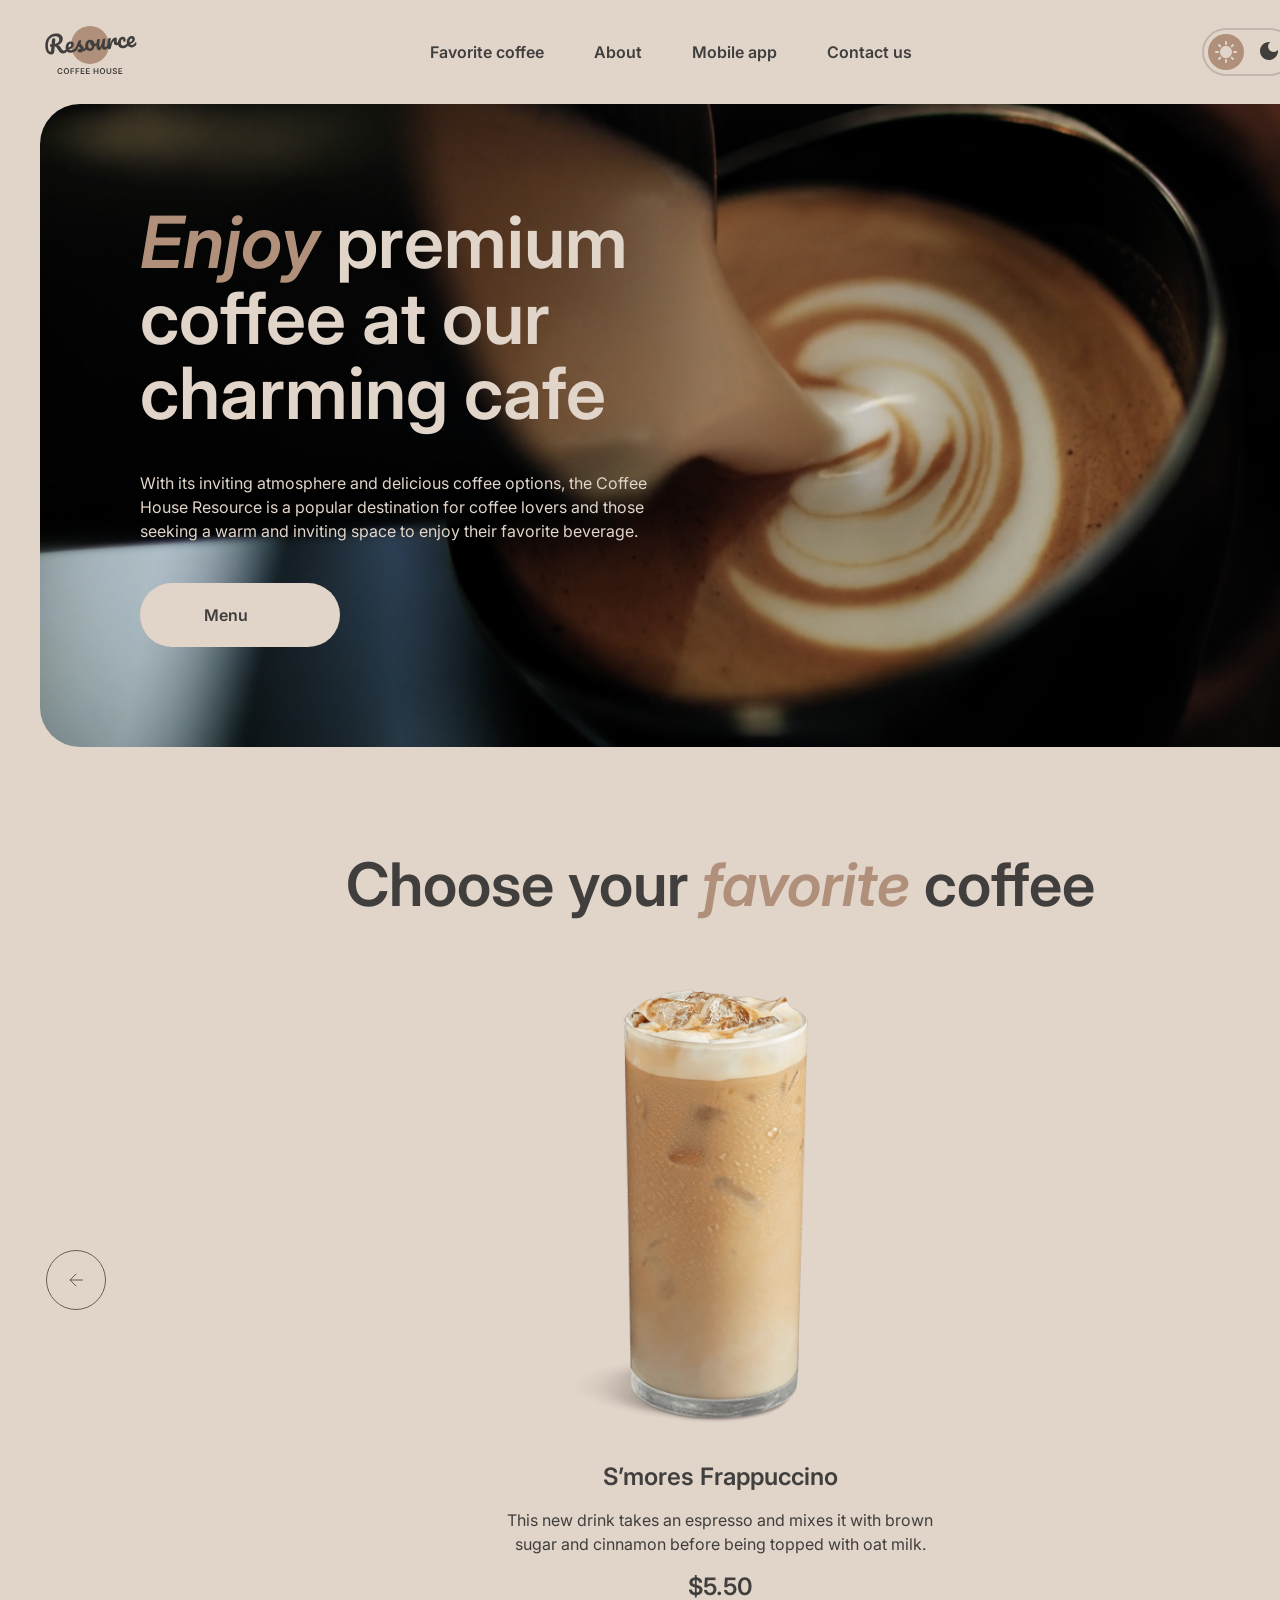
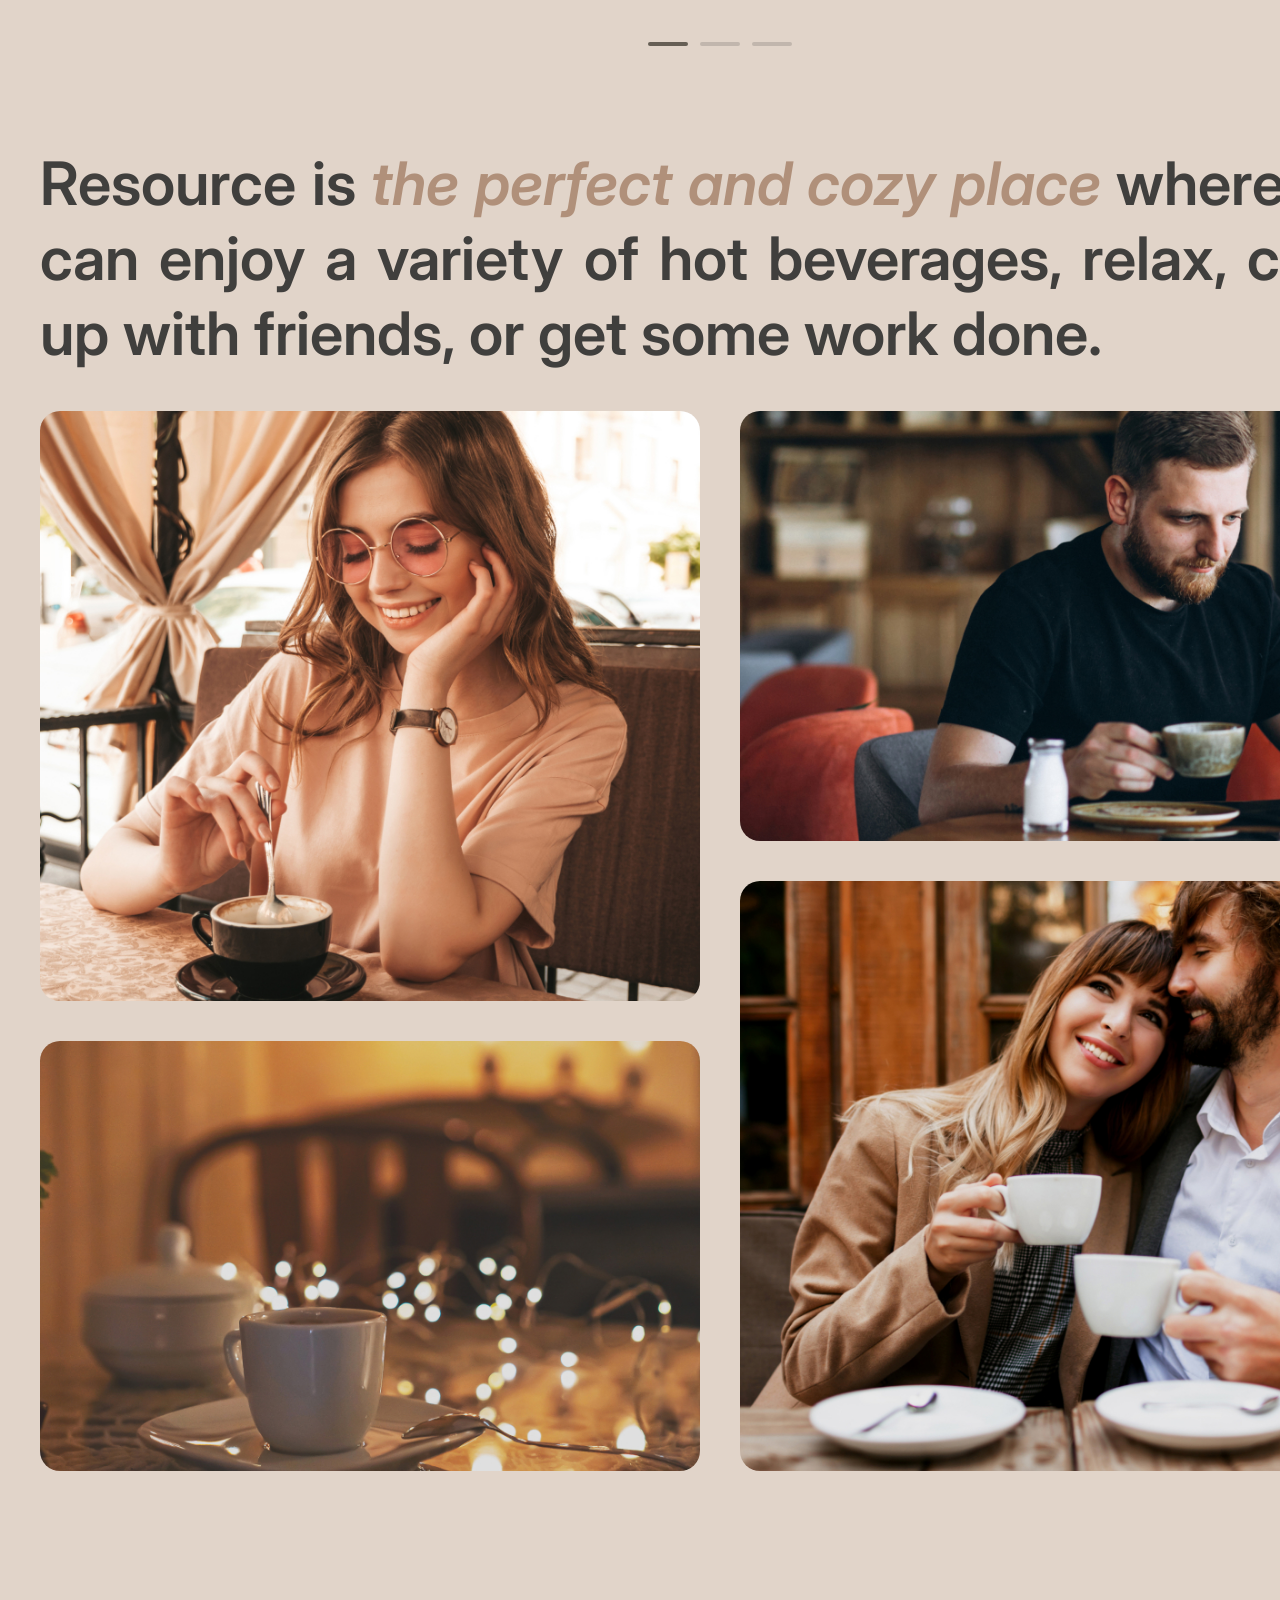
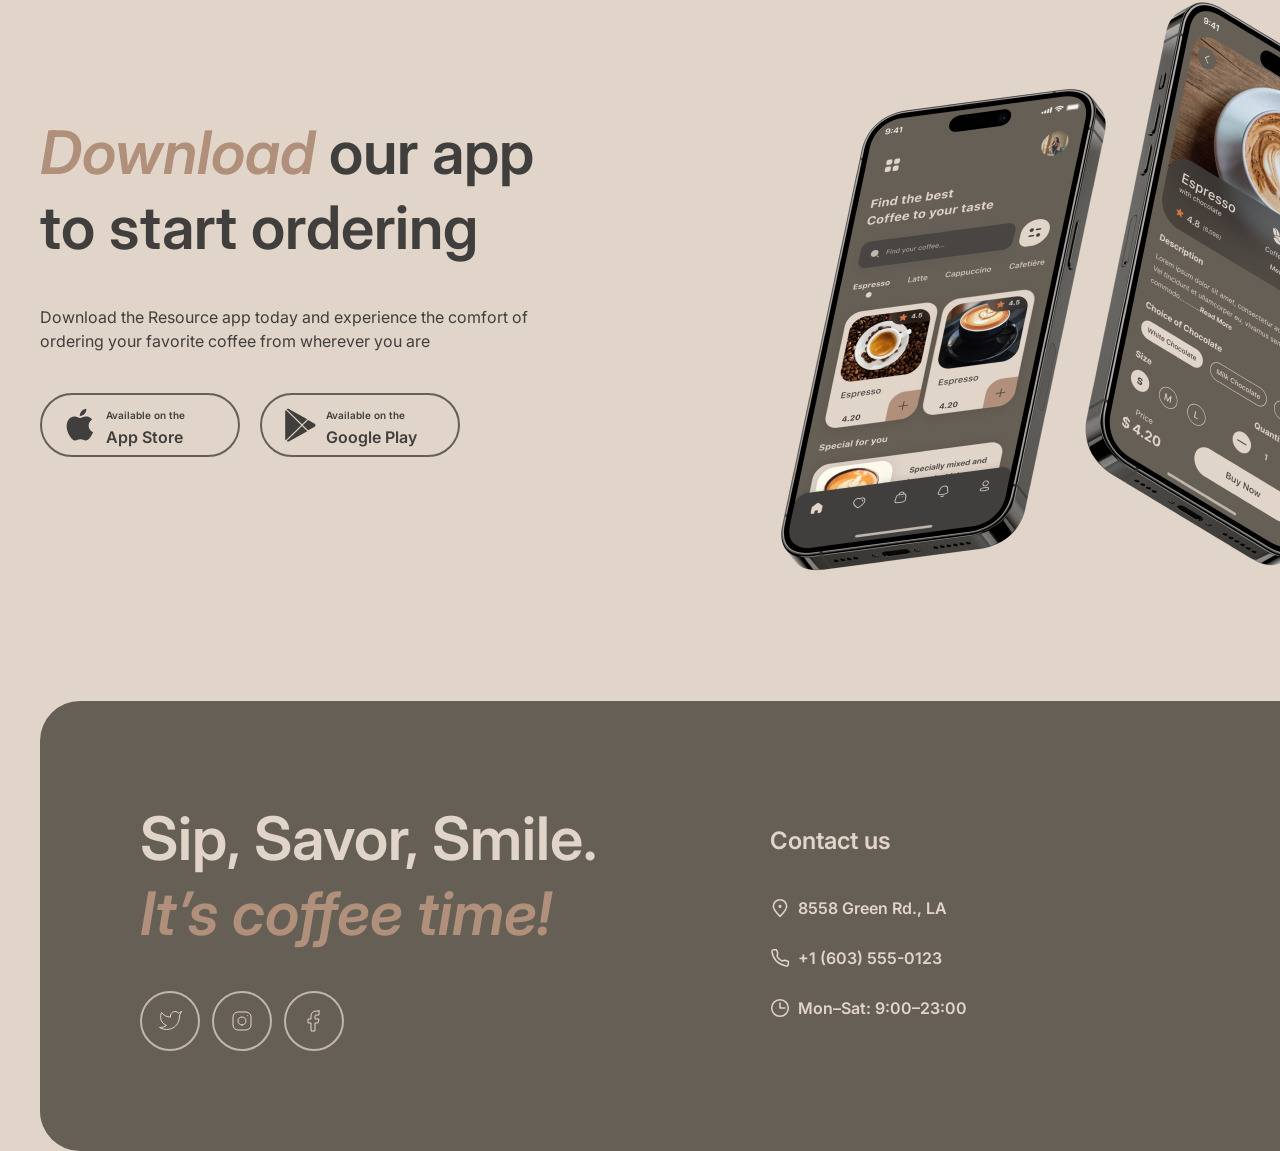
==== pages/index.html @ c19f080d "feat: create desktop layout" ====
<!DOCTYPE html>
<html lang="en">
<head>
  <meta charset="UTF-8">
  <meta name="viewport" content="width=device-width, initial-scale=1.0">
  <title>Coffee House Resource</title>
  <link rel="preconnect" href="https://fonts.googleapis.com">
  <link rel="preconnect" href="https://fonts.gstatic.com" crossorigin>
  <link href="https://fonts.googleapis.com/css2?family=Inter:ital,opsz,wght@0,14..32,100..900;1,14..32,100..900&display=swap" rel="stylesheet">
  <link rel="stylesheet" href="../styles/themes.css">
  <link rel="stylesheet" href="../styles/main.css">
  <link rel="stylesheet" href="../styles/normalize.css">
</head>
<body class="page">
  <div class="page-container">
    <header class="header">
      <a href="#" class="logo__link">
        <svg aria-hidden="true" width="100" height="60" viewBox="0 0 100 60" fill="none" xmlns="http://www.w3.org/2000/svg">
          <path d="M69 25C69 35.4934 60.4934 44 50 44C39.5066 44 31 35.4934 31 25C31 14.5066 39.5066 6 50 6C60.4934 6 69 14.5066 69 25Z" fill="var(--text-accent)"/>
          <path d="M95.6784 22.2913C95.8856 22.2732 96.0534 22.3548 96.1817 22.5364C96.326 22.7165 96.4127 22.9739 96.442 23.3086C96.4922 23.8824 96.4 24.3884 96.1652 24.8265C95.7789 25.5509 95.2359 26.1365 94.5362 26.5832C93.8524 27.0285 93.0084 27.295 92.0042 27.3829C90.4741 27.5168 89.2469 27.1664 88.3226 26.3318C87.3969 25.4812 86.8658 24.2749 86.7291 22.7129C86.6329 21.6131 86.7748 20.5727 87.1547 19.5919C87.5333 18.5951 88.1046 17.7822 88.8687 17.1532C89.6487 16.5229 90.5568 16.1623 91.5928 16.0717C92.5173 15.9908 93.2829 16.2049 93.8895 16.714C94.4948 17.2071 94.8386 17.9239 94.9209 18.8643C95.0171 19.9641 94.7016 20.9473 93.9743 21.814C93.2617 22.6633 91.9772 23.4021 90.1208 24.0303C90.5675 24.73 91.2451 25.0401 92.1537 24.9606C92.8072 24.9035 93.3279 24.7053 93.7158 24.3662C94.1197 24.0257 94.5692 23.4725 95.0643 22.7064C95.2346 22.4506 95.4393 22.3122 95.6784 22.2913ZM91.3914 18.4503C90.8016 18.5019 90.3295 18.8885 89.9751 19.6102C89.6365 20.3304 89.5098 21.1767 89.5949 22.149L89.5991 22.1968C90.5199 21.8914 91.2318 21.4918 91.7347 20.9981C92.2376 20.5044 92.4632 19.9626 92.4117 19.3729C92.3852 19.0701 92.2766 18.8386 92.0859 18.6786C91.9098 18.5013 91.6783 18.4252 91.3914 18.4503Z" fill="var(--text-primary)"/>
          <path d="M83.2976 28.1446C81.7356 28.2813 80.4779 27.9497 79.5245 27.1497C78.5857 26.3324 78.0529 25.1985 77.926 23.7481C77.813 22.457 77.969 21.303 78.394 20.2861C78.819 19.2692 79.4149 18.4622 80.1818 17.8651C80.9487 17.268 81.7784 16.9304 82.671 16.8523C83.5477 16.7756 84.2481 16.9793 84.7723 17.4635C85.311 17.9303 85.6159 18.5702 85.6871 19.383C85.7456 20.0525 85.6437 20.6316 85.3813 21.1203C85.1348 21.6076 84.7725 21.8722 84.2944 21.9141C83.9915 21.9406 83.7382 21.8904 83.5344 21.7637C83.3465 21.6356 83.2414 21.444 83.2191 21.189C83.2093 21.0774 83.2141 20.9485 83.2334 20.8023C83.2527 20.6561 83.2676 20.5504 83.278 20.4852C83.3367 20.2392 83.357 20.0125 83.3389 19.8053C83.3208 19.5981 83.2511 19.4436 83.1297 19.3418C83.0243 19.2386 82.876 19.1953 82.6847 19.2121C82.3181 19.2441 81.9901 19.4415 81.7006 19.8041C81.4097 20.1508 81.193 20.6114 81.0506 21.186C80.9081 21.7606 80.8661 22.3826 80.9247 23.0521C81.0865 24.901 81.9723 25.7551 83.5821 25.6142C84.2356 25.557 84.9181 25.2805 85.6296 24.7846C86.3556 24.2714 87.0469 23.5444 87.7034 22.6036C87.8752 22.3637 88.0806 22.2333 88.3197 22.2124C88.5269 22.1942 88.6946 22.2759 88.8229 22.4574C88.9672 22.6375 89.054 22.895 89.0832 23.2297C89.1362 23.8354 89.028 24.3427 88.7587 24.7518C88.0904 25.7418 87.2526 26.5378 86.2452 27.1399C85.2524 27.7247 84.2699 28.0596 83.2976 28.1446Z" fill="var(--text-primary)"/>
          <path d="M69.549 29.3476C68.9433 29.4006 68.485 29.1195 68.1742 28.5042C67.8794 27.8876 67.6706 26.8779 67.5479 25.4753C67.3666 23.4032 67.4892 21.4089 67.9158 19.4924C68.0188 19.0177 68.2207 18.6627 68.5213 18.4276C68.8365 18.1752 69.289 18.0232 69.8787 17.9716C70.1975 17.9437 70.4242 17.964 70.5586 18.0326C70.6931 18.1011 70.7701 18.2469 70.7897 18.4701C70.812 18.7251 70.7426 19.3094 70.5816 20.2229C70.478 20.8744 70.3993 21.4434 70.3455 21.93C70.2917 22.4165 70.2636 23.0132 70.2612 23.7201C70.6673 22.3033 71.1594 21.136 71.7376 20.2181C72.3158 19.3002 72.8997 18.6308 73.4892 18.2098C74.0947 17.7874 74.6605 17.5532 75.1865 17.5072C76.2225 17.4166 76.7858 17.8893 76.8765 18.9253C76.8946 19.1325 76.8668 19.6409 76.7931 20.4504C76.7214 21.0991 76.6925 21.5032 76.7064 21.6626C76.7552 22.2204 76.9789 22.4819 77.3773 22.4471C77.8236 22.408 78.3668 22.0072 79.0067 21.2445C79.1958 21.0191 79.4019 20.8967 79.6251 20.8772C79.8323 20.8591 80 20.9408 80.1283 21.1223C80.2712 21.2864 80.3559 21.5199 80.3824 21.8228C80.434 22.4125 80.315 22.8887 80.0255 23.2513C79.6197 23.7526 79.1285 24.1971 78.5521 24.5848C77.9903 24.9552 77.3746 25.1697 76.7052 25.2282C75.8604 25.3021 75.196 25.1434 74.7121 24.7521C74.2441 24.3594 73.978 23.7965 73.9139 23.0633C73.8929 22.8242 73.8959 22.583 73.9228 22.3397C73.9268 22.0182 73.9239 21.8016 73.9142 21.69C73.8919 21.435 73.793 21.3151 73.6177 21.3305C73.3786 21.3514 73.0836 21.6503 72.7325 22.2271C72.396 22.7865 72.0748 23.5213 71.7689 24.4314C71.4631 25.3415 71.2332 26.2932 71.0791 27.2864C70.9694 28.0509 70.8068 28.5791 70.5914 28.8709C70.3906 29.1455 70.0431 29.3044 69.549 29.3476Z" fill="var(--text-primary)"/>
          <path d="M59.2462 30.2488C58.5289 30.3116 57.9106 30.0364 57.3912 29.4233C56.8863 28.7929 56.5906 27.9836 56.5042 26.9954C56.3996 25.8 56.3838 24.7012 56.4567 23.699C56.5282 22.6809 56.6985 21.5979 56.9675 20.4501C57.085 19.958 57.2782 19.5958 57.547 19.3635C57.8157 19.1312 58.2609 18.9878 58.8826 18.9334C59.2332 18.9028 59.4772 18.9376 59.6145 19.038C59.7677 19.1371 59.8541 19.2981 59.8736 19.5213C59.8847 19.6488 59.8347 20.0868 59.7235 20.8354C59.6157 21.4391 59.5349 21.9842 59.4811 22.4707C59.3088 24.1722 59.247 25.3019 59.2958 25.8598C59.3251 26.1945 59.3859 26.4301 59.4781 26.5666C59.569 26.6871 59.7021 26.7397 59.8774 26.7244C60.1165 26.7035 60.3904 26.4386 60.6993 25.9297C61.024 25.4195 61.3431 24.6608 61.6565 23.6536C61.9859 22.6451 62.2798 21.4148 62.5382 19.9627C62.6239 19.4734 62.7852 19.114 63.0221 18.8845C63.2749 18.6535 63.6643 18.5151 64.1903 18.4691C64.5569 18.437 64.8161 18.4625 64.9679 18.5456C65.1184 18.6127 65.204 18.7658 65.2249 19.0049C65.2598 19.4034 65.1561 20.5127 64.9138 22.3327C64.646 24.412 64.533 25.6907 64.5748 26.1688C64.6013 26.4717 64.686 26.7052 64.8289 26.8694C64.9703 27.0176 65.1447 27.0827 65.3519 27.0645C65.6706 27.0366 66.0285 26.8126 66.4254 26.3924C66.8368 25.9549 67.3708 25.2657 68.0273 24.3249C68.199 24.0851 68.4044 23.9547 68.6435 23.9337C68.8507 23.9156 69.0185 23.9973 69.1468 24.1788C69.291 24.3589 69.3778 24.6163 69.4071 24.9511C69.4629 25.5886 69.3547 26.096 69.0825 26.4731C68.471 27.3779 67.7905 28.1361 67.041 28.7477C66.3074 29.358 65.4385 29.707 64.4343 29.7949C63.6693 29.8618 63.0776 29.6165 62.6594 29.0588C62.2572 28.4997 62.0093 27.6862 61.9159 26.6183C61.7398 27.7259 61.4065 28.5982 60.9162 29.2354C60.4245 29.8566 59.8678 30.1944 59.2462 30.2488Z" fill="var(--text-primary)"/>
          <path d="M57.5606 22.8796C57.7678 22.8614 57.9362 22.9511 58.0659 23.1485C58.1956 23.346 58.2744 23.6041 58.3023 23.9229C58.3692 24.688 58.1779 25.1625 57.7282 25.3463C56.8011 25.7647 55.7659 26.048 54.6225 26.1963C54.4367 27.5616 53.9332 28.6898 53.1117 29.5808C52.2888 30.4559 51.3115 30.9429 50.1799 31.0419C49.2235 31.1256 48.3824 30.9663 47.6566 30.564C46.9467 30.1603 46.383 29.5913 45.9654 28.8569C45.5478 28.1225 45.3 27.309 45.2219 26.4164C45.1159 25.205 45.2529 24.1089 45.6328 23.1281C46.0114 22.1313 46.5841 21.3343 47.351 20.7372C48.1165 20.1242 48.9933 19.7744 49.9816 19.688C51.1929 19.582 52.2022 19.9193 53.0093 20.6999C53.8309 21.4632 54.3592 22.453 54.5941 23.6691C55.339 23.5558 56.2177 23.3183 57.23 22.9567C57.3547 22.9136 57.4649 22.8879 57.5606 22.8796ZM50.1494 28.4908C50.6595 28.4462 51.0797 28.2007 51.41 27.7542C51.7563 27.3063 51.959 26.6863 52.0182 25.8941C51.4948 25.6026 51.0739 25.1977 50.7555 24.6795C50.4531 24.1599 50.2754 23.5972 50.2224 22.9916C50.2001 22.7365 50.2017 22.4794 50.2272 22.2202L50.1076 22.2307C49.4701 22.2864 48.9633 22.644 48.5873 23.3032C48.2259 23.9452 48.094 24.824 48.1916 25.9398C48.2683 26.8164 48.4942 27.4712 48.8694 27.9042C49.2605 28.3357 49.6872 28.5313 50.1494 28.4908Z" fill="var(--text-primary)"/>
          <path d="M40.3103 32.4354C39.4815 32.508 38.8272 32.3725 38.3474 32.029C37.8836 31.6841 37.6307 31.2726 37.5889 30.7944C37.5527 30.38 37.6727 30.0081 37.9491 29.6787C38.2254 29.3494 38.6584 29.1589 39.2482 29.1073C39.4554 29.0892 39.6966 29.0922 39.9717 29.1163C40.2614 29.1231 40.4787 29.1282 40.6235 29.1316C40.5713 28.7185 40.4415 28.3364 40.2341 27.9851C40.0427 27.6325 39.8048 27.3 39.5205 26.9876C39.2348 26.6592 38.9692 26.3773 38.7237 26.1418C38.3119 27.1254 37.8861 27.9497 37.4464 28.6145C37.0226 29.278 36.5482 29.9137 36.0232 30.5218C35.7614 30.8338 35.4711 31.0038 35.1523 31.0316C34.8973 31.054 34.6824 30.9844 34.5077 30.823C34.3316 30.6457 34.2316 30.4216 34.2079 30.1506C34.1801 29.8318 34.2658 29.5272 34.4653 29.2367L34.7426 28.827C35.5244 27.6664 36.1078 26.7159 36.4928 25.9756C36.7233 25.4896 36.9884 24.8481 37.288 24.0509C37.5863 23.2379 37.8745 22.4016 38.1527 21.542C38.3942 20.8142 38.9931 20.4085 39.9494 20.3248C40.3957 20.2858 40.71 20.2984 40.8923 20.3628C41.0746 20.4271 41.1734 20.547 41.1888 20.7223C41.1971 20.8179 41.1785 20.9722 41.1329 21.1849C41.0873 21.3977 41.0177 21.6126 40.9243 21.8296C40.6876 22.4285 40.5867 22.9272 40.6215 23.3257C40.6424 23.5647 40.7451 23.8208 40.9296 24.0937C41.1301 24.3653 41.4244 24.7009 41.8127 25.1006C42.3814 25.7254 42.8141 26.2657 43.111 26.7216C43.4224 27.1601 43.6025 27.6583 43.6513 28.2162C43.6652 28.3756 43.6688 28.6001 43.662 28.8898C44.4166 28.5187 45.2626 27.6335 46.2003 26.2345C46.372 25.9946 46.5774 25.8642 46.8165 25.8433C47.0237 25.8252 47.1915 25.9069 47.3198 26.0884C47.464 26.2685 47.5508 26.5259 47.5801 26.8606C47.6331 27.4663 47.5249 27.9737 47.2555 28.3827C46.545 29.4407 45.8392 30.185 45.1381 30.6158C44.4515 31.0292 43.5756 31.2985 42.5105 31.4238C41.9204 32.0215 41.187 32.3587 40.3103 32.4354Z" fill="var(--text-primary)"/>
          <path d="M36.6161 26.7357C36.8233 26.7175 36.9911 26.7992 37.1194 26.9807C37.2636 27.1608 37.3504 27.4183 37.3797 27.753C37.4355 28.3905 37.3273 28.8979 37.0551 29.2751C36.5281 30.0439 35.7492 30.7786 34.7183 31.4791C33.7034 32.1782 32.5823 32.5815 31.355 32.6888C29.6814 32.8353 28.3426 32.4947 27.3386 31.667C26.3347 30.8394 25.7637 29.6365 25.6256 28.0586C25.5294 26.9588 25.6713 25.9185 26.0512 24.9376C26.4298 23.9408 27.0011 23.1279 27.7652 22.4989C28.5452 21.8686 29.4533 21.508 30.4893 21.4174C31.4138 21.3365 32.1793 21.5506 32.786 22.0597C33.3913 22.5528 33.7351 23.2696 33.8173 24.21C33.9136 25.3098 33.5981 26.293 32.8708 27.1597C32.1581 28.009 30.8816 28.7471 29.0412 29.3739C29.5039 30.0722 30.293 30.3726 31.4088 30.275C32.126 30.2122 32.9173 29.894 33.7826 29.3204C34.6625 28.7295 35.4016 27.9983 35.9999 27.1269C36.1716 26.887 36.377 26.7566 36.6161 26.7357ZM30.2878 23.796C29.6981 23.8476 29.226 24.2342 28.8715 24.9559C28.533 25.6761 28.4063 26.5224 28.4914 27.4947L28.4955 27.5425C29.4164 27.2371 30.1283 26.8375 30.6312 26.3438C31.1341 25.8501 31.3597 25.3083 31.3081 24.7186C31.2816 24.4158 31.1731 24.1843 30.9824 24.0243C30.8063 23.847 30.5747 23.7709 30.2878 23.796Z" fill="var(--text-primary)"/>
          <path d="M27.6906 27.5167C27.8978 27.4986 28.0656 27.5803 28.1939 27.7618C28.3382 27.9419 28.4249 28.1993 28.4542 28.5341C28.5086 29.1557 28.4004 29.6631 28.1296 30.0561C27.4454 31.0476 26.7351 31.8324 25.9987 32.4108C25.261 32.9733 24.3581 33.3012 23.2902 33.3946C22.2541 33.4853 21.3451 33.2837 20.5631 32.79C19.797 32.2949 19.028 31.3985 18.256 30.1009C17.6351 29.063 17.151 28.3023 16.8035 27.8188C16.4547 27.3193 16.119 26.9712 15.7967 26.7745C15.4903 26.5765 15.1198 26.4724 14.6852 26.4622C14.6508 26.8025 14.5595 27.8705 14.4114 29.6663C14.3537 30.4744 14.3165 30.9675 14.3 31.1456C14.2256 32.1319 13.9724 32.9089 13.5402 33.4767C13.1067 34.0286 12.4038 34.3471 11.4315 34.4321C10.3636 34.5256 9.38799 34.2977 8.50477 33.7486C7.63609 33.1822 6.9298 32.3606 6.38589 31.2839C5.84059 30.1913 5.50518 28.9277 5.37968 27.4932C5.1454 24.8154 5.40544 22.4638 6.15978 20.4383C6.93006 18.4115 8.10738 16.8148 9.69174 15.6483C11.2906 14.4644 13.1899 13.7763 15.3895 13.5838C16.9196 13.45 18.223 13.5688 19.2994 13.9404C20.3759 14.312 21.1968 14.8826 21.762 15.6523C22.3432 16.4206 22.6784 17.3148 22.7676 18.3349C22.8457 19.2275 22.7073 20.1229 22.3522 21.0213C22.0117 21.9023 21.4476 22.7066 20.66 23.434C19.8724 24.1614 18.8869 24.7375 17.7034 25.1622C18.4866 25.3025 19.1057 25.5856 19.5605 26.0116C20.0154 26.4376 20.4891 27.0787 20.9816 27.9351C21.5115 28.8524 22.0112 29.5153 22.4806 29.924C22.966 30.3312 23.4955 30.5098 24.0693 30.4596C24.5794 30.4149 25.0509 30.205 25.4838 29.8299C25.9154 29.4388 26.4456 28.7981 27.0744 27.9079C27.2461 27.6681 27.4515 27.5377 27.6906 27.5167ZM11.3837 26.727C10.8418 26.7744 10.4561 26.6797 10.2266 26.4428C10.013 26.2045 9.89225 25.9259 9.86436 25.6071C9.8309 25.2246 9.92394 24.9113 10.1435 24.6672C10.379 24.4218 10.6562 24.2851 10.9749 24.2572L11.5727 24.2049C11.691 22.6206 11.8123 21.2528 11.9364 20.1016C12.053 19.0474 12.6771 18.4708 13.8088 18.3718C14.7173 18.2923 15.2071 18.659 15.2782 19.4719C15.2936 19.6473 15.2975 19.7835 15.2899 19.8805L14.9199 23.9121C15.7764 23.789 16.5393 23.5134 17.2085 23.0855C17.8937 22.6561 18.4149 22.0966 18.7722 21.4068C19.1454 20.7156 19.2957 19.9556 19.2232 19.1268C19.1353 18.1226 18.7236 17.3636 17.988 16.8498C17.2524 16.3359 16.2232 16.1369 14.9002 16.2526C13.3382 16.3893 12.0016 16.8997 10.8904 17.7839C9.79381 18.6508 8.98568 19.8779 8.46605 21.4653C7.94503 23.0366 7.78003 24.9142 7.97108 27.0978C8.06033 28.1179 8.24063 28.9855 8.51198 29.7006C8.78334 30.4157 9.08648 30.9432 9.42139 31.2834C9.75631 31.6235 10.0592 31.7817 10.3302 31.7579C10.5374 31.7398 10.6957 31.6216 10.8051 31.4032C10.9304 31.1834 11.0127 30.839 11.052 30.3698L11.3837 26.727Z" fill="var(--text-primary)"/>
          <path d="M78.4023 54.0001V48.1819H82.1864V49.0654H79.4563V50.645H81.9904V51.5285H79.4563V53.1165H82.2092V54.0001H78.4023Z" fill="var(--text-primary)"/>
          <path d="M75.9698 49.7813C75.9433 49.5332 75.8316 49.34 75.6346 49.2017C75.4395 49.0635 75.1857 48.9943 74.8732 48.9943C74.6535 48.9943 74.4651 49.0275 74.3079 49.0938C74.1507 49.1601 74.0304 49.25 73.9471 49.3637C73.8638 49.4773 73.8211 49.607 73.8192 49.7529C73.8192 49.8741 73.8467 49.9792 73.9016 50.0682C73.9585 50.1572 74.0352 50.233 74.1317 50.2955C74.2283 50.3561 74.3353 50.4072 74.4528 50.4489C74.5702 50.4906 74.6886 50.5256 74.8079 50.554L75.3533 50.6904C75.573 50.7415 75.7842 50.8106 75.9869 50.8977C76.1914 50.9849 76.3742 51.0947 76.5352 51.2273C76.698 51.3599 76.8268 51.5199 76.9215 51.7074C77.0162 51.8949 77.0636 52.1146 77.0636 52.3665C77.0636 52.7074 76.9764 53.0076 76.8022 53.2671C76.628 53.5246 76.3761 53.7263 76.0465 53.8722C75.7189 54.0161 75.3221 54.0881 74.8562 54.0881C74.4035 54.0881 74.0105 54.018 73.6772 53.8779C73.3458 53.7377 73.0863 53.5332 72.8988 53.2642C72.7132 52.9953 72.6128 52.6676 72.5977 52.2813H73.6346C73.6497 52.4839 73.7122 52.6525 73.8221 52.787C73.9319 52.9214 74.0749 53.0218 74.2511 53.0881C74.4291 53.1544 74.628 53.1875 74.8477 53.1875C75.0768 53.1875 75.2776 53.1534 75.4499 53.0852C75.6242 53.0152 75.7605 52.9186 75.859 52.7955C75.9575 52.6705 76.0077 52.5246 76.0096 52.358C76.0077 52.2065 75.9632 52.0815 75.8761 51.983C75.7889 51.8826 75.6668 51.7993 75.5096 51.733C75.3543 51.6648 75.1725 51.6042 74.9641 51.5512L74.3022 51.3807C73.823 51.2576 73.4442 51.071 73.1658 50.821C72.8893 50.5692 72.7511 50.2349 72.7511 49.8182C72.7511 49.4754 72.8439 49.1752 73.0295 48.9176C73.217 48.6601 73.4717 48.4602 73.7937 48.3182C74.1156 48.1743 74.4802 48.1023 74.8874 48.1023C75.3003 48.1023 75.6621 48.1743 75.9727 48.3182C76.2852 48.4602 76.5304 48.6582 76.7085 48.912C76.8865 49.1638 76.9783 49.4536 76.984 49.7813H75.9698Z" fill="var(--text-primary)"/>
          <path d="M70.2086 48.1819H71.2626V51.983C71.2626 52.3997 71.1641 52.7662 70.9672 53.0825C70.7721 53.3987 70.4975 53.6459 70.1433 53.8239C69.7891 54.0001 69.3753 54.0881 68.9018 54.0881C68.4264 54.0881 68.0117 54.0001 67.6575 53.8239C67.3033 53.6459 67.0287 53.3987 66.8336 53.0825C66.6386 52.7662 66.541 52.3997 66.541 51.983V48.1819H67.595V51.895C67.595 52.1374 67.648 52.3533 67.7541 52.5427C67.862 52.7321 68.0136 52.8807 68.2086 52.9887C68.4037 53.0948 68.6348 53.1478 68.9018 53.1478C69.1689 53.1478 69.3999 53.0948 69.595 52.9887C69.792 52.8807 69.9435 52.7321 70.0495 52.5427C70.1556 52.3533 70.2086 52.1374 70.2086 51.895V48.1819Z" fill="var(--text-primary)"/>
          <path d="M65.1435 51.0909C65.1435 51.7178 65.026 52.2548 64.7912 52.7017C64.5582 53.1468 64.2401 53.4877 63.8366 53.7245C63.4351 53.9612 62.9796 54.0796 62.4702 54.0796C61.9607 54.0796 61.5043 53.9612 61.1009 53.7245C60.6993 53.4858 60.3812 53.144 60.1463 52.6989C59.9134 52.2519 59.7969 51.7159 59.7969 51.0909C59.7969 50.464 59.9134 49.9281 60.1463 49.483C60.3812 49.036 60.6993 48.6942 61.1009 48.4574C61.5043 48.2207 61.9607 48.1023 62.4702 48.1023C62.9796 48.1023 63.4351 48.2207 63.8366 48.4574C64.2401 48.6942 64.5582 49.036 64.7912 49.483C65.026 49.9281 65.1435 50.464 65.1435 51.0909ZM64.0838 51.0909C64.0838 50.6496 64.0147 50.2775 63.8764 49.9745C63.7401 49.6695 63.5507 49.4394 63.3082 49.2841C63.0658 49.1269 62.7865 49.0483 62.4702 49.0483C62.1539 49.0483 61.8745 49.1269 61.6321 49.2841C61.3897 49.4394 61.1993 49.6695 61.0611 49.9745C60.9247 50.2775 60.8565 50.6496 60.8565 51.0909C60.8565 51.5322 60.9247 51.9053 61.0611 52.2102C61.1993 52.5133 61.3897 52.7434 61.6321 52.9006C61.8745 53.0559 62.1539 53.1335 62.4702 53.1335C62.7865 53.1335 63.0658 53.0559 63.3082 52.9006C63.5507 52.7434 63.7401 52.5133 63.8764 52.2102C64.0147 51.9053 64.0838 51.5322 64.0838 51.0909Z" fill="var(--text-primary)"/>
          <path d="M53.5918 54.0001V48.1819H54.6458V50.645H57.3418V48.1819H58.3986V54.0001H57.3418V51.5285H54.6458V54.0001H53.5918Z" fill="var(--text-primary)"/>
          <path d="M45.9492 54.0001V48.1819H49.7333V49.0654H47.0032V50.645H49.5373V51.5285H47.0032V53.1165H49.756V54.0001H45.9492Z" fill="var(--text-primary)"/>
          <path d="M40.6895 54.0001V48.1819H44.4735V49.0654H41.7434V50.645H44.2775V51.5285H41.7434V53.1165H44.4963V54.0001H40.6895Z" fill="var(--text-primary)"/>
          <path d="M35.6016 54.0001V48.1819H39.3288V49.0654H36.6555V50.645H39.0732V51.5285H36.6555V54.0001H35.6016Z" fill="var(--text-primary)"/>
          <path d="M30.5137 54.0001V48.1819H34.2409V49.0654H31.5676V50.645H33.9853V51.5285H31.5676V54.0001H30.5137Z" fill="var(--text-primary)"/>
          <path d="M29.1181 51.0909C29.1181 51.7178 29.0007 52.2548 28.7658 52.7017C28.5328 53.1468 28.2147 53.4877 27.8113 53.7245C27.4097 53.9612 26.9542 54.0796 26.4448 54.0796C25.9353 54.0796 25.4789 53.9612 25.0755 53.7245C24.6739 53.4858 24.3558 53.144 24.1209 52.6989C23.888 52.2519 23.7715 51.7159 23.7715 51.0909C23.7715 50.464 23.888 49.9281 24.1209 49.483C24.3558 49.036 24.6739 48.6942 25.0755 48.4574C25.4789 48.2207 25.9353 48.1023 26.4448 48.1023C26.9542 48.1023 27.4097 48.2207 27.8113 48.4574C28.2147 48.6942 28.5328 49.036 28.7658 49.483C29.0007 49.9281 29.1181 50.464 29.1181 51.0909ZM28.0584 51.0909C28.0584 50.6496 27.9893 50.2775 27.851 49.9745C27.7147 49.6695 27.5253 49.4394 27.2828 49.2841C27.0404 49.1269 26.7611 49.0483 26.4448 49.0483C26.1285 49.0483 25.8491 49.1269 25.6067 49.2841C25.3643 49.4394 25.1739 49.6695 25.0357 49.9745C24.8993 50.2775 24.8311 50.6496 24.8311 51.0909C24.8311 51.5322 24.8993 51.9053 25.0357 52.2102C25.1739 52.5133 25.3643 52.7434 25.6067 52.9006C25.8491 53.0559 26.1285 53.1335 26.4448 53.1335C26.7611 53.1335 27.0404 53.0559 27.2828 52.9006C27.5253 52.7434 27.7147 52.5133 27.851 52.2102C27.9893 51.9053 28.0584 51.5322 28.0584 51.0909Z" fill="var(--text-primary)"/>
          <path d="M22.5536 50.1449H21.4911C21.4608 49.9707 21.4049 49.8163 21.3235 49.6818C21.2421 49.5455 21.1407 49.4299 21.0195 49.3352C20.8983 49.2406 20.7601 49.1695 20.6048 49.1222C20.4513 49.0729 20.2856 49.0483 20.1076 49.0483C19.7913 49.0483 19.511 49.1279 19.2667 49.287C19.0224 49.4442 18.8311 49.6752 18.6928 49.9801C18.5546 50.2832 18.4854 50.6534 18.4854 51.0909C18.4854 51.536 18.5546 51.911 18.6928 52.2159C18.833 52.519 19.0243 52.7481 19.2667 52.9034C19.511 53.0568 19.7904 53.1335 20.1048 53.1335C20.279 53.1335 20.4419 53.1108 20.5934 53.0654C20.7468 53.018 20.8841 52.9489 21.0053 52.858C21.1284 52.7671 21.2317 52.6553 21.315 52.5227C21.4002 52.3902 21.4589 52.2387 21.4911 52.0682L22.5536 52.0739C22.5138 52.3504 22.4277 52.6099 22.2951 52.8523C22.1644 53.0947 21.993 53.3087 21.7809 53.4943C21.5688 53.6781 21.3207 53.822 21.0366 53.9262C20.7525 54.0284 20.4371 54.0796 20.0906 54.0796C19.5792 54.0796 19.1228 53.9612 18.7212 53.7245C18.3197 53.4877 18.0034 53.1459 17.7724 52.6989C17.5413 52.2519 17.4258 51.7159 17.4258 51.0909C17.4258 50.464 17.5423 49.9281 17.7752 49.483C18.0082 49.036 18.3254 48.6942 18.7269 48.4574C19.1284 48.2207 19.583 48.1023 20.0906 48.1023C20.4144 48.1023 20.7156 48.1477 20.994 48.2387C21.2724 48.3296 21.5205 48.4631 21.7383 48.6392C21.9561 48.8135 22.1351 49.0275 22.2752 49.2813C22.4173 49.5332 22.5101 49.821 22.5536 50.1449Z" fill="var(--text-primary)"/>
        </svg>
      </a>

      <nav class="header__nav">
        <ul class="nav__list">
          <li class="nav__item"><a href="#" class="nav__link text-action">Favorite coffee</a></li>
          <li class="nav__item"><a href="#" class="nav__link text-action">About</a></li>
          <li class="nav__item"><a href="#" class="nav__link text-action">Mobile app</a></li>
          <li class="nav__item"><a href="#" class="nav__link text-action">Contact us</a></li>
        </ul>
      </nav>

      <div class="header__actions">
        <div class="action__theme-switch">
          <button id="button-theme-light" type="button" aria-label="light theme" class="button__theme button__theme-light button_theme-current">
            <svg width="22" height="22" viewBox="0 0 22 22" xmlns="http://www.w3.org/2000/svg">
              <path d="M10 3V1C10 0.45 10.45 0 11 0C11.55 0 12 0.45 12 1V3C12 3.55 11.55 4 11 4C10.45 4 10 3.55 10 3ZM17.36 6.05L18.77 4.63C19.16 4.24 19.16 3.61 18.77 3.22C18.38 2.83 17.75 2.83 17.36 3.22L15.95 4.64C15.56 5.03 15.56 5.66 15.95 6.05C16.34 6.44 16.97 6.44 17.36 6.05ZM21 10H19C18.45 10 18 10.45 18 11C18 11.55 18.45 12 19 12H21C21.55 12 22 11.55 22 11C22 10.45 21.55 10 21 10ZM11 18C10.45 18 10 18.45 10 19V21C10 21.55 10.45 22 11 22C11.55 22 12 21.55 12 21V19C12 18.45 11.55 18 11 18ZM4.64 6.05L3.22 4.64C2.83 4.25 2.83 3.61 3.22 3.23C3.61 2.85 4.25 2.84 4.63 3.23L6.04 4.64C6.43 5.03 6.43 5.67 6.04 6.05C5.65 6.43 5.02 6.44 4.64 6.05ZM15.95 15.95C15.56 16.34 15.56 16.98 15.95 17.36L17.36 18.77C17.75 19.16 18.39 19.16 18.77 18.77C19.16 18.38 19.16 17.74 18.77 17.36L17.36 15.95C16.98 15.56 16.34 15.56 15.95 15.95ZM1 12H3C3.55 12 4 11.55 4 11C4 10.45 3.55 10 3 10H1C0.45 10 0 10.45 0 11C0 11.55 0.45 12 1 12ZM4.64 18.78L6.05 17.37C6.44 16.98 6.44 16.34 6.05 15.96C5.66 15.58 5.02 15.57 4.64 15.96L3.23 17.37C2.84 17.76 2.84 18.4 3.23 18.78C3.61 19.17 4.25 19.17 4.64 18.78ZM11 5C7.69 5 5 7.69 5 11C5 14.31 7.69 17 11 17C14.31 17 17 14.31 17 11C17 7.69 14.31 5 11 5Z"/>
            </svg>
          </button>
          <button id="button-theme-dark" type="button" aria-label="dark theme" class="button__theme button__theme-dark">
            <svg width="20" height="20" viewBox="0 0 20 20" xmlns="http://www.w3.org/2000/svg">
              <path d="M9 0C4.03 0 0 4.03 0 9C0 13.97 4.03 18 9 18C13.97 18 18 13.97 18 9C18 8.54 17.96 8.08 17.9 7.64C16.92 9.01 15.32 9.9 13.5 9.9C10.52 9.9 8.1 7.48 8.1 4.5C8.1 2.69 8.99 1.08 10.36 0.0999999C9.92 0.0399999 9.46 0 9 0Z"/>
            </svg>
          </button>
        </div>

        <a href="#" class="header__menu-link text-action">
          Menu
        <svg aria-hidden="true" width="20" height="20" viewBox="0 0 20 20" fill="none" xmlns="http://www.w3.org/2000/svg">
          <path d="M14.167 9.76667V11.6667C14.167 14.8883 11.5553 17.5 8.33366 17.5C5.112 17.5 2.50033 14.8883 2.50033 11.6667V9.76667C2.50033 9.4353 2.76896 9.16667 3.10033 9.16667H13.567C13.8984 9.16667 14.167 9.4353 14.167 9.76667Z" stroke="var(--text-primary)" stroke-width="1.5" stroke-linecap="round" stroke-linejoin="round"/>
          <path d="M10.0003 7.50008C10.0003 6.66675 10.5956 5.83341 11.786 5.83341C13.101 5.83341 14.167 4.76743 14.167 3.45246V2.91675" stroke="var(--text-primary)" stroke-width="1.5" stroke-linecap="round" stroke-linejoin="round"/>
          <path d="M6.66634 7.5V7.08333C6.66634 5.70262 7.78563 4.58333 9.16634 4.58333C10.0868 4.58333 10.833 3.83714 10.833 2.91667V2.5" stroke="var(--text-primary)" stroke-width="1.5" stroke-linecap="round" stroke-linejoin="round"/>
          <path d="M13.333 9.16675H15.4163C16.5669 9.16675 17.4997 10.0995 17.4997 11.2501C17.4997 12.4007 16.5669 13.3334 15.4163 13.3334H14.1663" stroke="var(--text-primary)" stroke-width="1.5" stroke-linecap="round" stroke-linejoin="round"/>
        </svg>
        </a>
      </div>
    </header>
    <main class="main">
      <section class="section section-hero">
        <h1 class="hero__title">
          <span class="">Enjoy</span> premium coffee at our charming cafe
        </h1>
        <p class="hero__description">
          With its inviting atmosphere and delicious coffee options, the Coffee House Resource is a popular destination for coffee lovers and those seeking a warm and inviting space to enjoy their favorite beverage.
        </p>
        <button type="button" class="hero__button text-action">
          Menu
          <div class="hero-button__icon">
            <svg width="20" height="20" viewBox="0 0 20 20" fill="none" xmlns="http://www.w3.org/2000/svg">
              <path d="M14.167 9.76667V11.6667C14.167 14.8883 11.5553 17.5 8.33366 17.5C5.112 17.5 2.50033 14.8883 2.50033 11.6667V9.76667C2.50033 9.4353 2.76896 9.16667 3.10033 9.16667H13.567C13.8984 9.16667 14.167 9.4353 14.167 9.76667Z" stroke="var(--text-primary)" stroke-width="1.5" stroke-linecap="round" stroke-linejoin="round"/>
              <path d="M10.0003 7.50008C10.0003 6.66675 10.5956 5.83341 11.786 5.83341C13.101 5.83341 14.167 4.76743 14.167 3.45246V2.91675" stroke="var(--text-primary)" stroke-width="1.5" stroke-linecap="round" stroke-linejoin="round"/>
              <path d="M6.66634 7.5V7.08333C6.66634 5.70262 7.78563 4.58333 9.16634 4.58333C10.0868 4.58333 10.833 3.83714 10.833 2.91667V2.5" stroke="var(--text-primary)" stroke-width="1.5" stroke-linecap="round" stroke-linejoin="round"/>
              <path d="M13.333 9.16675H15.4163C16.5669 9.16675 17.4997 10.0995 17.4997 11.2501C17.4997 12.4007 16.5669 13.3334 15.4163 13.3334H14.1663" stroke="var(--text-primary)" stroke-width="1.5" stroke-linecap="round" stroke-linejoin="round"/>
            </svg>
          </div>
        </button>
      </section>

      <section class="section-slider">
        <h2 class="slider__title">
          Choose your <span>favorite</span> coffee
        </h2>
        <div class="slider">
          <button type="button" class="slider__arrow slider__arrow-left">
            <svg width="60" height="60" viewBox="0 0 60 60" fill="none" xmlns="http://www.w3.org/2000/svg">
              <rect x="0.5" y="0.5" width="59" height="59" rx="29.5" stroke="var(--border-inverse)"/>
              <path d="M36.5 30H24M30 36L24 30L30 24" stroke="var(--border-inverse)" stroke-linecap="round" stroke-linejoin="round"/>
            </svg>
          </button>
          <article class="slider__item">
            <img src="../images/coffee-1.png" alt="coffee" class="slider__image" width="480" height="480">
            <div class="slider__text">
              <h3 class="slider__item-title">S’mores Frappuccino</h3>
              <p class="slider__item-description">This new drink takes an espresso and mixes it with brown sugar and cinnamon before being topped with oat milk.</p> 
              <p class="slider__item-price">$5.50</p>
            </div>
          </article>
          <button type="button" class="slider__arrow slider__arrow-right">
            <svg width="60" height="60" viewBox="0 0 60 60" fill="none" xmlns="http://www.w3.org/2000/svg">
              <rect x="0.5" y="0.5" width="59" height="59" rx="29.5" stroke="var(--border-inverse)"/>
              <path d="M24 30H36.5M30.5 36L36.5 30L30.5 24" stroke="var(--border-inverse)" stroke-linecap="round" stroke-linejoin="round"/>
            </svg>
          </button>
        </div>
        <div class="slider__pagination">
          <button type="button" class="slider__pagination-item slider__pagination-item-active"></button>
          <button type="button" class="slider__pagination-item"></button> 
          <button type="button" class="slider__pagination-item"></button> 
        </div>
      </section>
      <section class="section section-about">
        <h2 class="about__title">
          Resource is <span>the perfect and cozy place</span> where you can enjoy a variety of hot beverages, relax, catch up with friends, or get some work done.
        </h2>
        <div class="about__content">
          <img src="../images/about-1.jpg" alt="The girl in the coffee" class="about__img">
          <img src="../images/about-2.jpg" alt="The man is drinking coffee" class="about__img">
          <img src="../images/about-3.jpg" alt="The cup of coffee" class="about__img">
          <img src="../images/about-4.jpg" alt="The man and woman in the cafe" class="about__img">
        </div>
      </section>
      <section class="section section-cta">
        <div class="cta__text">
          <h2 class="cta__title">
            <span>Download</span> our app to start ordering
          </h2>
          <p class="cta__description">
            Download the Resource app today and experience the comfort of ordering your favorite coffee from wherever you are
          </p>
          <div class="cta__actions">
            <a href="#" class="cta__app-link"> 
              <svg width="36" height="36" viewBox="0 0 36 36" fill="none" xmlns="http://www.w3.org/2000/svg">
                <path d="M26.7073 18.6307C26.6704 14.6324 30.065 12.6872 30.2203 12.5966C28.2977 9.86366 25.3178 9.49026 24.2707 9.46048C21.7679 9.20369 19.3403 10.9206 18.0654 10.9206C16.765 10.9206 14.8017 9.48529 12.6858 9.52747C9.96293 9.56841 7.41566 11.1055 6.0186 13.4923C3.13542 18.359 5.28572 25.5108 8.04802 29.4446C9.42981 31.3712 11.0444 33.5223 13.1578 33.4466C15.2254 33.3635 15.9978 32.1614 18.4929 32.1614C20.9651 32.1614 21.6903 33.4466 23.8457 33.3983C26.0647 33.3635 27.4618 31.463 28.7952 29.519C30.392 27.3108 31.0333 25.1362 31.0588 25.0245C31.0066 25.0071 26.7493 23.4229 26.7073 18.6307Z" fill="var(--text-primary)"/>
                <path d="M22.6357 6.87268C23.7477 5.51675 24.5086 3.67205 24.2974 1.80005C22.6879 1.86952 20.675 2.88554 19.5159 4.21169C18.4903 5.38029 17.5742 7.29571 17.8109 9.097C19.6189 9.2285 21.4753 8.20752 22.6357 6.87268Z" fill="var(--text-primary)"/>
              </svg>
              <span class="text-action"><small>Available on the</small><br>App Store</span>
            </a>
            <a href="#" class="cta__app-link"> 
              <svg width="36" height="36" viewBox="0 0 36 36" fill="none" xmlns="http://www.w3.org/2000/svg">
                <path d="M3.7558 3.20297C3.39335 3.57289 3.18359 4.14884 3.18359 4.89471V31.4994C3.18359 32.2453 3.39335 32.8212 3.7558 33.1911L3.84525 33.2723L19.1359 18.37V18.0181L3.84525 3.11575L3.7558 3.20297Z" fill="var(--text-primary)"/>
                <path d="M26.0776 23.34L20.9863 18.37V18.0181L26.0837 13.0482L26.1979 13.1128L32.2345 16.4617C33.9573 17.4121 33.9573 18.976 32.2345 19.9324L26.1979 23.2753L26.0776 23.34V23.34Z" fill="var(--text-primary)"/>
                <path d="M25.2733 24.2007L20.0617 19.1195L4.68164 34.1166C5.25384 34.7031 6.18695 34.7737 7.24807 34.1873L25.2733 24.2007" fill="var(--text-primary)"/>
                <path d="M25.2733 12.1876L7.24807 2.20103C6.18695 1.62058 5.25384 1.69125 4.68164 2.27772L20.0617 17.2688L25.2733 12.1876Z" fill="var(--text-primary)"/>
              </svg>
              <span><small>Available on the</small><br>Google Play</span>
            </a>
          </div>
        </div>
        <img src="../images/mobile-screens.png" alt="The mobile screens" class="cta__img" width="630" height="630">
      </section>
    </main>
    <footer class="footer">
      <div>
        <h2 class="footer__title">Sip, Savor, Smile. <span>It’s coffee time!</span></h2>
        <div class="socials">
          <button class="socials__button">
            <span aria-label="Twitter" hidden>Twitter</span>
              <svg width="23" height="19" viewBox="0 0 23 19" fill="none" xmlns="http://www.w3.org/2000/svg">
                <path d="M22.5 0.510056C22.5 0.510056 20.4821 1.70217 19.36 2.04006C18.7577 1.34757 17.9573 0.856748 17.067 0.633982C16.1767 0.411216 15.2395 0.467251 14.3821 0.794509C13.5247 1.12177 12.7884 1.70446 12.273 2.46377C11.7575 3.22309 11.4877 4.12239 11.5 5.04006V6.04006C9.74263 6.08562 8.00127 5.69587 6.43101 4.9055C4.86074 4.11513 3.51032 2.94869 2.5 1.51006C2.5 1.51006 -1.5 10.5101 7.5 14.5101C5.44053 15.908 2.98716 16.609 0.5 16.5101C9.5 21.5101 20.5 16.5101 20.5 5.01006C20.4991 4.73151 20.4723 4.45365 20.42 4.18006C21.4406 3.17355 22.5 0.510056 22.5 0.510056Z" stroke="var(--text-inverse)" stroke-linecap="round" stroke-linejoin="round"/>
              </svg>
          </button>
          <button class="socials__button">
            <span aria-label="Instagram" hidden>Instagram</span>
              <svg width="24" height="24" viewBox="0 0 24 24" fill="none" xmlns="http://www.w3.org/2000/svg">
                <path d="M12 16C14.2091 16 16 14.2091 16 12C16 9.79086 14.2091 8 12 8C9.79086 8 8 9.79086 8 12C8 14.2091 9.79086 16 12 16Z" stroke="var(--text-inverse)" stroke-linecap="round" stroke-linejoin="round"/>
                <path d="M3 16V8C3 5.23858 5.23858 3 8 3H16C18.7614 3 21 5.23858 21 8V16C21 18.7614 18.7614 21 16 21H8C5.23858 21 3 18.7614 3 16Z" stroke="var(--text-inverse)"/>
                <path d="M17.5 6.51L17.51 6.49889" stroke="var(--text-inverse)" stroke-linecap="round" stroke-linejoin="round"/>
              </svg>
          </button>
          <button class="socials__button">
            <span aria-label="Facebook" hidden>Facebook</span>
              <svg width="24" height="24" viewBox="0 0 24 24" fill="none" xmlns="http://www.w3.org/2000/svg">
                <path d="M17 2H14C12.6739 2 11.4021 2.52678 10.4645 3.46447C9.52678 4.40215 9 5.67392 9 7V10H6V14H9V22H13V14H16L17 10H13V7C13 6.73478 13.1054 6.48043 13.2929 6.29289C13.4804 6.10536 13.7348 6 14 6H17V2Z" stroke="var(--text-inverse)" stroke-linecap="round" stroke-linejoin="round"/>
              </svg>
          </button>
        </div>
      </div>
      <div class="contacts">
        <h3 class="contacts__title">Contact us</h3>
        <ul class="contacts__list">
          <li class="contacts__item">
            <svg width="20" height="20" viewBox="0 0 20 20" fill="none" xmlns="http://www.w3.org/2000/svg">
              <path d="M16.6663 8.33329C16.6663 12.0152 9.99967 18.3333 9.99967 18.3333C9.99967 18.3333 3.33301 12.0152 3.33301 8.33329C3.33301 4.65139 6.31778 1.66663 9.99967 1.66663C13.6816 1.66663 16.6663 4.65139 16.6663 8.33329Z" stroke="var(--text-inverse)" stroke-width="1.5"/>
              <path d="M10.0003 9.16667C10.4606 9.16667 10.8337 8.79357 10.8337 8.33333C10.8337 7.8731 10.4606 7.5 10.0003 7.5C9.54009 7.5 9.16699 7.8731 9.16699 8.33333C9.16699 8.79357 9.54009 9.16667 10.0003 9.16667Z" fill="var(--text-inverse)" stroke="var(--text-inverse)" stroke-width="1.5" stroke-linecap="round" stroke-linejoin="round"/>
            </svg>
            <a href="#">8558 Green Rd.,  LA</a>
          </li>
          <li class="contacts__item">
            <svg width="20" height="20" viewBox="0 0 20 20" fill="none" xmlns="http://www.w3.org/2000/svg">
              <path d="M15.0984 12.2516L11.6665 12.9166C9.34845 11.7531 7.91654 10.4166 7.08321 8.33329L7.72483 4.89154L6.51197 1.66663L3.72946 1.66663C2.60191 1.66663 1.71466 2.59958 1.90108 3.71161C2.29888 6.08454 3.37231 10.0391 6.24987 12.9166C9.27338 15.9401 13.5661 17.3318 16.1378 17.9288C17.299 18.1983 18.3332 17.2908 18.3332 16.0988L18.3332 13.4843L15.0984 12.2516Z" stroke="var(--text-inverse)" stroke-width="1.5" stroke-linecap="round" stroke-linejoin="round"/>
            </svg>    
            <a href="#">+1 (603) 555-0123</a>
          </li>
          <li class="contacts__item">
            <svg width="20" height="20" viewBox="0 0 20 20" fill="none" xmlns="http://www.w3.org/2000/svg">
              <g clip-path="url(#clip0_217_1736)">
              <path d="M10 5L10 10L15 10" stroke="var(--text-inverse)" stroke-width="1.5" stroke-linecap="round" stroke-linejoin="round"/>
              <path d="M10.0003 18.3333C14.6027 18.3333 18.3337 14.6023 18.3337 9.99996C18.3337 5.39759 14.6027 1.66663 10.0003 1.66663C5.39795 1.66663 1.66699 5.39759 1.66699 9.99996C1.66699 14.6023 5.39795 18.3333 10.0003 18.3333Z" stroke="var(--text-inverse)" stroke-width="1.5" stroke-linecap="round" stroke-linejoin="round"/>
              </g>
              <defs>
              <clipPath id="clip0_217_1736">
              <rect width="20" height="20" fill="white"/>
              </clipPath>
              </defs>
            </svg>
            <span>Mon–Sat: 9:00–23:00</span>
          </li>
        </ul>   
      </div>
    </footer>
  </div>
  <script src="../script/theme-changer.js"></script>
</body>
</html>
---- styles/main.css ----
:root {
  --text-primary: #403F3D;
  --text-inverse: #E1D4C9;
  --text-accent: #B0907A;
  --bg-page: #E1D4C9;
  --bg-container: #665F55;
  --bg-overlay: rgba(64, 63, 61, 0.8);
  --border-primary: #C1B6AD;
  --border-inverse: #665F55;
  --desktop-width: 1440px;
  --laptop-width: 768px;
  --mobile-width: 320px;
  --inline-padding-section-desktop: 40px;
  --inline-padding-section-tablet: 40px;
  --inline-padding-section-mobile: 16px;
  --main-font: "Inter", sans-serif;
  overflow-x: hidden;
}

.dark-theme {
  --text-primary: #E1D4C9;
  --text-inverse: #E1D4C9;
  --text-accent: #B0907A;
  --bg-page: #292826;
  --bg-container: #403F3D;
  --bg-overlay: rgba(41, 40, 38, 0.8);
  --border-primary: #665F55;
  --border-inverse: #C1B6AD;  
}

.page {
  background-color: var(--bg-page);
  font-family: var(--main-font);
}

.page-container {
  padding-inline: var(--inline-padding-section-desktop);
  inline-size: var(--desktop-width);
  margin: 0 auto;
}

.text-action {
  font-family: inherit;
  font-size: 16px;
  line-height: 150%;
  font-weight: 600;
  color: var(--text-primary);
}

/* START: HEADER */

.header {
  padding-block: 20px;
  display: flex;
  justify-content: space-between;
  align-items: center;
}

.header .logo__link {
  display: block;
}

.nav__list {
  display: flex;
  justify-content: center;
  align-items: center;
  gap: 40px;
}

.header__actions {
  display: flex;
  justify-content: center;
  align-items: center;
  gap: 24px;
}

.button__theme {
  transition: all 0.25s ease;
}

.button__theme-light {
  background-color: var(--text-accent);
  
  & path {
    fill: var(--text-inverse);
  }
}

.button__theme-dark path {
  fill: var(--text-primary);
}

.button__theme-dark:hover {
  color: var(--border-primary);

  & path {
    fill: var(--text-inverse);
  }
}

.dark-theme .button__theme-light {
  background-color: transparent;
  
  & path {
    fill: var(--text-primary);
  }
}

.dark-theme .button__theme-light:hover {
  background-color: var(--bg-container);
}

#button-theme-dark:hover {
  background-color: var(--bg-container);
  
  & path {
    fill: var(--bg-page);
  }
}

.dark-theme .button__theme-dark,
.dark-theme #button-theme-dark:hover {
  background-color: var(--text-accent);
  
  & path {
    fill: var(--text-inverse);
  }
}

.action__theme-switch {
  display: flex;
  justify-content: center;
  align-items: center;
  gap: 8px;
  padding: 4px;
  border: var(--border-primary) 2px solid;
  border-radius: 2rem;
}

.button__theme {
  background-color: transparent;
  block-size: 36px;
  inline-size: 36px;
  border-radius: 50%;
  border: none;
  display: flex;
  justify-content: center;
  align-items: center;
  cursor: pointer;
}

.button_theme-current {
  background-color: var(--text-accent);
}

.header__menu-link {
  display: flex;
  justify-content: center;
  align-items: center;
  gap: 8px;
}

a.text-action {
  color: var(--text-primary);
  padding: 5px;
  border-block-end: transparent 2px solid;
  transition: 0.25s border ease;
}

a.text-action:hover {
  border-block-end: currentColor 2px solid;
}

/* END: HEADER */

/* HERO */

.section-hero {
  padding: 100px;
  background-image: url(../images/img-hero.jpg);
  background-position: center;
  background-repeat: no-repeat;
  border-radius: 40px;
  margin-block-end: 100px;
}

.hero__title,
.hero__description {
  max-inline-size: 530px;
}

.hero__title {
  color: var(--text-inverse);
  font-weight: 600;
  font-size: 72px;
  line-height: 105%;
  margin-block-end: 40px;
}

.hero__title > span {
  color: var(--text-accent);
  font-style: italic;
}

.hero__description {
  font-weight: 400;
  line-height: 150%;
  font-size: 16px;
  color: var(--text-inverse);
  margin-block-end: 40px;
}

.hero__button {
  display: flex;
  justify-content: center;
  align-items: center;
  padding: 20px 78px;
  background-color: var(--bg-page);
  color: var(--text-primary);
  border-color: transparent;
  border-radius: 40px;
  cursor: pointer;
  max-inline-size: 200px;
  height: 64px;
  gap: 8px;
}

.hero-button__icon {
  position: relative;
  top: 3px;
  opacity: 0;
  visibility: hidden;
  transform: translateX(-20px);
  transition: all 0.4s ease;
}

.hero__button:hover {
  .hero-button__icon {
    opacity: 1;
    visibility: visible;
    transform: translateX(0);
  }
}

/* END: HERO */

/* START: SLIDER */

.section-slider {
  margin-block-end: 100px;
}

.slider__title {
  text-align: center;
  margin-block-end: 40px;
  color: var(--text-primary);
  font-weight: 600;
  font-size: 60px;
  line-height: 125%;
}

.slider__title span {
  color: var(--text-accent);
  font-style: italic;
}

.slider {
  display: flex;
  justify-content: space-between;
  align-items: center;
  margin-block-end: 40px;
}

.slider__arrow {
  background-color: transparent;
  border: none;
  cursor: pointer;
}

.slider__arrow:hover {

  & svg {
    fill: var(--bg-container);
  }

  & rect {
    stroke: var(--bg-container);
  }

  & path {
    stroke: var(--text-inverse);
  }
}

.slider__item {
  display: flex;
  flex-direction: column;
  justify-content: center;
  align-items: center;
  gap: 20px;
}

.slider__text {
  text-align: center;
  padding-inline: 16px;
  max-inline-size: 480px;
}

.slider__text > * + * {
  margin-block-start: 16px;
}

.slider__item-title,
.slider__item-price {
  color: var(--text-primary);
  font-weight: 600;
  font-size: 24px;
  line-height: 125%;
}

.slider__item-description {
  color: var(--text-primary);
  font-weight: 400;
  font-size: 16px;
  line-height: 150%;
}

.slider__pagination {
  display: flex;
  justify-content: center;
  gap: 12px;
  align-items: center;
}

.slider__pagination-item {
  cursor: pointer;
  inline-size: 40px;
  block-size: 4px;
  background-color: var(--border-primary);
  border-radius: 5px;
  border: none;
  transition: all 0.4s ease;
}

.slider__pagination-item-active,
.slider__pagination-item:hover {
  background-color: var(--border-inverse);
}

.about__title {
  text-align: justify;
  margin-block-end: 40px;
  color: var(--text-primary);
  font-weight: 600;
  font-size: 60px;
  line-height: 125%;
}

.about__title span {
  color: var(--text-accent);
  font-style: italic;
}

.about__content {
  display: grid;
  grid-template-columns: 1fr 1fr;
  grid-template-rows: 430px 120px 430px;
  gap: 40px;
  max-block-size: 1060px;
}

.about__img {
  display: block;
  width: 100%;
  height: 100%;
  object-fit: cover;
  border-radius: 20px;
}

.about__img:nth-child(1) {
  grid-column: 1 / 2;
  grid-row: 1 / 3;
}

.about__img:nth-child(2) {
  grid-column: 2 / 3;
  grid-row: 1 / 2;
}

.about__img:nth-child(3) {
  grid-column: 1 / 2;
  grid-row: 3 / 4;
}

.about__img:nth-child(4) {
  grid-column: 2 / 3;
  grid-row: 2 / 4;
}

.section-about {
  margin-block-end: 100px;
}

.section-cta {
  margin-block-end: 100px;
}

.cta__app-link {
  border: var(--border-inverse) 2px solid;
  display: flex;
  justify-content: start;
  align-items: center;
  gap: 8px;
  height: 64px;
  padding: 12px 20px;
  inline-size: 200px;
  border-radius: 40px;
  cursor: pointer;
  transition: all 0.4s ease;
}

.cta__app-link > span {
  font-family: inherit;
  font-size: 16px;
  line-height: 150%;
  font-weight: 600;
  color: var(--text-primary);
}

.cta__app-link > span > small {
  font-size: 10px;
  line-height: 140%;
}

.cta__app-link:hover {
  background-color: var(--bg-container);
  border-color: var(--bg-container);
  
  & span {
    color: var(--text-inverse);
  }

  & path {
    fill: var(--text-inverse);
  }
}

.cta__actions {
  display: flex;
  justify-content: start;
  gap: 20px;
}

.cta__title {
  text-align: start;
  margin-block-end: 40px;
  color: var(--text-primary);
  font-weight: 600;
  font-size: 60px;
  line-height: 125%;
}

.cta__text {
  max-inline-size: 530px;
}

.cta__title > span {
  color: var(--text-accent);
  font-style: italic;
}

.cta__description {
  font-weight: 400;
  line-height: 150%;
  font-size: 16px;
  color: var(--text-primary);
  margin-block-end: 40px;
}

.section-cta {
  display: flex;
  justify-content: space-between;
  align-items: center;
  margin-block-end: 100px;
}

.footer {
  display: flex;
  justify-content: start;
  align-items: center;
  gap: 100px;
  padding: 100px;
  background-color: var(--bg-container);
  border-radius: 40px;
}

.footer__title {
  color: var(--text-inverse);
  font-weight: 600;
  font-size: 60px;
  line-height: 125%;
  max-inline-size: 530px;
  margin-block-end: 40px;
}

.footer__title span {
  color: var(--text-accent);
  font-style: italic;
}

.socials {
  display: flex;
  justify-content: start;
  gap: 12px;
  cursor: pointer;
}

.socials__button {
  background-color: transparent;
  border: var(--border-primary) 2px solid;
  block-size: 60px;
  inline-size: 60px;
  border-radius: 50%;
  display: flex;
  justify-content: center;
  align-items: center;
  transition: all 0.4s ease;
}

.socials__button:hover {
  border-color: var(--bg-page);
  background-color: var(--bg-page);

  & path {
    stroke: var(--text-primary);
  }
}

.contacts__title {
  color: var(--text-inverse);
  font-weight: 600;
  font-size: 24px;
  line-height: 125%;
  margin-block-end: 40px;
}

.contacts__item > a,
.contacts__item {
  font-weight: 600;
  line-height: 150%;
  font-size: 16px;
  color: var(--text-inverse);
}

.contacts__list > * + * {
  margin-block-start: 20px;
}

.contacts__item {
  display: flex;
  justify-content: start;
  align-items: center;
  gap: 8px;
  cursor: pointer;
  border-block-end: transparent 2px solid;
  padding-block-end: 4px;
  transition: border-block-end 0.25s ease;
}

.contacts__item:hover {
  border-block-end: var(--text-inverse) 2px solid;
}
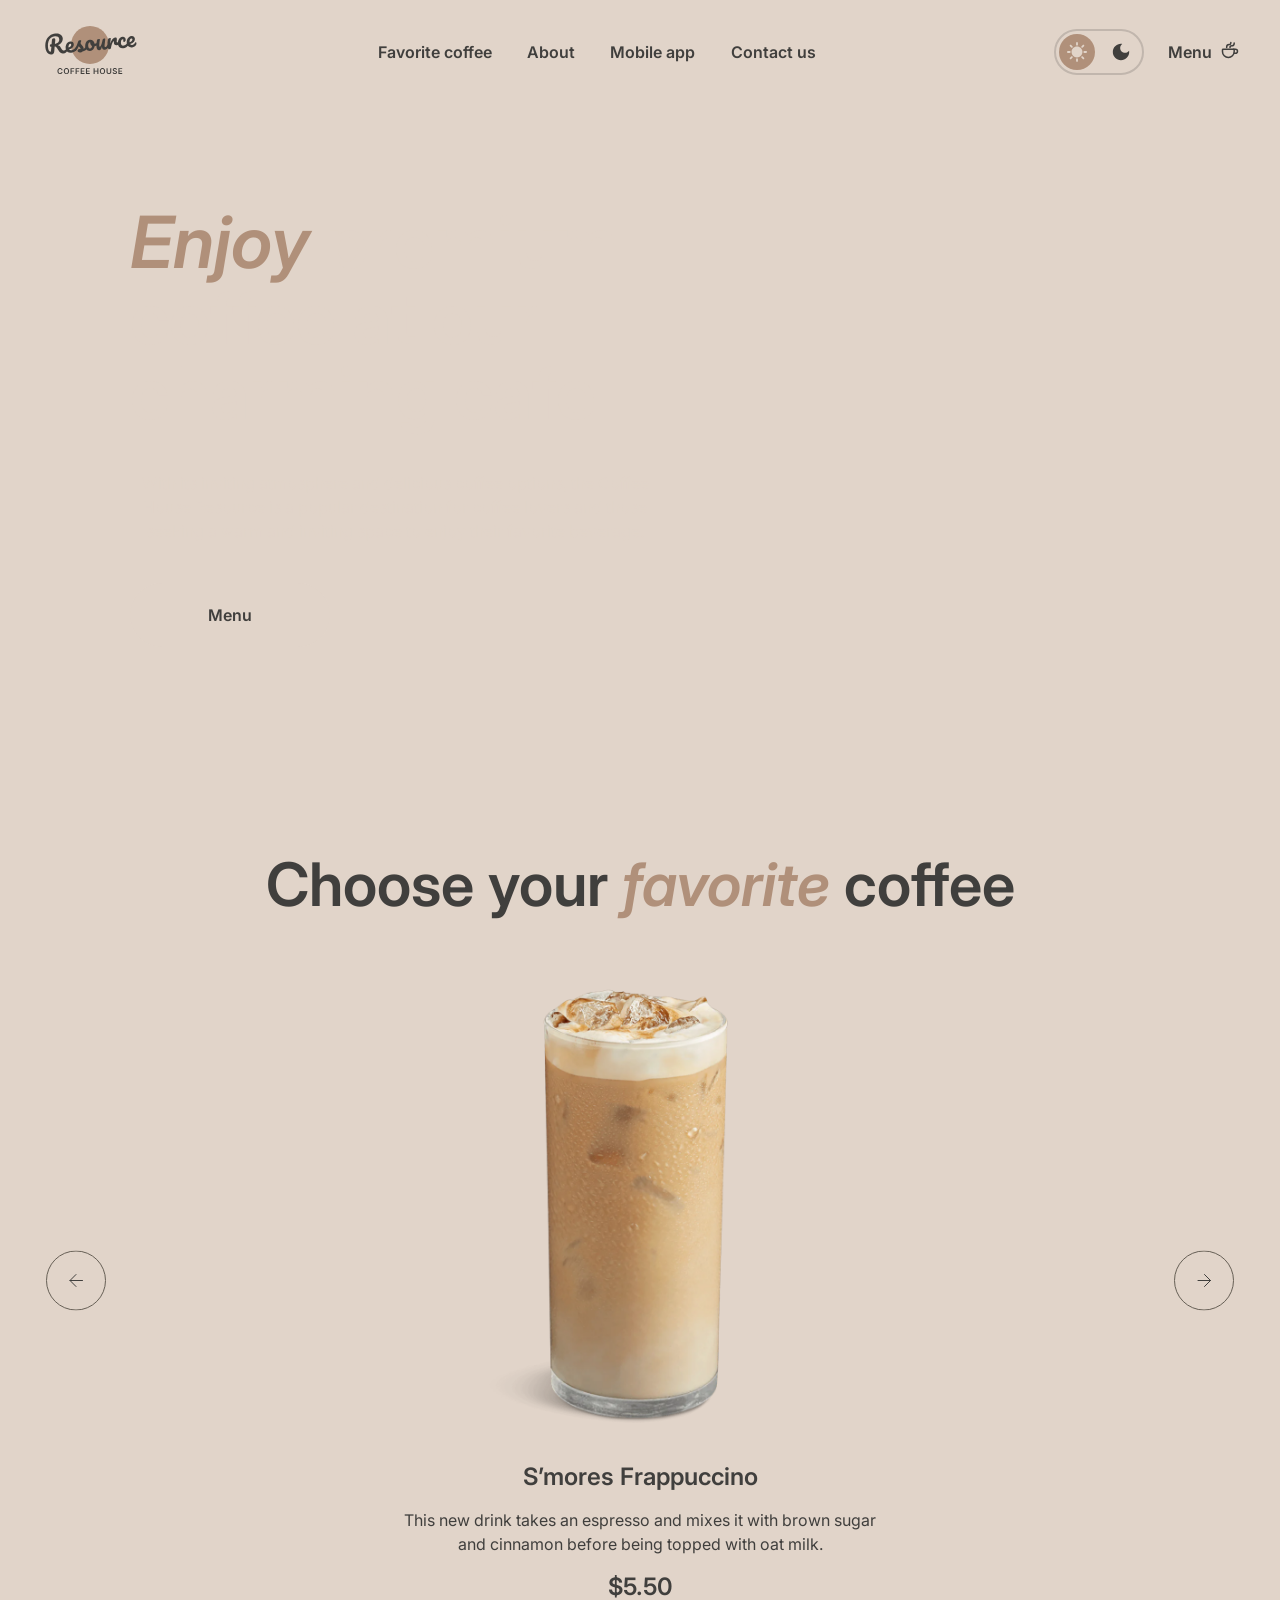
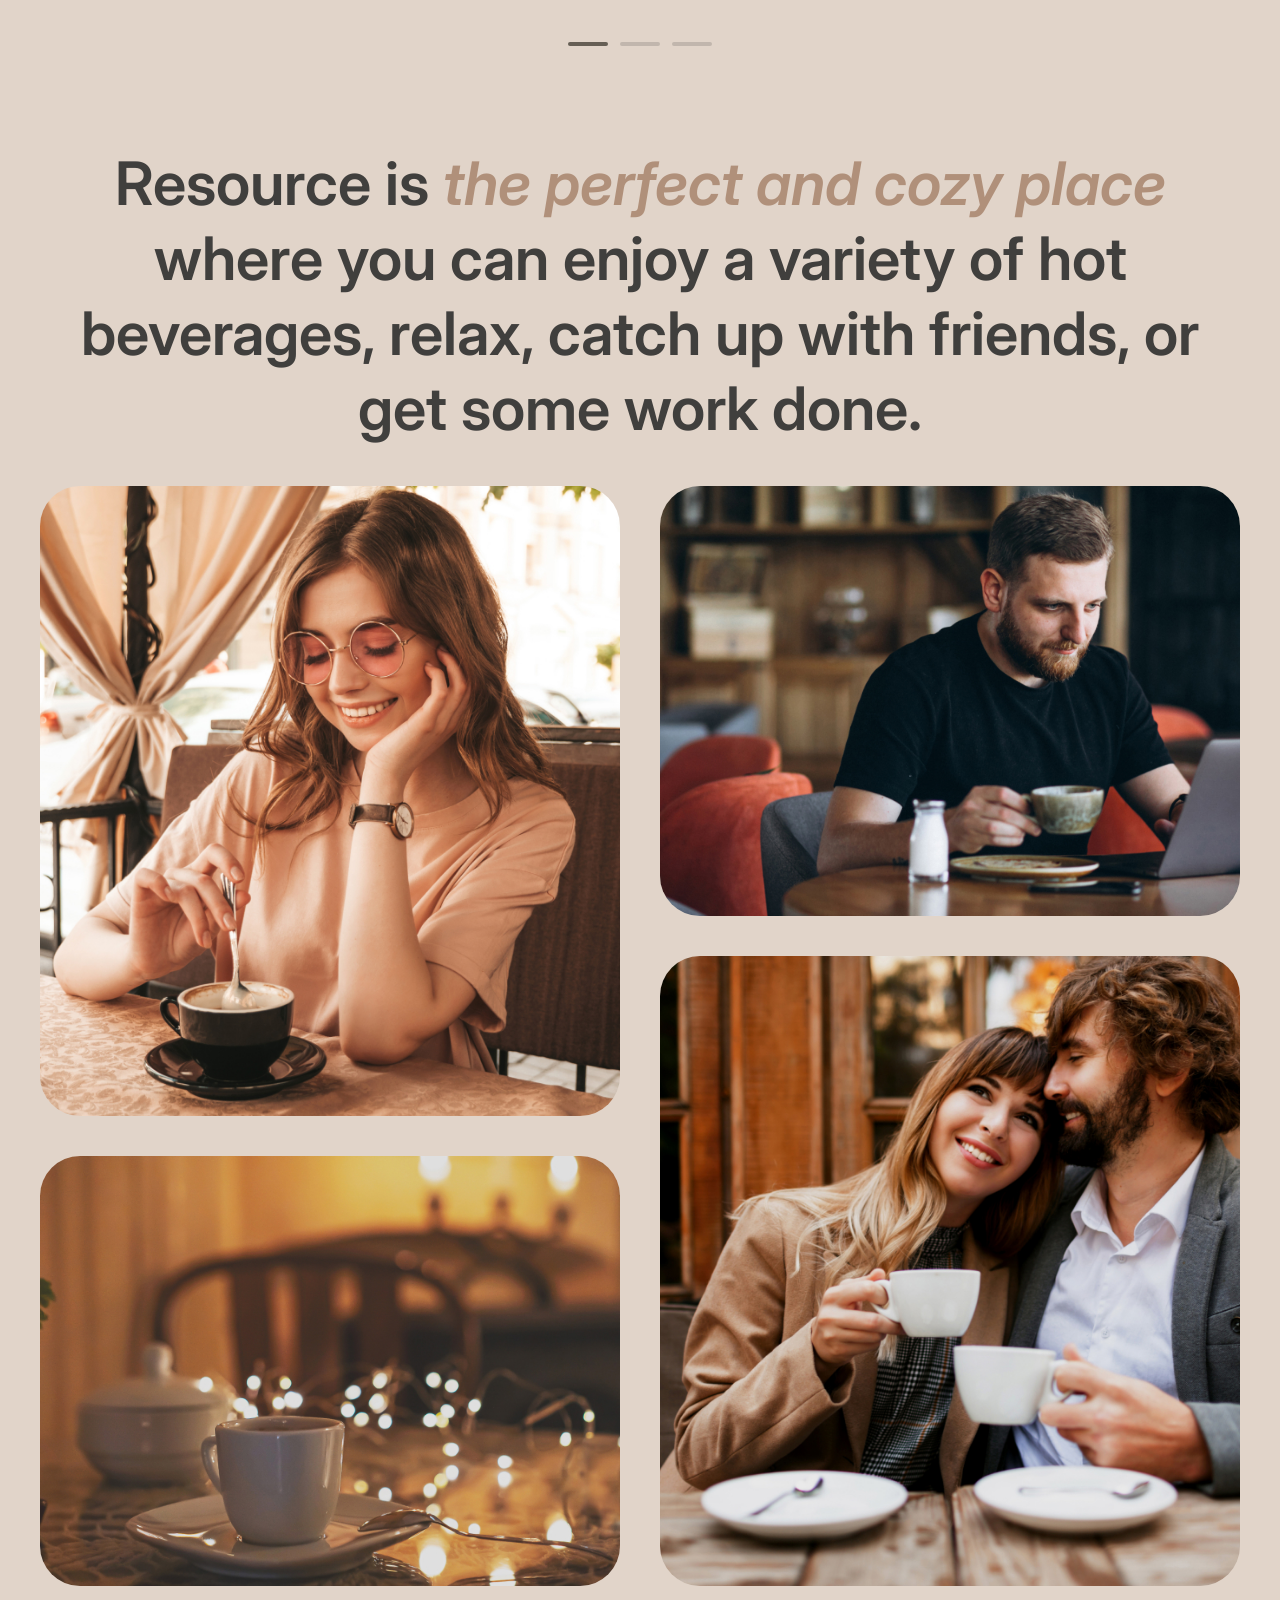
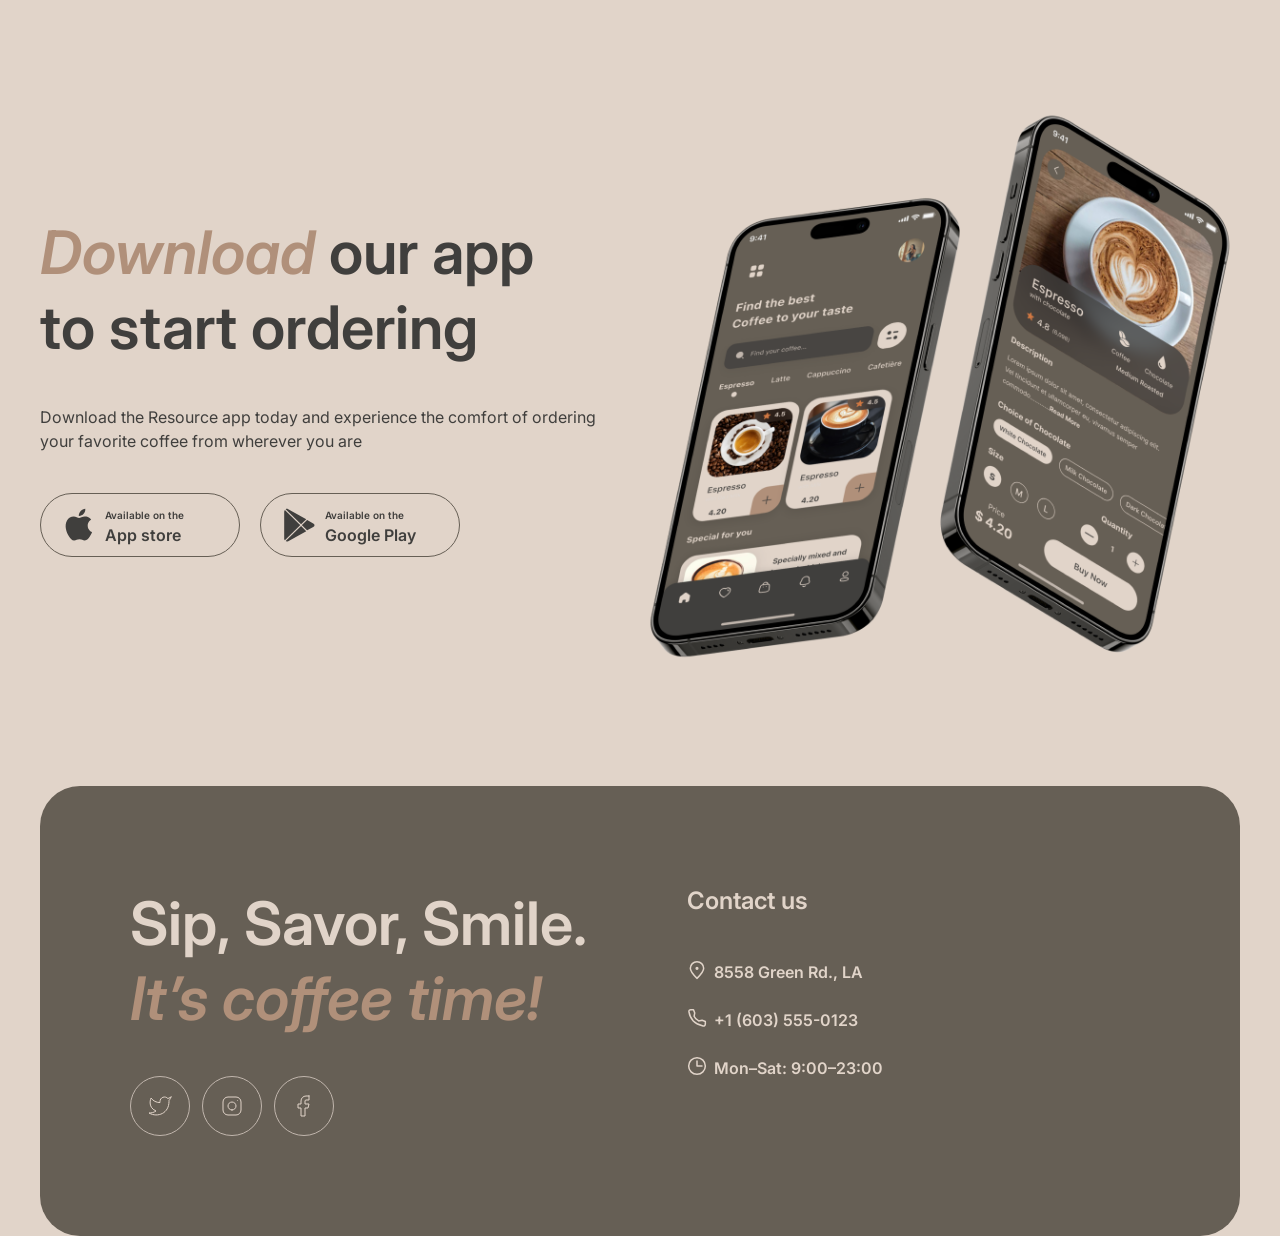
==== commit 6bb9b243: "reafactor: project structure" ====
--- a/pages/index.html
+++ b/pages/index.html
@@ -3,34 +3,44 @@
 <head>
   <meta charset="UTF-8">
   <meta name="viewport" content="width=device-width, initial-scale=1.0">
-  <title>Coffee House Resource</title>
+  <title>Coffee House</title>
   <link rel="preconnect" href="https://fonts.googleapis.com">
   <link rel="preconnect" href="https://fonts.gstatic.com" crossorigin>
   <link href="https://fonts.googleapis.com/css2?family=Inter:ital,opsz,wght@0,14..32,100..900;1,14..32,100..900&display=swap" rel="stylesheet">
+  <link rel="icon" type="image/x-icon" href="../resources/favicon/favicon.ico">
+  <link rel="icon" type="image/png" sizes="16x16" href="../resources/favicon/favicon-16x16.png">
+  <link rel="icon" type="image/png" sizes="32x32" href="../resources/favicon/favicon-32x32.png">
+  <link rel="apple-touch-icon" href="../resources/favicon/apple-touch-icon.png">
+  <link rel="manifest" href="../resources/favicon/site.webmanifest">
+  <link rel="stylesheet" href="../styles/reset.css">
+  <link rel="stylesheet" href="../styles/variables.css">
   <link rel="stylesheet" href="../styles/themes.css">
-  <link rel="stylesheet" href="../styles/main.css">
-  <link rel="stylesheet" href="../styles/normalize.css">
+  <link rel="stylesheet" href="../styles/layout.css">
+  <link rel="stylesheet" href="../styles/base.css">
+  <link rel="stylesheet" href="../styles/sections.css">
+  <link rel="stylesheet" href="../styles/components.css">
+  <link rel="stylesheet" href="../styles/adaptive.css">
 </head>
-<body class="page">
-  <div class="page-container">
+<body>
+  <div class="page-wrapper">
     <header class="header">
-      <a href="#" class="logo__link">
-        <svg aria-hidden="true" width="100" height="60" viewBox="0 0 100 60" fill="none" xmlns="http://www.w3.org/2000/svg">
+      <a href="index.html" aria-label="Logo" class="logo">
+          <svg aria-hidden="true" width="100" height="60" viewBox="0 0 100 60" fill="none" xmlns="http://www.w3.org/2000/svg">
           <path d="M69 25C69 35.4934 60.4934 44 50 44C39.5066 44 31 35.4934 31 25C31 14.5066 39.5066 6 50 6C60.4934 6 69 14.5066 69 25Z" fill="var(--text-accent)"/>
           <path d="M95.6784 22.2913C95.8856 22.2732 96.0534 22.3548 96.1817 22.5364C96.326 22.7165 96.4127 22.9739 96.442 23.3086C96.4922 23.8824 96.4 24.3884 96.1652 24.8265C95.7789 25.5509 95.2359 26.1365 94.5362 26.5832C93.8524 27.0285 93.0084 27.295 92.0042 27.3829C90.4741 27.5168 89.2469 27.1664 88.3226 26.3318C87.3969 25.4812 86.8658 24.2749 86.7291 22.7129C86.6329 21.6131 86.7748 20.5727 87.1547 19.5919C87.5333 18.5951 88.1046 17.7822 88.8687 17.1532C89.6487 16.5229 90.5568 16.1623 91.5928 16.0717C92.5173 15.9908 93.2829 16.2049 93.8895 16.714C94.4948 17.2071 94.8386 17.9239 94.9209 18.8643C95.0171 19.9641 94.7016 20.9473 93.9743 21.814C93.2617 22.6633 91.9772 23.4021 90.1208 24.0303C90.5675 24.73 91.2451 25.0401 92.1537 24.9606C92.8072 24.9035 93.3279 24.7053 93.7158 24.3662C94.1197 24.0257 94.5692 23.4725 95.0643 22.7064C95.2346 22.4506 95.4393 22.3122 95.6784 22.2913ZM91.3914 18.4503C90.8016 18.5019 90.3295 18.8885 89.9751 19.6102C89.6365 20.3304 89.5098 21.1767 89.5949 22.149L89.5991 22.1968C90.5199 21.8914 91.2318 21.4918 91.7347 20.9981C92.2376 20.5044 92.4632 19.9626 92.4117 19.3729C92.3852 19.0701 92.2766 18.8386 92.0859 18.6786C91.9098 18.5013 91.6783 18.4252 91.3914 18.4503Z" fill="var(--text-primary)"/>
           <path d="M83.2976 28.1446C81.7356 28.2813 80.4779 27.9497 79.5245 27.1497C78.5857 26.3324 78.0529 25.1985 77.926 23.7481C77.813 22.457 77.969 21.303 78.394 20.2861C78.819 19.2692 79.4149 18.4622 80.1818 17.8651C80.9487 17.268 81.7784 16.9304 82.671 16.8523C83.5477 16.7756 84.2481 16.9793 84.7723 17.4635C85.311 17.9303 85.6159 18.5702 85.6871 19.383C85.7456 20.0525 85.6437 20.6316 85.3813 21.1203C85.1348 21.6076 84.7725 21.8722 84.2944 21.9141C83.9915 21.9406 83.7382 21.8904 83.5344 21.7637C83.3465 21.6356 83.2414 21.444 83.2191 21.189C83.2093 21.0774 83.2141 20.9485 83.2334 20.8023C83.2527 20.6561 83.2676 20.5504 83.278 20.4852C83.3367 20.2392 83.357 20.0125 83.3389 19.8053C83.3208 19.5981 83.2511 19.4436 83.1297 19.3418C83.0243 19.2386 82.876 19.1953 82.6847 19.2121C82.3181 19.2441 81.9901 19.4415 81.7006 19.8041C81.4097 20.1508 81.193 20.6114 81.0506 21.186C80.9081 21.7606 80.8661 22.3826 80.9247 23.0521C81.0865 24.901 81.9723 25.7551 83.5821 25.6142C84.2356 25.557 84.9181 25.2805 85.6296 24.7846C86.3556 24.2714 87.0469 23.5444 87.7034 22.6036C87.8752 22.3637 88.0806 22.2333 88.3197 22.2124C88.5269 22.1942 88.6946 22.2759 88.8229 22.4574C88.9672 22.6375 89.054 22.895 89.0832 23.2297C89.1362 23.8354 89.028 24.3427 88.7587 24.7518C88.0904 25.7418 87.2526 26.5378 86.2452 27.1399C85.2524 27.7247 84.2699 28.0596 83.2976 28.1446Z" fill="var(--text-primary)"/>
-          <path d="M69.549 29.3476C68.9433 29.4006 68.485 29.1195 68.1742 28.5042C67.8794 27.8876 67.6706 26.8779 67.5479 25.4753C67.3666 23.4032 67.4892 21.4089 67.9158 19.4924C68.0188 19.0177 68.2207 18.6627 68.5213 18.4276C68.8365 18.1752 69.289 18.0232 69.8787 17.9716C70.1975 17.9437 70.4242 17.964 70.5586 18.0326C70.6931 18.1011 70.7701 18.2469 70.7897 18.4701C70.812 18.7251 70.7426 19.3094 70.5816 20.2229C70.478 20.8744 70.3993 21.4434 70.3455 21.93C70.2917 22.4165 70.2636 23.0132 70.2612 23.7201C70.6673 22.3033 71.1594 21.136 71.7376 20.2181C72.3158 19.3002 72.8997 18.6308 73.4892 18.2098C74.0947 17.7874 74.6605 17.5532 75.1865 17.5072C76.2225 17.4166 76.7858 17.8893 76.8765 18.9253C76.8946 19.1325 76.8668 19.6409 76.7931 20.4504C76.7214 21.0991 76.6925 21.5032 76.7064 21.6626C76.7552 22.2204 76.9789 22.4819 77.3773 22.4471C77.8236 22.408 78.3668 22.0072 79.0067 21.2445C79.1958 21.0191 79.4019 20.8967 79.6251 20.8772C79.8323 20.8591 80 20.9408 80.1283 21.1223C80.2712 21.2864 80.3559 21.5199 80.3824 21.8228C80.434 22.4125 80.315 22.8887 80.0255 23.2513C79.6197 23.7526 79.1285 24.1971 78.5521 24.5848C77.9903 24.9552 77.3746 25.1697 76.7052 25.2282C75.8604 25.3021 75.196 25.1434 74.7121 24.7521C74.2441 24.3594 73.978 23.7965 73.9139 23.0633C73.8929 22.8242 73.8959 22.583 73.9228 22.3397C73.9268 22.0182 73.9239 21.8016 73.9142 21.69C73.8919 21.435 73.793 21.3151 73.6177 21.3305C73.3786 21.3514 73.0836 21.6503 72.7325 22.2271C72.396 22.7865 72.0748 23.5213 71.7689 24.4314C71.4631 25.3415 71.2332 26.2932 71.0791 27.2864C70.9694 28.0509 70.8068 28.5791 70.5914 28.8709C70.3906 29.1455 70.0431 29.3044 69.549 29.3476Z" fill="var(--text-primary)"/>
-          <path d="M59.2462 30.2488C58.5289 30.3116 57.9106 30.0364 57.3912 29.4233C56.8863 28.7929 56.5906 27.9836 56.5042 26.9954C56.3996 25.8 56.3838 24.7012 56.4567 23.699C56.5282 22.6809 56.6985 21.5979 56.9675 20.4501C57.085 19.958 57.2782 19.5958 57.547 19.3635C57.8157 19.1312 58.2609 18.9878 58.8826 18.9334C59.2332 18.9028 59.4772 18.9376 59.6145 19.038C59.7677 19.1371 59.8541 19.2981 59.8736 19.5213C59.8847 19.6488 59.8347 20.0868 59.7235 20.8354C59.6157 21.4391 59.5349 21.9842 59.4811 22.4707C59.3088 24.1722 59.247 25.3019 59.2958 25.8598C59.3251 26.1945 59.3859 26.4301 59.4781 26.5666C59.569 26.6871 59.7021 26.7397 59.8774 26.7244C60.1165 26.7035 60.3904 26.4386 60.6993 25.9297C61.024 25.4195 61.3431 24.6608 61.6565 23.6536C61.9859 22.6451 62.2798 21.4148 62.5382 19.9627C62.6239 19.4734 62.7852 19.114 63.0221 18.8845C63.2749 18.6535 63.6643 18.5151 64.1903 18.4691C64.5569 18.437 64.8161 18.4625 64.9679 18.5456C65.1184 18.6127 65.204 18.7658 65.2249 19.0049C65.2598 19.4034 65.1561 20.5127 64.9138 22.3327C64.646 24.412 64.533 25.6907 64.5748 26.1688C64.6013 26.4717 64.686 26.7052 64.8289 26.8694C64.9703 27.0176 65.1447 27.0827 65.3519 27.0645C65.6706 27.0366 66.0285 26.8126 66.4254 26.3924C66.8368 25.9549 67.3708 25.2657 68.0273 24.3249C68.199 24.0851 68.4044 23.9547 68.6435 23.9337C68.8507 23.9156 69.0185 23.9973 69.1468 24.1788C69.291 24.3589 69.3778 24.6163 69.4071 24.9511C69.4629 25.5886 69.3547 26.096 69.0825 26.4731C68.471 27.3779 67.7905 28.1361 67.041 28.7477C66.3074 29.358 65.4385 29.707 64.4343 29.7949C63.6693 29.8618 63.0776 29.6165 62.6594 29.0588C62.2572 28.4997 62.0093 27.6862 61.9159 26.6183C61.7398 27.7259 61.4065 28.5982 60.9162 29.2354C60.4245 29.8566 59.8678 30.1944 59.2462 30.2488Z" fill="var(--text-primary)"/>
+          <path d="M69.548 29.3476C68.9423 29.4006 68.4841 29.1195 68.1733 28.5042C67.8784 27.8876 67.6696 26.8779 67.5469 25.4753C67.3656 23.4032 67.4882 21.4089 67.9148 19.4924C68.0179 19.0177 68.2197 18.6627 68.5203 18.4276C68.8355 18.1752 69.288 18.0232 69.8778 17.9716C70.1965 17.9437 70.4232 17.964 70.5577 18.0326C70.6921 18.1011 70.7692 18.2469 70.7887 18.4701C70.811 18.7251 70.7416 19.3094 70.5806 20.2229C70.477 20.8744 70.3983 21.4434 70.3445 21.93C70.2907 22.4165 70.2626 23.0132 70.2602 23.7201C70.6663 22.3033 71.1584 21.136 71.7366 20.2181C72.3148 19.3002 72.8987 18.6308 73.4883 18.2098C74.0938 17.7874 74.6595 17.5532 75.1855 17.5072C76.2215 17.4166 76.7849 17.8893 76.8755 18.9253C76.8936 19.1325 76.8658 19.6409 76.7921 20.4504C76.7204 21.0991 76.6915 21.5032 76.7054 21.6626C76.7542 22.2204 76.9779 22.4819 77.3764 22.4471C77.8227 22.408 78.3658 22.0072 79.0057 21.2445C79.1948 21.0191 79.4009 20.8967 79.6241 20.8772C79.8313 20.8591 79.9991 20.9408 80.1274 21.1223C80.2702 21.2864 80.3549 21.5199 80.3814 21.8228C80.433 22.4125 80.314 22.8887 80.0245 23.2513C79.6187 23.7526 79.1275 24.1971 78.5511 24.5848C77.9893 24.9552 77.3736 25.1697 76.7042 25.2282C75.8594 25.3021 75.1951 25.1434 74.7111 24.7521C74.2431 24.3594 73.977 23.7965 73.9129 23.0633C73.892 22.8242 73.895 22.583 73.9219 22.3397C73.9258 22.0182 73.923 21.8016 73.9132 21.69C73.8909 21.435 73.7921 21.3151 73.6167 21.3305C73.3777 21.3514 73.0826 21.6503 72.7315 22.2271C72.395 22.7865 72.0738 23.5213 71.768 24.4314C71.4621 25.3415 71.2322 26.2932 71.0782 27.2864C70.9684 28.0509 70.8058 28.5791 70.5904 28.8709C70.3896 29.1455 70.0421 29.3044 69.548 29.3476Z" fill="var(--text-primary)"/>
+          <path d="M59.2452 30.2488C58.5279 30.3116 57.9096 30.0364 57.3902 29.4233C56.8853 28.7929 56.5897 27.9836 56.5032 26.9954C56.3986 25.8 56.3828 24.7012 56.4557 23.699C56.5273 22.6809 56.6975 21.5979 56.9665 20.4501C57.0841 19.958 57.2772 19.5958 57.546 19.3635C57.8148 19.1312 58.26 18.9878 58.8816 18.9334C59.2323 18.9028 59.4762 18.9376 59.6135 19.038C59.7667 19.1371 59.8531 19.2981 59.8726 19.5213C59.8838 19.6488 59.8337 20.0868 59.7226 20.8354C59.6148 21.4391 59.534 21.9842 59.4802 22.4707C59.3078 24.1722 59.246 25.3019 59.2948 25.8598C59.3241 26.1945 59.3849 26.4301 59.4771 26.5666C59.568 26.6871 59.7011 26.7397 59.8764 26.7244C60.1155 26.7035 60.3895 26.4386 60.6983 25.9297C61.023 25.4195 61.3421 24.6608 61.6555 23.6536C61.9849 22.6451 62.2788 21.4148 62.5372 19.9627C62.6229 19.4734 62.7842 19.114 63.0211 18.8845C63.2739 18.6535 63.6633 18.5151 64.1893 18.4691C64.5559 18.437 64.8151 18.4625 64.967 18.5456C65.1174 18.6127 65.203 18.7658 65.224 19.0049C65.2588 19.4034 65.1551 20.5127 64.9128 22.3327C64.645 24.412 64.532 25.6907 64.5739 26.1688C64.6004 26.4717 64.685 26.7052 64.8279 26.8694C64.9693 27.0176 65.1437 27.0827 65.3509 27.0645C65.6697 27.0366 66.0275 26.8126 66.4244 26.3924C66.8358 25.9549 67.3698 25.2657 68.0263 24.3249C68.198 24.0851 68.4035 23.9547 68.6425 23.9337C68.8498 23.9156 69.0175 23.9973 69.1458 24.1788C69.2901 24.3589 69.3768 24.6163 69.4061 24.9511C69.4619 25.5886 69.3537 26.096 69.0815 26.4731C68.4701 27.3779 67.7896 28.1361 67.04 28.7477C66.3064 29.358 65.4375 29.707 64.4334 29.7949C63.6683 29.8618 63.0766 29.6165 62.6585 29.0588C62.2562 28.4997 62.0084 27.6862 61.9149 26.6183C61.7388 27.7259 61.4055 28.5982 60.9152 29.2354C60.4235 29.8566 59.8668 30.1944 59.2452 30.2488Z" fill="var(--text-primary)"/>
           <path d="M57.5606 22.8796C57.7678 22.8614 57.9362 22.9511 58.0659 23.1485C58.1956 23.346 58.2744 23.6041 58.3023 23.9229C58.3692 24.688 58.1779 25.1625 57.7282 25.3463C56.8011 25.7647 55.7659 26.048 54.6225 26.1963C54.4367 27.5616 53.9332 28.6898 53.1117 29.5808C52.2888 30.4559 51.3115 30.9429 50.1799 31.0419C49.2235 31.1256 48.3824 30.9663 47.6566 30.564C46.9467 30.1603 46.383 29.5913 45.9654 28.8569C45.5478 28.1225 45.3 27.309 45.2219 26.4164C45.1159 25.205 45.2529 24.1089 45.6328 23.1281C46.0114 22.1313 46.5841 21.3343 47.351 20.7372C48.1165 20.1242 48.9933 19.7744 49.9816 19.688C51.1929 19.582 52.2022 19.9193 53.0093 20.6999C53.8309 21.4632 54.3592 22.453 54.5941 23.6691C55.339 23.5558 56.2177 23.3183 57.23 22.9567C57.3547 22.9136 57.4649 22.8879 57.5606 22.8796ZM50.1494 28.4908C50.6595 28.4462 51.0797 28.2007 51.41 27.7542C51.7563 27.3063 51.959 26.6863 52.0182 25.8941C51.4948 25.6026 51.0739 25.1977 50.7555 24.6795C50.4531 24.1599 50.2754 23.5972 50.2224 22.9916C50.2001 22.7365 50.2017 22.4794 50.2272 22.2202L50.1076 22.2307C49.4701 22.2864 48.9633 22.644 48.5873 23.3032C48.2259 23.9452 48.094 24.824 48.1916 25.9398C48.2683 26.8164 48.4942 27.4712 48.8694 27.9042C49.2605 28.3357 49.6872 28.5313 50.1494 28.4908Z" fill="var(--text-primary)"/>
-          <path d="M40.3103 32.4354C39.4815 32.508 38.8272 32.3725 38.3474 32.029C37.8836 31.6841 37.6307 31.2726 37.5889 30.7944C37.5527 30.38 37.6727 30.0081 37.9491 29.6787C38.2254 29.3494 38.6584 29.1589 39.2482 29.1073C39.4554 29.0892 39.6966 29.0922 39.9717 29.1163C40.2614 29.1231 40.4787 29.1282 40.6235 29.1316C40.5713 28.7185 40.4415 28.3364 40.2341 27.9851C40.0427 27.6325 39.8048 27.3 39.5205 26.9876C39.2348 26.6592 38.9692 26.3773 38.7237 26.1418C38.3119 27.1254 37.8861 27.9497 37.4464 28.6145C37.0226 29.278 36.5482 29.9137 36.0232 30.5218C35.7614 30.8338 35.4711 31.0038 35.1523 31.0316C34.8973 31.054 34.6824 30.9844 34.5077 30.823C34.3316 30.6457 34.2316 30.4216 34.2079 30.1506C34.1801 29.8318 34.2658 29.5272 34.4653 29.2367L34.7426 28.827C35.5244 27.6664 36.1078 26.7159 36.4928 25.9756C36.7233 25.4896 36.9884 24.8481 37.288 24.0509C37.5863 23.2379 37.8745 22.4016 38.1527 21.542C38.3942 20.8142 38.9931 20.4085 39.9494 20.3248C40.3957 20.2858 40.71 20.2984 40.8923 20.3628C41.0746 20.4271 41.1734 20.547 41.1888 20.7223C41.1971 20.8179 41.1785 20.9722 41.1329 21.1849C41.0873 21.3977 41.0177 21.6126 40.9243 21.8296C40.6876 22.4285 40.5867 22.9272 40.6215 23.3257C40.6424 23.5647 40.7451 23.8208 40.9296 24.0937C41.1301 24.3653 41.4244 24.7009 41.8127 25.1006C42.3814 25.7254 42.8141 26.2657 43.111 26.7216C43.4224 27.1601 43.6025 27.6583 43.6513 28.2162C43.6652 28.3756 43.6688 28.6001 43.662 28.8898C44.4166 28.5187 45.2626 27.6335 46.2003 26.2345C46.372 25.9946 46.5774 25.8642 46.8165 25.8433C47.0237 25.8252 47.1915 25.9069 47.3198 26.0884C47.464 26.2685 47.5508 26.5259 47.5801 26.8606C47.6331 27.4663 47.5249 27.9737 47.2555 28.3827C46.545 29.4407 45.8392 30.185 45.1381 30.6158C44.4515 31.0292 43.5756 31.2985 42.5105 31.4238C41.9204 32.0215 41.187 32.3587 40.3103 32.4354Z" fill="var(--text-primary)"/>
-          <path d="M36.6161 26.7357C36.8233 26.7175 36.9911 26.7992 37.1194 26.9807C37.2636 27.1608 37.3504 27.4183 37.3797 27.753C37.4355 28.3905 37.3273 28.8979 37.0551 29.2751C36.5281 30.0439 35.7492 30.7786 34.7183 31.4791C33.7034 32.1782 32.5823 32.5815 31.355 32.6888C29.6814 32.8353 28.3426 32.4947 27.3386 31.667C26.3347 30.8394 25.7637 29.6365 25.6256 28.0586C25.5294 26.9588 25.6713 25.9185 26.0512 24.9376C26.4298 23.9408 27.0011 23.1279 27.7652 22.4989C28.5452 21.8686 29.4533 21.508 30.4893 21.4174C31.4138 21.3365 32.1793 21.5506 32.786 22.0597C33.3913 22.5528 33.7351 23.2696 33.8173 24.21C33.9136 25.3098 33.5981 26.293 32.8708 27.1597C32.1581 28.009 30.8816 28.7471 29.0412 29.3739C29.5039 30.0722 30.293 30.3726 31.4088 30.275C32.126 30.2122 32.9173 29.894 33.7826 29.3204C34.6625 28.7295 35.4016 27.9983 35.9999 27.1269C36.1716 26.887 36.377 26.7566 36.6161 26.7357ZM30.2878 23.796C29.6981 23.8476 29.226 24.2342 28.8715 24.9559C28.533 25.6761 28.4063 26.5224 28.4914 27.4947L28.4955 27.5425C29.4164 27.2371 30.1283 26.8375 30.6312 26.3438C31.1341 25.8501 31.3597 25.3083 31.3081 24.7186C31.2816 24.4158 31.1731 24.1843 30.9824 24.0243C30.8063 23.847 30.5747 23.7709 30.2878 23.796Z" fill="var(--text-primary)"/>
+          <path d="M40.3093 32.4354C39.4805 32.508 38.8262 32.3725 38.3464 32.029C37.8826 31.6841 37.6298 31.2726 37.5879 30.7944C37.5517 30.38 37.6717 30.0081 37.9481 29.6787C38.2244 29.3494 38.6575 29.1589 39.2472 29.1073C39.4544 29.0892 39.6956 29.0922 39.9708 29.1163C40.2604 29.1231 40.4777 29.1282 40.6226 29.1316C40.5704 28.7185 40.4406 28.3364 40.2332 27.9851C40.0417 27.6325 39.8038 27.3 39.5195 26.9876C39.2338 26.6592 38.9682 26.3773 38.7228 26.1418C38.3109 27.1254 37.8851 27.9497 37.4454 28.6145C37.0216 29.278 36.5472 29.9137 36.0222 30.5218C35.7604 30.8338 35.4701 31.0038 35.1513 31.0316C34.8963 31.054 34.6814 30.9844 34.5067 30.823C34.3306 30.6457 34.2307 30.4216 34.207 30.1506C34.1791 29.8318 34.2648 29.5272 34.4643 29.2367L34.7416 28.827C35.5235 27.6664 36.1068 26.7159 36.4918 25.9756C36.7223 25.4896 36.9874 24.8481 37.2871 24.0509C37.5853 23.2379 37.8735 22.4016 38.1517 21.542C38.3932 20.8142 38.9921 20.4085 39.9484 20.3248C40.3947 20.2858 40.709 20.2984 40.8913 20.3628C41.0736 20.4271 41.1725 20.547 41.1878 20.7223C41.1962 20.8179 41.1775 20.9722 41.1319 21.1849C41.0863 21.3977 41.0167 21.6126 40.9233 21.8296C40.6866 22.4285 40.5857 22.9272 40.6205 23.3257C40.6415 23.5647 40.7442 23.8208 40.9286 24.0937C41.1291 24.3653 41.4235 24.7009 41.8118 25.1006C42.3804 25.7254 42.8131 26.2657 43.11 26.7216C43.4214 27.1601 43.6015 27.6583 43.6503 28.2162C43.6642 28.3756 43.6678 28.6001 43.6611 28.8898C44.4156 28.5187 45.2617 27.6335 46.1993 26.2345C46.371 25.9946 46.5765 25.8642 46.8155 25.8433C47.0227 25.8252 47.1905 25.9069 47.3188 26.0884C47.4631 26.2685 47.5498 26.5259 47.5791 26.8606C47.6321 27.4663 47.5239 27.9737 47.2545 28.3827C46.544 29.4407 45.8382 30.185 45.1371 30.6158C44.4505 31.0292 43.5747 31.2985 42.5095 31.4238C41.9194 32.0215 41.186 32.3587 40.3093 32.4354Z" fill="var(--text-primary)"/>
+          <path d="M36.6171 26.7357C36.8243 26.7175 36.9921 26.7992 37.1204 26.9807C37.2646 27.1608 37.3514 27.4183 37.3807 27.753C37.4365 28.3905 37.3283 28.8979 37.0561 29.2751C36.5291 30.0439 35.7502 30.7786 34.7193 31.4791C33.7044 32.1782 32.5833 32.5815 31.3559 32.6888C29.6823 32.8353 28.3436 32.4947 27.3396 31.667C26.3356 30.8394 25.7646 29.6365 25.6266 28.0586C25.5304 26.9588 25.6722 25.9185 26.0522 24.9376C26.4308 23.9408 27.0021 23.1279 27.7662 22.4989C28.5462 21.8686 29.4542 21.508 30.4903 21.4174C31.4147 21.3365 32.1803 21.5506 32.787 22.0597C33.3923 22.5528 33.7361 23.2696 33.8183 24.21C33.9145 25.3098 33.599 26.293 32.8718 27.1597C32.1591 28.009 30.8826 28.7471 29.0422 29.3739C29.5048 30.0722 30.294 30.3726 31.4098 30.275C32.127 30.2122 32.9183 29.894 33.7836 29.3204C34.6634 28.7295 35.4025 27.9983 36.0009 27.1269C36.1726 26.887 36.378 26.7566 36.6171 26.7357ZM30.2888 23.796C29.6991 23.8476 29.227 24.2342 28.8725 24.9559C28.534 25.6761 28.4073 26.5224 28.4923 27.4947L28.4965 27.5425C29.4174 27.2371 30.1293 26.8375 30.6322 26.3438C31.1351 25.8501 31.3607 25.3083 31.3091 24.7186C31.2826 24.4158 31.174 24.1843 30.9834 24.0243C30.8072 23.847 30.5757 23.7709 30.2888 23.796Z" fill="var(--text-primary)"/>
           <path d="M27.6906 27.5167C27.8978 27.4986 28.0656 27.5803 28.1939 27.7618C28.3382 27.9419 28.4249 28.1993 28.4542 28.5341C28.5086 29.1557 28.4004 29.6631 28.1296 30.0561C27.4454 31.0476 26.7351 31.8324 25.9987 32.4108C25.261 32.9733 24.3581 33.3012 23.2902 33.3946C22.2541 33.4853 21.3451 33.2837 20.5631 32.79C19.797 32.2949 19.028 31.3985 18.256 30.1009C17.6351 29.063 17.151 28.3023 16.8035 27.8188C16.4547 27.3193 16.119 26.9712 15.7967 26.7745C15.4903 26.5765 15.1198 26.4724 14.6852 26.4622C14.6508 26.8025 14.5595 27.8705 14.4114 29.6663C14.3537 30.4744 14.3165 30.9675 14.3 31.1456C14.2256 32.1319 13.9724 32.9089 13.5402 33.4767C13.1067 34.0286 12.4038 34.3471 11.4315 34.4321C10.3636 34.5256 9.38799 34.2977 8.50477 33.7486C7.63609 33.1822 6.9298 32.3606 6.38589 31.2839C5.84059 30.1913 5.50518 28.9277 5.37968 27.4932C5.1454 24.8154 5.40544 22.4638 6.15978 20.4383C6.93006 18.4115 8.10738 16.8148 9.69174 15.6483C11.2906 14.4644 13.1899 13.7763 15.3895 13.5838C16.9196 13.45 18.223 13.5688 19.2994 13.9404C20.3759 14.312 21.1968 14.8826 21.762 15.6523C22.3432 16.4206 22.6784 17.3148 22.7676 18.3349C22.8457 19.2275 22.7073 20.1229 22.3522 21.0213C22.0117 21.9023 21.4476 22.7066 20.66 23.434C19.8724 24.1614 18.8869 24.7375 17.7034 25.1622C18.4866 25.3025 19.1057 25.5856 19.5605 26.0116C20.0154 26.4376 20.4891 27.0787 20.9816 27.9351C21.5115 28.8524 22.0112 29.5153 22.4806 29.924C22.966 30.3312 23.4955 30.5098 24.0693 30.4596C24.5794 30.4149 25.0509 30.205 25.4838 29.8299C25.9154 29.4388 26.4456 28.7981 27.0744 27.9079C27.2461 27.6681 27.4515 27.5377 27.6906 27.5167ZM11.3837 26.727C10.8418 26.7744 10.4561 26.6797 10.2266 26.4428C10.013 26.2045 9.89225 25.9259 9.86436 25.6071C9.8309 25.2246 9.92394 24.9113 10.1435 24.6672C10.379 24.4218 10.6562 24.2851 10.9749 24.2572L11.5727 24.2049C11.691 22.6206 11.8123 21.2528 11.9364 20.1016C12.053 19.0474 12.6771 18.4708 13.8088 18.3718C14.7173 18.2923 15.2071 18.659 15.2782 19.4719C15.2936 19.6473 15.2975 19.7835 15.2899 19.8805L14.9199 23.9121C15.7764 23.789 16.5393 23.5134 17.2085 23.0855C17.8937 22.6561 18.4149 22.0966 18.7722 21.4068C19.1454 20.7156 19.2957 19.9556 19.2232 19.1268C19.1353 18.1226 18.7236 17.3636 17.988 16.8498C17.2524 16.3359 16.2232 16.1369 14.9002 16.2526C13.3382 16.3893 12.0016 16.8997 10.8904 17.7839C9.79381 18.6508 8.98568 19.8779 8.46605 21.4653C7.94503 23.0366 7.78003 24.9142 7.97108 27.0978C8.06033 28.1179 8.24063 28.9855 8.51198 29.7006C8.78334 30.4157 9.08648 30.9432 9.42139 31.2834C9.75631 31.6235 10.0592 31.7817 10.3302 31.7579C10.5374 31.7398 10.6957 31.6216 10.8051 31.4032C10.9304 31.1834 11.0127 30.839 11.052 30.3698L11.3837 26.727Z" fill="var(--text-primary)"/>
-          <path d="M78.4023 54.0001V48.1819H82.1864V49.0654H79.4563V50.645H81.9904V51.5285H79.4563V53.1165H82.2092V54.0001H78.4023Z" fill="var(--text-primary)"/>
+          <path d="M78.4033 54.0001V48.1819H82.1874V49.0654H79.4573V50.645H81.9914V51.5285H79.4573V53.1165H82.2101V54.0001H78.4033Z" fill="var(--text-primary)"/>
           <path d="M75.9698 49.7813C75.9433 49.5332 75.8316 49.34 75.6346 49.2017C75.4395 49.0635 75.1857 48.9943 74.8732 48.9943C74.6535 48.9943 74.4651 49.0275 74.3079 49.0938C74.1507 49.1601 74.0304 49.25 73.9471 49.3637C73.8638 49.4773 73.8211 49.607 73.8192 49.7529C73.8192 49.8741 73.8467 49.9792 73.9016 50.0682C73.9585 50.1572 74.0352 50.233 74.1317 50.2955C74.2283 50.3561 74.3353 50.4072 74.4528 50.4489C74.5702 50.4906 74.6886 50.5256 74.8079 50.554L75.3533 50.6904C75.573 50.7415 75.7842 50.8106 75.9869 50.8977C76.1914 50.9849 76.3742 51.0947 76.5352 51.2273C76.698 51.3599 76.8268 51.5199 76.9215 51.7074C77.0162 51.8949 77.0636 52.1146 77.0636 52.3665C77.0636 52.7074 76.9764 53.0076 76.8022 53.2671C76.628 53.5246 76.3761 53.7263 76.0465 53.8722C75.7189 54.0161 75.3221 54.0881 74.8562 54.0881C74.4035 54.0881 74.0105 54.018 73.6772 53.8779C73.3458 53.7377 73.0863 53.5332 72.8988 53.2642C72.7132 52.9953 72.6128 52.6676 72.5977 52.2813H73.6346C73.6497 52.4839 73.7122 52.6525 73.8221 52.787C73.9319 52.9214 74.0749 53.0218 74.2511 53.0881C74.4291 53.1544 74.628 53.1875 74.8477 53.1875C75.0768 53.1875 75.2776 53.1534 75.4499 53.0852C75.6242 53.0152 75.7605 52.9186 75.859 52.7955C75.9575 52.6705 76.0077 52.5246 76.0096 52.358C76.0077 52.2065 75.9632 52.0815 75.8761 51.983C75.7889 51.8826 75.6668 51.7993 75.5096 51.733C75.3543 51.6648 75.1725 51.6042 74.9641 51.5512L74.3022 51.3807C73.823 51.2576 73.4442 51.071 73.1658 50.821C72.8893 50.5692 72.7511 50.2349 72.7511 49.8182C72.7511 49.4754 72.8439 49.1752 73.0295 48.9176C73.217 48.6601 73.4717 48.4602 73.7937 48.3182C74.1156 48.1743 74.4802 48.1023 74.8874 48.1023C75.3003 48.1023 75.6621 48.1743 75.9727 48.3182C76.2852 48.4602 76.5304 48.6582 76.7085 48.912C76.8865 49.1638 76.9783 49.4536 76.984 49.7813H75.9698Z" fill="var(--text-primary)"/>
           <path d="M70.2086 48.1819H71.2626V51.983C71.2626 52.3997 71.1641 52.7662 70.9672 53.0825C70.7721 53.3987 70.4975 53.6459 70.1433 53.8239C69.7891 54.0001 69.3753 54.0881 68.9018 54.0881C68.4264 54.0881 68.0117 54.0001 67.6575 53.8239C67.3033 53.6459 67.0287 53.3987 66.8336 53.0825C66.6386 52.7662 66.541 52.3997 66.541 51.983V48.1819H67.595V51.895C67.595 52.1374 67.648 52.3533 67.7541 52.5427C67.862 52.7321 68.0136 52.8807 68.2086 52.9887C68.4037 53.0948 68.6348 53.1478 68.9018 53.1478C69.1689 53.1478 69.3999 53.0948 69.595 52.9887C69.792 52.8807 69.9435 52.7321 70.0495 52.5427C70.1556 52.3533 70.2086 52.1374 70.2086 51.895V48.1819Z" fill="var(--text-primary)"/>
-          <path d="M65.1435 51.0909C65.1435 51.7178 65.026 52.2548 64.7912 52.7017C64.5582 53.1468 64.2401 53.4877 63.8366 53.7245C63.4351 53.9612 62.9796 54.0796 62.4702 54.0796C61.9607 54.0796 61.5043 53.9612 61.1009 53.7245C60.6993 53.4858 60.3812 53.144 60.1463 52.6989C59.9134 52.2519 59.7969 51.7159 59.7969 51.0909C59.7969 50.464 59.9134 49.9281 60.1463 49.483C60.3812 49.036 60.6993 48.6942 61.1009 48.4574C61.5043 48.2207 61.9607 48.1023 62.4702 48.1023C62.9796 48.1023 63.4351 48.2207 63.8366 48.4574C64.2401 48.6942 64.5582 49.036 64.7912 49.483C65.026 49.9281 65.1435 50.464 65.1435 51.0909ZM64.0838 51.0909C64.0838 50.6496 64.0147 50.2775 63.8764 49.9745C63.7401 49.6695 63.5507 49.4394 63.3082 49.2841C63.0658 49.1269 62.7865 49.0483 62.4702 49.0483C62.1539 49.0483 61.8745 49.1269 61.6321 49.2841C61.3897 49.4394 61.1993 49.6695 61.0611 49.9745C60.9247 50.2775 60.8565 50.6496 60.8565 51.0909C60.8565 51.5322 60.9247 51.9053 61.0611 52.2102C61.1993 52.5133 61.3897 52.7434 61.6321 52.9006C61.8745 53.0559 62.1539 53.1335 62.4702 53.1335C62.7865 53.1335 63.0658 53.0559 63.3082 52.9006C63.5507 52.7434 63.7401 52.5133 63.8764 52.2102C64.0147 51.9053 64.0838 51.5322 64.0838 51.0909Z" fill="var(--text-primary)"/>
+          <path d="M65.1444 51.0909C65.1444 51.7178 65.027 52.2548 64.7922 52.7017C64.5592 53.1468 64.241 53.4877 63.8376 53.7245C63.4361 53.9612 62.9806 54.0796 62.4711 54.0796C61.9617 54.0796 61.5052 53.9612 61.1018 53.7245C60.7003 53.4858 60.3821 53.144 60.1473 52.6989C59.9143 52.2519 59.7979 51.7159 59.7979 51.0909C59.7979 50.464 59.9143 49.9281 60.1473 49.483C60.3821 49.036 60.7003 48.6942 61.1018 48.4574C61.5052 48.2207 61.9617 48.1023 62.4711 48.1023C62.9806 48.1023 63.4361 48.2207 63.8376 48.4574C64.241 48.6942 64.5592 49.036 64.7922 49.483C65.027 49.9281 65.1444 50.464 65.1444 51.0909ZM64.0848 51.0909C64.0848 50.6496 64.0157 50.2775 63.8774 49.9745C63.741 49.6695 63.5516 49.4394 63.3092 49.2841C63.0668 49.1269 62.7874 49.0483 62.4711 49.0483C62.1549 49.0483 61.8755 49.1269 61.6331 49.2841C61.3907 49.4394 61.2003 49.6695 61.0621 49.9745C60.9257 50.2775 60.8575 50.6496 60.8575 51.0909C60.8575 51.5322 60.9257 51.9053 61.0621 52.2102C61.2003 52.5133 61.3907 52.7434 61.6331 52.9006C61.8755 53.0559 62.1549 53.1335 62.4711 53.1335C62.7874 53.1335 63.0668 53.0559 63.3092 52.9006C63.5516 52.7434 63.741 52.5133 63.8774 52.2102C64.0157 51.9053 64.0848 51.5322 64.0848 51.0909Z" fill="var(--text-primary)"/>
           <path d="M53.5918 54.0001V48.1819H54.6458V50.645H57.3418V48.1819H58.3986V54.0001H57.3418V51.5285H54.6458V54.0001H53.5918Z" fill="var(--text-primary)"/>
-          <path d="M45.9492 54.0001V48.1819H49.7333V49.0654H47.0032V50.645H49.5373V51.5285H47.0032V53.1165H49.756V54.0001H45.9492Z" fill="var(--text-primary)"/>
+          <path d="M45.9482 54.0001V48.1819H49.7323V49.0654H47.0022V50.645H49.5363V51.5285H47.0022V53.1165H49.7551V54.0001H45.9482Z" fill="var(--text-primary)"/>
           <path d="M40.6895 54.0001V48.1819H44.4735V49.0654H41.7434V50.645H44.2775V51.5285H41.7434V53.1165H44.4963V54.0001H40.6895Z" fill="var(--text-primary)"/>
           <path d="M35.6016 54.0001V48.1819H39.3288V49.0654H36.6555V50.645H39.0732V51.5285H36.6555V54.0001H35.6016Z" fill="var(--text-primary)"/>
           <path d="M30.5137 54.0001V48.1819H34.2409V49.0654H31.5676V50.645H33.9853V51.5285H31.5676V54.0001H30.5137Z" fill="var(--text-primary)"/>
@@ -41,192 +51,296 @@
 
       <nav class="header__nav">
         <ul class="nav__list">
-          <li class="nav__item"><a href="#" class="nav__link text-action">Favorite coffee</a></li>
-          <li class="nav__item"><a href="#" class="nav__link text-action">About</a></li>
-          <li class="nav__item"><a href="#" class="nav__link text-action">Mobile app</a></li>
-          <li class="nav__item"><a href="#" class="nav__link text-action">Contact us</a></li>
+          <li class="nav__item">
+            <a href="#fav-coffee" class="action-link">Favorite coffee</a>
+          </li>
+          <li class="nav__item">
+            <a href="#about" class="action-link">About</a>
+          </li>
+          <li class="nav__item">
+            <a href="#app" class="action-link">Mobile app</a>
+          </li>
+          <li class="nav__item">
+            <a href="#contact" class="action-link">Contact us</a>
+          </li>
         </ul>
       </nav>
 
       <div class="header__actions">
-        <div class="action__theme-switch">
-          <button id="button-theme-light" type="button" aria-label="light theme" class="button__theme button__theme-light button_theme-current">
-            <svg width="22" height="22" viewBox="0 0 22 22" xmlns="http://www.w3.org/2000/svg">
-              <path d="M10 3V1C10 0.45 10.45 0 11 0C11.55 0 12 0.45 12 1V3C12 3.55 11.55 4 11 4C10.45 4 10 3.55 10 3ZM17.36 6.05L18.77 4.63C19.16 4.24 19.16 3.61 18.77 3.22C18.38 2.83 17.75 2.83 17.36 3.22L15.95 4.64C15.56 5.03 15.56 5.66 15.95 6.05C16.34 6.44 16.97 6.44 17.36 6.05ZM21 10H19C18.45 10 18 10.45 18 11C18 11.55 18.45 12 19 12H21C21.55 12 22 11.55 22 11C22 10.45 21.55 10 21 10ZM11 18C10.45 18 10 18.45 10 19V21C10 21.55 10.45 22 11 22C11.55 22 12 21.55 12 21V19C12 18.45 11.55 18 11 18ZM4.64 6.05L3.22 4.64C2.83 4.25 2.83 3.61 3.22 3.23C3.61 2.85 4.25 2.84 4.63 3.23L6.04 4.64C6.43 5.03 6.43 5.67 6.04 6.05C5.65 6.43 5.02 6.44 4.64 6.05ZM15.95 15.95C15.56 16.34 15.56 16.98 15.95 17.36L17.36 18.77C17.75 19.16 18.39 19.16 18.77 18.77C19.16 18.38 19.16 17.74 18.77 17.36L17.36 15.95C16.98 15.56 16.34 15.56 15.95 15.95ZM1 12H3C3.55 12 4 11.55 4 11C4 10.45 3.55 10 3 10H1C0.45 10 0 10.45 0 11C0 11.55 0.45 12 1 12ZM4.64 18.78L6.05 17.37C6.44 16.98 6.44 16.34 6.05 15.96C5.66 15.58 5.02 15.57 4.64 15.96L3.23 17.37C2.84 17.76 2.84 18.4 3.23 18.78C3.61 19.17 4.25 19.17 4.64 18.78ZM11 5C7.69 5 5 7.69 5 11C5 14.31 7.69 17 11 17C14.31 17 17 14.31 17 11C17 7.69 14.31 5 11 5Z"/>
+        <div class="theme-switch">
+          <button class="theme-button theme-button--light theme-button--current" type="button">
+            <span class="visually-hidden">Switch to the light theme</span>           
+            <svg aria-hidden="true" width="22" height="22" viewBox="0 0 22 22" fill="none" xmlns="http://www.w3.org/2000/svg">
+              <path d="M10 3V1C10 0.45 10.45 0 11 0C11.55 0 12 0.45 12 1V3C12 3.55 11.55 4 11 4C10.45 4 10 3.55 10 3ZM17.36 6.05L18.77 4.63C19.16 4.24 19.16 3.61 18.77 3.22C18.38 2.83 17.75 2.83 17.36 3.22L15.95 4.64C15.56 5.03 15.56 5.66 15.95 6.05C16.34 6.44 16.97 6.44 17.36 6.05ZM21 10H19C18.45 10 18 10.45 18 11C18 11.55 18.45 12 19 12H21C21.55 12 22 11.55 22 11C22 10.45 21.55 10 21 10ZM11 18C10.45 18 10 18.45 10 19V21C10 21.55 10.45 22 11 22C11.55 22 12 21.55 12 21V19C12 18.45 11.55 18 11 18ZM4.64 6.05L3.22 4.64C2.83 4.25 2.83 3.61 3.22 3.23C3.61 2.85 4.25 2.84 4.63 3.23L6.04 4.64C6.43 5.03 6.43 5.67 6.04 6.05C5.65 6.43 5.02 6.44 4.64 6.05ZM15.95 15.95C15.56 16.34 15.56 16.98 15.95 17.36L17.36 18.77C17.75 19.16 18.39 19.16 18.77 18.77C19.16 18.38 19.16 17.74 18.77 17.36L17.36 15.95C16.98 15.56 16.34 15.56 15.95 15.95ZM1 12H3C3.55 12 4 11.55 4 11C4 10.45 3.55 10 3 10H1C0.45 10 0 10.45 0 11C0 11.55 0.45 12 1 12ZM4.64 18.78L6.05 17.37C6.44 16.98 6.44 16.34 6.05 15.96C5.66 15.58 5.02 15.57 4.64 15.96L3.23 17.37C2.84 17.76 2.84 18.4 3.23 18.78C3.61 19.17 4.25 19.17 4.64 18.78ZM11 5C7.69 5 5 7.69 5 11C5 14.31 7.69 17 11 17C14.31 17 17 14.31 17 11C17 7.69 14.31 5 11 5Z" fill="var(--text-inverse)"/>
             </svg>
           </button>
-          <button id="button-theme-dark" type="button" aria-label="dark theme" class="button__theme button__theme-dark">
-            <svg width="20" height="20" viewBox="0 0 20 20" xmlns="http://www.w3.org/2000/svg">
-              <path d="M9 0C4.03 0 0 4.03 0 9C0 13.97 4.03 18 9 18C13.97 18 18 13.97 18 9C18 8.54 17.96 8.08 17.9 7.64C16.92 9.01 15.32 9.9 13.5 9.9C10.52 9.9 8.1 7.48 8.1 4.5C8.1 2.69 8.99 1.08 10.36 0.0999999C9.92 0.0399999 9.46 0 9 0Z"/>
+          <button class="theme-button theme-button-dark" type="button">
+            <span class="visually-hidden">Switch to the dark theme</span>
+            <svg aria-hidden="true" width="22" height="22" viewBox="0 0 22 22" fill="none" xmlns="http://www.w3.org/2000/svg">
+              <path d="M11 2C6.03 2 2 6.03 2 11C2 15.97 6.03 20 11 20C15.97 20 20 15.97 20 11C20 10.54 19.96 10.08 19.9 9.64C18.92 11.01 17.32 11.9 15.5 11.9C12.52 11.9 10.1 9.48 10.1 6.5C10.1 4.69 10.99 3.08 12.36 2.1C11.92 2.04 11.46 2 11 2Z" fill="var(--text-primary)"/>
             </svg>
           </button>
         </div>
 
-        <a href="#" class="header__menu-link text-action">
-          Menu
-        <svg aria-hidden="true" width="20" height="20" viewBox="0 0 20 20" fill="none" xmlns="http://www.w3.org/2000/svg">
-          <path d="M14.167 9.76667V11.6667C14.167 14.8883 11.5553 17.5 8.33366 17.5C5.112 17.5 2.50033 14.8883 2.50033 11.6667V9.76667C2.50033 9.4353 2.76896 9.16667 3.10033 9.16667H13.567C13.8984 9.16667 14.167 9.4353 14.167 9.76667Z" stroke="var(--text-primary)" stroke-width="1.5" stroke-linecap="round" stroke-linejoin="round"/>
-          <path d="M10.0003 7.50008C10.0003 6.66675 10.5956 5.83341 11.786 5.83341C13.101 5.83341 14.167 4.76743 14.167 3.45246V2.91675" stroke="var(--text-primary)" stroke-width="1.5" stroke-linecap="round" stroke-linejoin="round"/>
-          <path d="M6.66634 7.5V7.08333C6.66634 5.70262 7.78563 4.58333 9.16634 4.58333C10.0868 4.58333 10.833 3.83714 10.833 2.91667V2.5" stroke="var(--text-primary)" stroke-width="1.5" stroke-linecap="round" stroke-linejoin="round"/>
-          <path d="M13.333 9.16675H15.4163C16.5669 9.16675 17.4997 10.0995 17.4997 11.2501C17.4997 12.4007 16.5669 13.3334 15.4163 13.3334H14.1663" stroke="var(--text-primary)" stroke-width="1.5" stroke-linecap="round" stroke-linejoin="round"/>
-        </svg>
+        <a href="catalog.html" class="action-link header__menu-link">
+          <span>Menu</span>
+          <svg aria-hidden="true" width="20" height="20" viewBox="0 0 20 20" fill="none" xmlns="http://www.w3.org/2000/svg">
+            <path d="M14.167 9.76667V11.6667C14.167 14.8883 11.5553 17.5 8.33366 17.5C5.112 17.5 2.50033 14.8883 2.50033 11.6667V9.76667C2.50033 9.4353 2.76896 9.16667 3.10033 9.16667H13.567C13.8984 9.16667 14.167 9.4353 14.167 9.76667Z" stroke="var(--text-primary)" stroke-width="1.5" stroke-linecap="round" stroke-linejoin="round"/>
+            <path d="M10.0003 7.50008C10.0003 6.66675 10.5956 5.83341 11.786 5.83341C13.101 5.83341 14.167 4.76743 14.167 3.45246V2.91675" stroke="var(--text-primary)" stroke-width="1.5" stroke-linecap="round" stroke-linejoin="round"/>
+            <path d="M6.66634 7.5V7.08333C6.66634 5.70262 7.78563 4.58333 9.16634 4.58333C10.0868 4.58333 10.833 3.83714 10.833 2.91667V2.5" stroke="var(--text-primary)" stroke-width="1.5" stroke-linecap="round" stroke-linejoin="round"/>
+            <path d="M13.333 9.16675H15.4163C16.5669 9.16675 17.4997 10.0995 17.4997 11.2501C17.4997 12.4007 16.5669 13.3334 15.4163 13.3334H14.1663" stroke="var(--text-primary)" stroke-width="1.5" stroke-linecap="round" stroke-linejoin="round"/>
+          </svg>
         </a>
+        
+        <button id="burger-menu-btn" aria-controls="burger-menu-nav" aria-label="Open navigation" class="burger-menu__button rounded-button" type="button" aria-expanded="false">
+          <span class="burger-menu__line"></span>
+          <span class="burger-menu__line"></span>
+        </button>
       </div>
     </header>
-    <main class="main">
-      <section class="section section-hero">
-        <h1 class="hero__title">
-          <span class="">Enjoy</span> premium coffee at our charming cafe
-        </h1>
-        <p class="hero__description">
-          With its inviting atmosphere and delicious coffee options, the Coffee House Resource is a popular destination for coffee lovers and those seeking a warm and inviting space to enjoy their favorite beverage.
-        </p>
-        <button type="button" class="hero__button text-action">
-          Menu
-          <div class="hero-button__icon">
-            <svg width="20" height="20" viewBox="0 0 20 20" fill="none" xmlns="http://www.w3.org/2000/svg">
-              <path d="M14.167 9.76667V11.6667C14.167 14.8883 11.5553 17.5 8.33366 17.5C5.112 17.5 2.50033 14.8883 2.50033 11.6667V9.76667C2.50033 9.4353 2.76896 9.16667 3.10033 9.16667H13.567C13.8984 9.16667 14.167 9.4353 14.167 9.76667Z" stroke="var(--text-primary)" stroke-width="1.5" stroke-linecap="round" stroke-linejoin="round"/>
-              <path d="M10.0003 7.50008C10.0003 6.66675 10.5956 5.83341 11.786 5.83341C13.101 5.83341 14.167 4.76743 14.167 3.45246V2.91675" stroke="var(--text-primary)" stroke-width="1.5" stroke-linecap="round" stroke-linejoin="round"/>
-              <path d="M6.66634 7.5V7.08333C6.66634 5.70262 7.78563 4.58333 9.16634 4.58333C10.0868 4.58333 10.833 3.83714 10.833 2.91667V2.5" stroke="var(--text-primary)" stroke-width="1.5" stroke-linecap="round" stroke-linejoin="round"/>
-              <path d="M13.333 9.16675H15.4163C16.5669 9.16675 17.4997 10.0995 17.4997 11.2501C17.4997 12.4007 16.5669 13.3334 15.4163 13.3334H14.1663" stroke="var(--text-primary)" stroke-width="1.5" stroke-linecap="round" stroke-linejoin="round"/>
-            </svg>
-          </div>
-        </button>
+
+      <div class="burger-menu" id="burger-menu-nav" aria-labelledby="burger-menu-btn">
+        <nav>
+          <ul class="burger-menu__list">
+          <li class="burger-menu__item">
+            <a href="#fav-coffee" class="burger-link">Favorite coffee</a>
+          </li>
+          <li class="burger-menu__item">
+            <a href="#about" class="burger-link">About</a>
+          </li>
+          <li class="burger-menu__item">
+            <a href="#app" class="burger-link">Mobile app</a>
+          </li>
+          <li class="burger-menu__item">
+            <a href="#contact" class="burger-link">Contact us</a>
+          </li>
+          <li  class="burger-menu__item">
+            <a href="catalog.html" class="burger-link burger-menu-link">
+              <span>Menu</span>
+              <svg aria-hidden="true" width="20" height="20" viewBox="0 0 20 20" fill="none" xmlns="http://www.w3.org/2000/svg">
+                <path d="M14.167 9.76667V11.6667C14.167 14.8883 11.5553 17.5 8.33366 17.5C5.112 17.5 2.50033 14.8883 2.50033 11.6667V9.76667C2.50033 9.4353 2.76896 9.16667 3.10033 9.16667H13.567C13.8984 9.16667 14.167 9.4353 14.167 9.76667Z" stroke="var(--text-primary)" stroke-width="1.5" stroke-linecap="round" stroke-linejoin="round"/>
+                <path d="M10.0003 7.50008C10.0003 6.66675 10.5956 5.83341 11.786 5.83341C13.101 5.83341 14.167 4.76743 14.167 3.45246V2.91675" stroke="var(--text-primary)" stroke-width="1.5" stroke-linecap="round" stroke-linejoin="round"/>
+                <path d="M6.66634 7.5V7.08333C6.66634 5.70262 7.78563 4.58333 9.16634 4.58333C10.0868 4.58333 10.833 3.83714 10.833 2.91667V2.5" stroke="var(--text-primary)" stroke-width="1.5" stroke-linecap="round" stroke-linejoin="round"/>
+                <path d="M13.333 9.16675H15.4163C16.5669 9.16675 17.4997 10.0995 17.4997 11.2501C17.4997 12.4007 16.5669 13.3334 15.4163 13.3334H14.1663" stroke="var(--text-primary)" stroke-width="1.5" stroke-linecap="round" stroke-linejoin="round"/>
+              </svg>
+            </a>
+          </li>
+          </ul>
+        </nav>
+      </div>
+
+      <main class="main">
+        <section id="hero" class="hero section">
+          <div class="hero__text-wrapper">
+            <h1 class="hero__title heading-h1">
+              <span class="text-accent">Enjoy</span> premium coffee at our charming cafe
+            </h1>
+          <p class="hero_description text-description">
+            With its inviting atmosphere and delicious coffee options, the Coffee House Resource is a popular destination for coffee lovers and those seeking a warm and inviting space to enjoy their favorite beverage.
+          </p>
+          <a href="catalog.html" class="oval-button hero__button">
+            <span>Menu</span>
+            <svg aria-hidden="true" width="20" height="20" viewBox="0 0 20 20" fill="none" xmlns="http://www.w3.org/2000/svg">
+              <path d="M14.1665 9.76667V11.6667C14.1665 14.8883 11.5548 17.5 8.33317 17.5C5.11151 17.5 2.49984 14.8883 2.49984 11.6667V9.76667C2.49984 9.4353 2.76847 9.16667 3.09984 9.16667H13.5665C13.8979 9.16667 14.1665 9.4353 14.1665 9.76667Z" stroke="var(--text-primary)" stroke-width="1.5" stroke-linecap="round" stroke-linejoin="round"/>
+              <path d="M9.99984 7.49996C9.99984 6.66663 10.5951 5.83329 11.7856 5.83329C13.1005 5.83329 14.1665 4.7673 14.1665 3.45234V2.91663" stroke="var(--text-primary)" stroke-width="1.5" stroke-linecap="round" stroke-linejoin="round"/>
+              <path d="M6.66683 7.5V7.08333C6.66683 5.70262 7.78612 4.58333 9.16683 4.58333C10.0873 4.58333 10.8335 3.83714 10.8335 2.91667V2.5" stroke="var(--text-primary)" stroke-width="1.5" stroke-linecap="round" stroke-linejoin="round"/>
+              <path d="M13.3335 9.16663H15.4168C16.5674 9.16663 17.5002 10.0994 17.5002 11.25C17.5002 12.4006 16.5674 13.3333 15.4168 13.3333H14.1668" stroke="var(--text-primary)" stroke-width="1.5" stroke-linecap="round" stroke-linejoin="round"/>
+            </svg>
+          </a>
+        </div>
       </section>
 
-      <section class="section-slider">
-        <h2 class="slider__title">
-          Choose your <span>favorite</span> coffee
+      <section class="slider section" id="fav-coffee">
+        <h2 class="heading-h2 slider__title">
+          Choose your <span class="text-accent">favorite</span> coffee
         </h2>
-        <div class="slider">
-          <button type="button" class="slider__arrow slider__arrow-left">
-            <svg width="60" height="60" viewBox="0 0 60 60" fill="none" xmlns="http://www.w3.org/2000/svg">
+
+        <div class="slider__viewport">
+          <button class="slider__control slider-arrow slider-arrow-left" aria-label="previous slide" type="button">
+            <svg aria-hidden="true" width="60" height="60" viewBox="0 0 60 60" fill="none" xmlns="http://www.w3.org/2000/svg">
               <rect x="0.5" y="0.5" width="59" height="59" rx="29.5" stroke="var(--border-inverse)"/>
-              <path d="M36.5 30H24M30 36L24 30L30 24" stroke="var(--border-inverse)" stroke-linecap="round" stroke-linejoin="round"/>
+              <path d="M36.5 30H24M30 36L24 30L30 24" stroke="var(--text-primary)" stroke-linecap="round" stroke-linejoin="round"/>
             </svg>
           </button>
-          <article class="slider__item">
-            <img src="../images/coffee-1.png" alt="coffee" class="slider__image" width="480" height="480">
-            <div class="slider__text">
-              <h3 class="slider__item-title">S’mores Frappuccino</h3>
-              <p class="slider__item-description">This new drink takes an espresso and mixes it with brown sugar and cinnamon before being topped with oat milk.</p> 
-              <p class="slider__item-price">$5.50</p>
+
+          <div class="slider__track">
+            <article class="slider__cart">
+              <figure>
+                <img class="slider-cart__img" src="../resources/slider/coffee-slider-1.png" alt="S’mores Frappuccino" width="480" height="480">
+              </figure>
+              <div class="slider-cart__text">
+                <h3 class="heading-h3">S’mores Frappuccino</h3>
+                <p class="text-description">This new drink takes an espresso and mixes it with brown sugar and cinnamon before being topped with oat milk.</p>
+                <p class="heading-h3">$5.50</p>
+              </div>
+              </article>
+
+            <article class="slider__cart">
+              <figure>
+                <img class="slider-cart__img" src="../resources/slider/coffee-slider-2.png" alt="Caramel Macchiato" width="480" height="480">
+              </figure>
+              <div class="slider-cart__text">
+                <h3 class="heading-h3">Caramel Macchiato</h3>
+                <p class="text-description">Fragrant and unique classic espresso with rich caramel-peanut syrup, with cream under whipped thick foam.</p>
+                <p class="heading-h3">$5.00</p>
+              </div>
+              </article>
+
+            <article class="slider__cart">
+              <figure>
+                <img class="slider-cart__img" src="../resources/slider/coffee-slider-3.png" alt="Ice coffee" width="480" height="480">
+              </figure>
+              <div class="slider-cart__text">
+                <h3 class="heading-h3">Ice coffee</h3>
+                <p class="text-description">A popular summer drink that tones and invigorates. Prepared from coffee, milk and ice.</p>
+                <p class="heading-h3">$4.50</p>
+              </div>
+              </article>
             </div>
-          </article>
-          <button type="button" class="slider__arrow slider__arrow-right">
-            <svg width="60" height="60" viewBox="0 0 60 60" fill="none" xmlns="http://www.w3.org/2000/svg">
-              <rect x="0.5" y="0.5" width="59" height="59" rx="29.5" stroke="var(--border-inverse)"/>
-              <path d="M24 30H36.5M30.5 36L36.5 30L30.5 24" stroke="var(--border-inverse)" stroke-linecap="round" stroke-linejoin="round"/>
-            </svg>
-          </button>
-        </div>
+
+            <button class="slider__control slider-arrow slider-arrow-right" aria-label="next slide" type="button">
+              <svg aria-hidden="true" width="60" height="60" viewBox="0 0 60 60" fill="none" xmlns="http://www.w3.org/2000/svg">
+                <rect x="0.5" y="0.5" width="59" height="59" rx="29.5" stroke="var(--border-inverse)"/>
+                <path d="M24 30H36.5M30.5 36L36.5 30L30.5 24" stroke="var(--text-primary)" stroke-linecap="round" stroke-linejoin="round"/>
+              </svg>
+            </button>
+        </div>
+
         <div class="slider__pagination">
-          <button type="button" class="slider__pagination-item slider__pagination-item-active"></button>
-          <button type="button" class="slider__pagination-item"></button> 
-          <button type="button" class="slider__pagination-item"></button> 
+          <button class="slider__dot slider__dot--current" type="button" aria-label="slide 1"></button>
+          <button class="slider__dot" type="button" aria-label="slide 2"></button>
+          <button class="slider__dot" type="button" aria-label="slide 3"></button>
         </div>
       </section>
-      <section class="section section-about">
-        <h2 class="about__title">
-          Resource is <span>the perfect and cozy place</span> where you can enjoy a variety of hot beverages, relax, catch up with friends, or get some work done.
+
+      <section class="section about" id="about">
+        <h2 class="about__title heading-h2">
+          Resource is <span class="text-accent">the perfect and cozy place</span> where you can enjoy a variety of hot beverages, relax, catch up with friends, or get some work done.
         </h2>
-        <div class="about__content">
-          <img src="../images/about-1.jpg" alt="The girl in the coffee" class="about__img">
-          <img src="../images/about-2.jpg" alt="The man is drinking coffee" class="about__img">
-          <img src="../images/about-3.jpg" alt="The cup of coffee" class="about__img">
-          <img src="../images/about-4.jpg" alt="The man and woman in the cafe" class="about__img">
+        <div class="about__gallery">
+          <figure class="about__img-wrapper">
+            <img class="about__img" src="../resources/about/about-1.jpg" alt="Smiling woman in glasses drinks coffee at café.">
+          </figure>
+          <figure class="about__img-wrapper">
+            <img class="about__img" src="../resources/about/about-2.jpg" alt="White coffee cup on saucer with spoon amid warm fairy lights.">
+          </figure>
+          <figure class="about__img-wrapper">
+            <img class="about__img" src="../resources/about/about-3.jpg" alt="Bearded man in black t‑shirt works on laptop with coffee.">
+          </figure>
+          <figure class="about__img-wrapper">
+            <img class="about__img" src="../resources/about/about-4.jpg" alt="Smiling couple share coffee at a table in a cafe.">
+          </figure>    
         </div>
       </section>
-      <section class="section section-cta">
-        <div class="cta__text">
-          <h2 class="cta__title">
-            <span>Download</span> our app to start ordering
+      
+      <section id="app" class="section app">
+        <div class="app__content-wrapper">
+          <h2 class="heading-h2 app__title">
+            <span class="text-accent">Download</span> our app to start ordering
           </h2>
-          <p class="cta__description">
-            Download the Resource app today and experience the comfort of ordering your favorite coffee from wherever you are
+          <p class="text-description app__text-description">
+            Download the Resource app today and experience the comfort of ordering your favorite coffee from wherever you are  
           </p>
-          <div class="cta__actions">
-            <a href="#" class="cta__app-link"> 
-              <svg width="36" height="36" viewBox="0 0 36 36" fill="none" xmlns="http://www.w3.org/2000/svg">
+          <div class="app__actions">
+            <a class="app__action" href="https://www.apple.com/app-store/" target="_blank" rel="noreferrer noopener">
+              <svg aria-hidden="true" width="36" height="36" viewBox="0 0 36 36" fill="none" xmlns="http://www.w3.org/2000/svg">
                 <path d="M26.7073 18.6307C26.6704 14.6324 30.065 12.6872 30.2203 12.5966C28.2977 9.86366 25.3178 9.49026 24.2707 9.46048C21.7679 9.20369 19.3403 10.9206 18.0654 10.9206C16.765 10.9206 14.8017 9.48529 12.6858 9.52747C9.96293 9.56841 7.41566 11.1055 6.0186 13.4923C3.13542 18.359 5.28572 25.5108 8.04802 29.4446C9.42981 31.3712 11.0444 33.5223 13.1578 33.4466C15.2254 33.3635 15.9978 32.1614 18.4929 32.1614C20.9651 32.1614 21.6903 33.4466 23.8457 33.3983C26.0647 33.3635 27.4618 31.463 28.7952 29.519C30.392 27.3108 31.0333 25.1362 31.0588 25.0245C31.0066 25.0071 26.7493 23.4229 26.7073 18.6307Z" fill="var(--text-primary)"/>
                 <path d="M22.6357 6.87268C23.7477 5.51675 24.5086 3.67205 24.2974 1.80005C22.6879 1.86952 20.675 2.88554 19.5159 4.21169C18.4903 5.38029 17.5742 7.29571 17.8109 9.097C19.6189 9.2285 21.4753 8.20752 22.6357 6.87268Z" fill="var(--text-primary)"/>
               </svg>
-              <span class="text-action"><small>Available on the</small><br>App Store</span>
-            </a>
-            <a href="#" class="cta__app-link"> 
-              <svg width="36" height="36" viewBox="0 0 36 36" fill="none" xmlns="http://www.w3.org/2000/svg">
+              <span>
+                <span class="text-caption">Available on the</span>
+                <br>
+                <span class="action-link">App store</span>
+              </span>
+            </a>
+            
+            <a class="app__action" href="https://play.google.com/store/apps/" target="_blank" rel="noreferrer noopener">
+              <svg aria-hidden="true" width="36" height="36" viewBox="0 0 36 36" fill="none" xmlns="http://www.w3.org/2000/svg">
                 <path d="M3.7558 3.20297C3.39335 3.57289 3.18359 4.14884 3.18359 4.89471V31.4994C3.18359 32.2453 3.39335 32.8212 3.7558 33.1911L3.84525 33.2723L19.1359 18.37V18.0181L3.84525 3.11575L3.7558 3.20297Z" fill="var(--text-primary)"/>
                 <path d="M26.0776 23.34L20.9863 18.37V18.0181L26.0837 13.0482L26.1979 13.1128L32.2345 16.4617C33.9573 17.4121 33.9573 18.976 32.2345 19.9324L26.1979 23.2753L26.0776 23.34V23.34Z" fill="var(--text-primary)"/>
                 <path d="M25.2733 24.2007L20.0617 19.1195L4.68164 34.1166C5.25384 34.7031 6.18695 34.7737 7.24807 34.1873L25.2733 24.2007" fill="var(--text-primary)"/>
                 <path d="M25.2733 12.1876L7.24807 2.20103C6.18695 1.62058 5.25384 1.69125 4.68164 2.27772L20.0617 17.2688L25.2733 12.1876Z" fill="var(--text-primary)"/>
               </svg>
-              <span><small>Available on the</small><br>Google Play</span>
+              <span>
+                <span class="text-caption">Available on the</span>
+                <br>
+                <span class="action-link">Google Play</span>
+              </span>
             </a>
           </div>
         </div>
-        <img src="../images/mobile-screens.png" alt="The mobile screens" class="cta__img" width="630" height="630">
+        <figure class="app__img-wrapper">
+          <img class="app__img" src="../resources/mobile-screens.png" alt="Mobile screens">
+        </figure>
       </section>
     </main>
-    <footer class="footer">
-      <div>
-        <h2 class="footer__title">Sip, Savor, Smile. <span>It’s coffee time!</span></h2>
+    <footer class="footer" id="contacts">
+      <div class="footer__left-side">
+        <h2 class="heading-h2 contacts__title">
+          Sip, Savor, Smile.<br>
+          <span class="text-accent">It’s coffee time!</span>
+        </h2>
         <div class="socials">
-          <button class="socials__button">
-            <span aria-label="Twitter" hidden>Twitter</span>
-              <svg width="23" height="19" viewBox="0 0 23 19" fill="none" xmlns="http://www.w3.org/2000/svg">
-                <path d="M22.5 0.510056C22.5 0.510056 20.4821 1.70217 19.36 2.04006C18.7577 1.34757 17.9573 0.856748 17.067 0.633982C16.1767 0.411216 15.2395 0.467251 14.3821 0.794509C13.5247 1.12177 12.7884 1.70446 12.273 2.46377C11.7575 3.22309 11.4877 4.12239 11.5 5.04006V6.04006C9.74263 6.08562 8.00127 5.69587 6.43101 4.9055C4.86074 4.11513 3.51032 2.94869 2.5 1.51006C2.5 1.51006 -1.5 10.5101 7.5 14.5101C5.44053 15.908 2.98716 16.609 0.5 16.5101C9.5 21.5101 20.5 16.5101 20.5 5.01006C20.4991 4.73151 20.4723 4.45365 20.42 4.18006C21.4406 3.17355 22.5 0.510056 22.5 0.510056Z" stroke="var(--text-inverse)" stroke-linecap="round" stroke-linejoin="round"/>
-              </svg>
-          </button>
-          <button class="socials__button">
-            <span aria-label="Instagram" hidden>Instagram</span>
-              <svg width="24" height="24" viewBox="0 0 24 24" fill="none" xmlns="http://www.w3.org/2000/svg">
-                <path d="M12 16C14.2091 16 16 14.2091 16 12C16 9.79086 14.2091 8 12 8C9.79086 8 8 9.79086 8 12C8 14.2091 9.79086 16 12 16Z" stroke="var(--text-inverse)" stroke-linecap="round" stroke-linejoin="round"/>
-                <path d="M3 16V8C3 5.23858 5.23858 3 8 3H16C18.7614 3 21 5.23858 21 8V16C21 18.7614 18.7614 21 16 21H8C5.23858 21 3 18.7614 3 16Z" stroke="var(--text-inverse)"/>
-                <path d="M17.5 6.51L17.51 6.49889" stroke="var(--text-inverse)" stroke-linecap="round" stroke-linejoin="round"/>
-              </svg>
-          </button>
-          <button class="socials__button">
-            <span aria-label="Facebook" hidden>Facebook</span>
-              <svg width="24" height="24" viewBox="0 0 24 24" fill="none" xmlns="http://www.w3.org/2000/svg">
-                <path d="M17 2H14C12.6739 2 11.4021 2.52678 10.4645 3.46447C9.52678 4.40215 9 5.67392 9 7V10H6V14H9V22H13V14H16L17 10H13V7C13 6.73478 13.1054 6.48043 13.2929 6.29289C13.4804 6.10536 13.7348 6 14 6H17V2Z" stroke="var(--text-inverse)" stroke-linecap="round" stroke-linejoin="round"/>
-              </svg>
-          </button>
+          <a class="socials__button" href="https://x.com/" target="_blank" rel="noreferrer noopener" aria-label="Twitter">
+            <svg aria-hidden="true" width="24" height="24" viewBox="0 0 24 24" fill="none" xmlns="http://www.w3.org/2000/svg">
+              <path d="M23 3.01006C23 3.01006 20.9821 4.20217 19.86 4.54006C19.2577 3.84757 18.4573 3.35675 17.567 3.13398C16.6767 2.91122 15.7395 2.96725 14.8821 3.29451C14.0247 3.62177 13.2884 4.20446 12.773 4.96377C12.2575 5.72309 11.9877 6.62239 12 7.54006V8.54006C10.2426 8.58562 8.50127 8.19587 6.93101 7.4055C5.36074 6.61513 4.01032 5.44869 3 4.01006C3 4.01006 -1 13.0101 8 17.0101C5.94053 18.408 3.48716 19.109 1 19.0101C10 24.0101 21 19.0101 21 7.51006C20.9991 7.23151 20.9723 6.95365 20.92 6.68006C21.9406 5.67355 23 3.01006 23 3.01006Z" stroke="var(--text-inverse)" stroke-linecap="round" stroke-linejoin="round"/>
+            </svg>
+          </a>
+          <a class="socials__button" href="https://Instagram.com/" target="_blank" rel="noreferrer noopener" aria-label="Instagram">
+            <svg aria-hidden="true" width="24" height="24" viewBox="0 0 24 24" fill="none" xmlns="http://www.w3.org/2000/svg">
+              <path d="M12 16C14.2091 16 16 14.2091 16 12C16 9.79086 14.2091 8 12 8C9.79086 8 8 9.79086 8 12C8 14.2091 9.79086 16 12 16Z" stroke="var(--text-inverse)" stroke-linecap="round" stroke-linejoin="round"/>
+              <path d="M3 16V8C3 5.23858 5.23858 3 8 3H16C18.7614 3 21 5.23858 21 8V16C21 18.7614 18.7614 21 16 21H8C5.23858 21 3 18.7614 3 16Z" stroke="var(--text-inverse)"/>
+              <path d="M17.5 6.51L17.51 6.49889" stroke="var(--text-inverse)" stroke-linecap="round" stroke-linejoin="round"/>
+            </svg>
+          </a>
+          <a class="socials__button" href="https://facebook.com/" target="_blank" rel="noreferrer noopener" aria-label="Facebook">          
+            <svg aria-hidden="true" width="24" height="24" viewBox="0 0 24 24" fill="none" xmlns="http://www.w3.org/2000/svg">
+              <path d="M17 2H14C12.6739 2 11.4021 2.52678 10.4645 3.46447C9.52678 4.40215 9 5.67392 9 7V10H6V14H9V22H13V14H16L17 10H13V7C13 6.73478 13.1054 6.48043 13.2929 6.29289C13.4804 6.10536 13.7348 6 14 6H17V2Z" stroke="var(--text-inverse)" stroke-linecap="round" stroke-linejoin="round"/>
+            </svg>
+          </a>
         </div>
       </div>
-      <div class="contacts">
-        <h3 class="contacts__title">Contact us</h3>
-        <ul class="contacts__list">
-          <li class="contacts__item">
-            <svg width="20" height="20" viewBox="0 0 20 20" fill="none" xmlns="http://www.w3.org/2000/svg">
-              <path d="M16.6663 8.33329C16.6663 12.0152 9.99967 18.3333 9.99967 18.3333C9.99967 18.3333 3.33301 12.0152 3.33301 8.33329C3.33301 4.65139 6.31778 1.66663 9.99967 1.66663C13.6816 1.66663 16.6663 4.65139 16.6663 8.33329Z" stroke="var(--text-inverse)" stroke-width="1.5"/>
-              <path d="M10.0003 9.16667C10.4606 9.16667 10.8337 8.79357 10.8337 8.33333C10.8337 7.8731 10.4606 7.5 10.0003 7.5C9.54009 7.5 9.16699 7.8731 9.16699 8.33333C9.16699 8.79357 9.54009 9.16667 10.0003 9.16667Z" fill="var(--text-inverse)" stroke="var(--text-inverse)" stroke-width="1.5" stroke-linecap="round" stroke-linejoin="round"/>
-            </svg>
-            <a href="#">8558 Green Rd.,  LA</a>
-          </li>
-          <li class="contacts__item">
-            <svg width="20" height="20" viewBox="0 0 20 20" fill="none" xmlns="http://www.w3.org/2000/svg">
-              <path d="M15.0984 12.2516L11.6665 12.9166C9.34845 11.7531 7.91654 10.4166 7.08321 8.33329L7.72483 4.89154L6.51197 1.66663L3.72946 1.66663C2.60191 1.66663 1.71466 2.59958 1.90108 3.71161C2.29888 6.08454 3.37231 10.0391 6.24987 12.9166C9.27338 15.9401 13.5661 17.3318 16.1378 17.9288C17.299 18.1983 18.3332 17.2908 18.3332 16.0988L18.3332 13.4843L15.0984 12.2516Z" stroke="var(--text-inverse)" stroke-width="1.5" stroke-linecap="round" stroke-linejoin="round"/>
-            </svg>    
-            <a href="#">+1 (603) 555-0123</a>
-          </li>
-          <li class="contacts__item">
-            <svg width="20" height="20" viewBox="0 0 20 20" fill="none" xmlns="http://www.w3.org/2000/svg">
-              <g clip-path="url(#clip0_217_1736)">
-              <path d="M10 5L10 10L15 10" stroke="var(--text-inverse)" stroke-width="1.5" stroke-linecap="round" stroke-linejoin="round"/>
-              <path d="M10.0003 18.3333C14.6027 18.3333 18.3337 14.6023 18.3337 9.99996C18.3337 5.39759 14.6027 1.66663 10.0003 1.66663C5.39795 1.66663 1.66699 5.39759 1.66699 9.99996C1.66699 14.6023 5.39795 18.3333 10.0003 18.3333Z" stroke="var(--text-inverse)" stroke-width="1.5" stroke-linecap="round" stroke-linejoin="round"/>
-              </g>
-              <defs>
-              <clipPath id="clip0_217_1736">
-              <rect width="20" height="20" fill="white"/>
-              </clipPath>
-              </defs>
-            </svg>
-            <span>Mon–Sat: 9:00–23:00</span>
-          </li>
-        </ul>   
+      <div class="footer__right-side">
+        <h3 class="heading-h3 ">Contact us</h3>
+        <ul>
+          <li>
+            <a href="https://www.google.com/maps/" class="action-link" target="_blank" rel="noreferrer noopener">
+              <svg aria-hidden="true" width="20" height="20" viewBox="0 0 20 20" fill="none" xmlns="http://www.w3.org/2000/svg">
+                <path d="M16.6663 8.33329C16.6663 12.0152 9.99967 18.3333 9.99967 18.3333C9.99967 18.3333 3.33301 12.0152 3.33301 8.33329C3.33301 4.65139 6.31778 1.66663 9.99967 1.66663C13.6816 1.66663 16.6663 4.65139 16.6663 8.33329Z" stroke="var(--text-inverse)" stroke-width="1.5"/>
+                <path d="M10.0003 9.16667C10.4606 9.16667 10.8337 8.79357 10.8337 8.33333C10.8337 7.8731 10.4606 7.5 10.0003 7.5C9.54009 7.5 9.16699 7.8731 9.16699 8.33333C9.16699 8.79357 9.54009 9.16667 10.0003 9.16667Z" fill="var(--text-inverse)" stroke="var(--text-inverse)" stroke-width="1.5" stroke-linecap="round" stroke-linejoin="round"/>
+              </svg>
+              <span>8558 Green Rd.,  LA</span>
+            </a>
+          </li>
+          <li>
+            <a href="tel:+16035550123" class="action-link">
+              <svg aria-hidden="true" width="20" height="20" viewBox="0 0 20 20" fill="none" xmlns="http://www.w3.org/2000/svg">
+                <path d="M15.0984 12.2516L11.6665 12.9166C9.34845 11.7531 7.91654 10.4166 7.08321 8.33329L7.72483 4.89154L6.51197 1.66663L3.72946 1.66663C2.60191 1.66663 1.71466 2.59958 1.90108 3.71161C2.29888 6.08454 3.37231 10.0391 6.24987 12.9166C9.27338 15.9401 13.5661 17.3318 16.1378 17.9288C17.299 18.1983 18.3332 17.2908 18.3332 16.0988L18.3332 13.4843L15.0984 12.2516Z" stroke="var(--text-inverse)" stroke-width="1.5" stroke-linecap="round" stroke-linejoin="round"/>
+              </svg>
+              <span>+1 (603) 555-0123</span>
+            </a>
+          </li>
+          <li>
+            <a href="https://www.google.com/maps/d/u/0/viewer?mid=1M7VXYjEpJaxGUBaPl9dqrd-P6gM&ll=37.30027528134433%2C-72.333984375&z=3" class="action-link" target="_blank" rel="noreferrer noopener">
+              <svg aria-hidden="true" width="20" height="20" viewBox="0 0 20 20" fill="none" xmlns="http://www.w3.org/2000/svg">
+                <g clip-path="url(#clip0_217_1736)">
+                  <path d="M10 5L10 10L15 10" stroke="var(--text-inverse)" stroke-width="1.5" stroke-linecap="round" stroke-linejoin="round"/>
+                  <path d="M10.0003 18.3333C14.6027 18.3333 18.3337 14.6023 18.3337 9.99996C18.3337 5.39759 14.6027 1.66663 10.0003 1.66663C5.39795 1.66663 1.66699 5.39759 1.66699 9.99996C1.66699 14.6023 5.39795 18.3333 10.0003 18.3333Z" stroke="var(--text-inverse)" stroke-width="1.5" stroke-linecap="round" stroke-linejoin="round"/>
+                </g>
+                <defs>
+                <clipPath id="clip0_217_1736">
+                  <rect width="20" height="20" fill="white"/>
+                </clipPath>
+                </defs>
+              </svg>
+              <span>Mon–Sat: 9:00–23:00</span>
+            </a>
+          </li>
+        </ul>
       </div>
     </footer>
   </div>
-  <script src="../script/theme-changer.js"></script>
+  <script src="../scripts/burger-menu.js"></script>
+  <script src="../scripts/slider.js"></script>
 </body>
 </html>
--- a/styles/variables.css
+++ b/styles/variables.css
@@ -0,0 +1,20 @@
+:root {
+  --btn-border-radius: 6.25rem;
+
+  --padding-s: 0.5rem;
+  --padding-xs: 0.2rem;
+  
+  --gap-s: 0.5rem;
+
+  --icon-size-s: 2.25rem;
+
+  --icon-fill-transition: 0.3s fill ease;
+  --bg-transition: 0.5s background-color ease;
+  --appear-transition: 0.5s display ease;
+
+  --btn-rounded-size-s: 2.75rem;
+
+  --border-width: 0.125rem;
+
+  --border-radius-s: 2.5rem;
+}
--- a/styles/themes.css
+++ b/styles/themes.css
@@ -0,0 +1,27 @@
+:root {
+  --text-primary: #403F3D;
+  --text-inverse: #E1D4C9;
+  --text-accent: #B0907A;
+  
+  --bg-page: #E1D4C9;
+  --bg-container: #665F55;
+  --bg-overlay: rgba(64, 63, 61, 0.8);
+  
+  --border-primary: #C1B6AD;
+  --border-inverse: #665F55;
+
+  background-color: var(--bg-page);
+}
+
+body.theme-dark {
+  --text-primary: #E1D4C9;
+  --text-inverse: #E1D4C9;
+  --text-accent: #B0907A;
+
+  --bg-page: #292826;
+  --bg-container: #403F3D;
+  --bg-overlay: rgba(41, 40, 38, 0.8);
+
+  --border-primary: #665F55;
+  --border-inverse: #C1B6AD;
+}
--- a/styles/layout.css
+++ b/styles/layout.css
@@ -0,0 +1,292 @@
+:root {
+  --desktop-width: 1440px;
+  --page-inline-padding: clamp(1rem, calc(6.2vw - 0.5rem), 2.5rem);
+}
+
+
+.page-wrapper {
+  max-width: var(--desktop-width);
+  width: 100%;
+  
+  padding-inline: var(--page-inline-padding);
+  margin-inline: auto;
+}
+
+.section {
+  margin-block-end: 6.25rem;
+}
+
+.header {
+  position: relative;
+  z-index: 2;
+  display: flex;
+  align-items: center;
+  justify-content: space-between;
+  padding-block: 1.25rem;
+}
+
+.nav__list,
+.header__actions,
+.theme-switch, 
+.header__menu-link,
+.burger-menu__link {
+  display: flex;
+  justify-content: center;
+  align-items: center;
+}
+
+.header__menu-link,
+.burger-menu__link {
+  align-items: flex-start;
+}
+
+.nav__list {
+  gap: clamp(1.25rem, calc(2.98vw - 3px), 2.5rem);
+}
+
+.header__actions {
+  gap: 1.5rem;
+}
+
+.theme-switch,
+.header__menu-link {
+  gap: var(--gap-s);
+}
+
+.hero__text-wrapper {
+  max-width: 33.13rem;
+  width: 100%;
+}
+
+.hero__text-wrapper {
+  display: flex;
+  flex-direction: column;
+  align-items: flex-start;
+  gap: 2.5rem;
+}
+
+.burger-menu ul,
+.burger-menu nav {
+  inline-size: 100%;
+  block-size: 100%;
+}
+
+.burger-menu ul {
+  display: flex;
+  flex-direction: column;
+  gap: 3.75rem;
+  align-items: center;
+  justify-content: center;
+}
+
+.burger-menu__item:last-child {
+  margin-block-start: 2.5rem;
+}
+
+.slider {
+  display: flex;
+  flex-direction: column;
+  justify-content: center;
+  align-items: center;
+  gap: 2.5rem;
+}
+
+.slider-cart__img {
+  width: clamp(21.75rem, 34vw + 13.68rem, 30rem);
+  height: clamp(21.75rem, 34vw + 13.68rem, 30rem);
+  object-fit: contain;
+}
+
+.slider__viewport {
+  position: relative;
+  width: 100%;
+  overflow: hidden;
+}
+
+.slider__control {
+  position: absolute;
+  z-index: 1;
+  inset-block-start: 50%;
+  transform: translateY(-50%);
+}
+
+.slider-arrow-left {
+  inset-inline-start: 0;
+}
+
+.slider-arrow-right {
+  inset-inline-end: 0;
+}
+
+.slider__track {
+  width: 100%;
+  display: flex;
+  justify-content: start;
+  align-items: center;
+  transition: transform 0.5s ease-in;
+}
+
+.slider__cart {
+  width: 100%;
+  min-width: 0;
+  flex-shrink: 0;
+}
+
+.slider__cart {
+  display: flex;
+  flex-direction: column;
+  justify-content: center;
+  align-items: center;
+  gap: 1.25rem;
+}
+
+.slider-cart__text {
+  display: flex;
+  flex-direction: column;
+  justify-content: center;
+  align-items: center;
+  max-width: 30rem;
+  gap: 1rem;
+}
+
+.slider__pagination {
+  margin-inline: auto;
+  display: flex;
+  justify-content: center;
+  align-items: center;
+  gap: 0.75rem;
+}
+
+.slider__dot {
+  inline-size: 2.5rem;
+  block-size: 0.25rem;
+  border-radius: var(--border-radius-s);
+  background-color: var(--border-primary);
+}
+
+.slider__dot--current {
+  background-color: var(--border-inverse);
+}
+
+.about {
+  display: flex;
+  flex-direction: column;
+  justify-content: center;
+  align-items: center;
+  gap: 2.5rem;
+}
+
+.about__gallery {
+  width: 100%;
+  display: grid;
+  grid-template-rows: 430px 160px 430px;
+  grid-template-columns:repeat(2, minmax(0, 1fr));
+  gap: 2.5rem;
+}
+
+.about__img {
+  border-radius: var(--border-radius-s);
+  width: 100%;
+  height: 100%;
+  object-fit: cover;
+}
+
+.about__img-wrapper:nth-child(1) {
+  grid-row: 1 / span 2;
+}
+
+.about__img-wrapper:nth-child(2) {
+  grid-row: 3 / 4;
+}
+
+.about__img-wrapper:nth-child(1),
+.about__img-wrapper:nth-child(2) {
+  grid-column: 1 / 2;
+}
+
+.about__img-wrapper:nth-child(3) {
+  grid-row: 1 / 2;
+}
+
+.about__img-wrapper:nth-child(4) {
+  grid-row: 2 / 4;
+}
+
+.about__img-wrapper:nth-child(3),
+.about__img-wrapper:nth-child(4) {
+  grid-column: 2 / 3;
+}
+
+.app {
+  display: flex;
+  justify-content: space-between;
+  align-items: center;
+  gap: 2.5rem;
+}
+
+.app .app__title {
+  text-align: start;
+}
+
+.app__content-wrapper {
+  max-width: 35rem;
+  display: flex;
+  flex-direction: column;
+  align-items: flex-start;
+  justify-content: space-between;
+  gap: 2.5rem;
+  width: 100%;
+}
+
+.app .app__text-description {
+  text-align: start;
+  color: var(--text-primary);
+}
+
+.app__action .action-link {
+  border: none;
+  text-align: start;
+}
+
+.footer {
+  background-color: var(--bg-container);
+  border-radius: 2.5rem;
+  padding-block: 6.25rem;
+  padding-inline: clamp(3.75rem, 5.95vw + 0.89rem, 6.25rem);
+}
+
+.footer .contacts__title {
+  color: var(--text-inverse);
+  text-align: start;
+}
+
+.footer__left-side {
+  display: flex;
+  flex-direction: column;
+  justify-content: center;
+  gap: 2.5rem;
+  align-items: flex-start;
+}
+
+.socials {
+  display: flex;
+  justify-content: start;
+  align-items: center;
+  gap: 0.75rem;
+}
+
+.footer__right-side {
+  flex-shrink: 0;
+  display: flex;
+  flex-direction: column;
+  justify-content: flex-start;
+  align-items: flex-start;
+  gap: 2.5rem;
+}
+
+.footer {
+  display: flex;
+  align-items: flex-start;
+  justify-content: start;
+  gap: clamp(2.5rem, 15.46vw - 1.17rem, 6.25rem);
+}
--- a/styles/base.css
+++ b/styles/base.css
@@ -0,0 +1,93 @@
+:root {
+  overflow-x: hidden;
+  font-family: "Inter", sans-serif;
+  scroll-behavior: smooth;
+}
+
+img,
+picture {
+  display: block;
+  max-width: 100%;
+  width: 100%;
+  object-fit: cover;
+}
+
+.visually-hidden {
+  position: absolute;
+  width: 1px;
+  height: 1px;
+  margin: -1px;
+  border: 0;
+  padding: 0;
+  white-space: nowrap;
+  clip: rect(0 0 0 0);
+  clip-path: inset(100%);
+  overflow: hidden;
+}
+
+button {
+  cursor: pointer;
+}
+
+.text-accent {
+  font-style: italic;
+  color: var(--text-accent);
+}
+
+.heading-h1 {
+  font-family: inherit;
+  font-size: clamp(2.6rem, calc(7.7vw + 0.8rem), 4.5rem);
+  font-weight: 600;
+  color: var(--text-inverse);
+  line-height: 1.05em;
+}
+
+.text-description {
+  text-align: center;
+  font-size: 1rem;
+  color: var(--text-inverse);
+  line-height: 1.5em;
+}
+
+.slider__cart .text-description {
+  color: var(--text-primary);
+}
+
+.burger-link {
+  text-align: center;
+  font-size: 2rem;
+  font-weight: 600;
+  color: var(--text-primary);
+  line-height: 1.25em;
+  border-block: 2px solid transparent;
+}
+
+.heading-h2 {
+  text-align: center;
+  color: var(--text-primary);
+  line-height: 1.25em;
+  font-weight: 600;
+  font-family: inherit;
+  font-size: clamp(2rem, 7.2vw + 0.29rem, 3.75rem);
+}
+
+.heading-h3 {
+  text-align: center;
+  font-weight: 600;
+  font-family: inherit;
+  font-size: 1.5rem;
+  color: var(--text-primary);
+  line-height: 1.25em;
+}
+
+.figure {
+  width: 100%;
+}
+
+.text-caption {
+  font-family: inherit;
+  font-size: 0.625rem;
+  font-weight: 600;
+  line-height: 1.4em;
+  color: var(--text-primary);
+}
--- a/styles/sections.css
+++ b/styles/sections.css
@@ -0,0 +1,7 @@
+.hero {
+  border-radius: var(--border-radius-s);
+  background: linear-gradient(rgba(0, 0, 0, 0.2)), 
+    url(../resources/img-hero.jpg) no-repeat center/cover;
+  padding-block: 6.25rem;
+  padding-inline: clamp(3.75rem, calc(5.95vw + 0.875rem), 6.25rem);
+}
--- a/styles/components.css
+++ b/styles/components.css
@@ -0,0 +1,273 @@
+.action-link {
+  text-align: center;
+  font-family: inherit;
+  font-weight: 600;
+  line-height: 1.5em;
+  font-size: 1rem;
+  color: var(--text-primary);
+  padding-block: 0.125em;
+  border-block: 0.125em transparent solid;
+}
+
+@media (hover: hover) and (pointer: fine) {
+  .action-link:hover,
+  .action-link:focus-visible {
+    border-block-end-color: var(--text-primary);
+    transition: border-block-end 0.5s ease-in-out;
+  }
+}
+
+.theme-switch {
+  padding: var(--padding-xs);
+  border: var(--border-primary) var(--border-width) solid;
+  border-radius: var(--btn-border-radius);
+}
+
+.theme-button {
+  display: flex;
+  justify-content: center;
+  align-items: center;
+  inline-size: var(--icon-size-s);
+  block-size: var(--icon-size-s);
+  padding: var(--padding-s);
+  border-radius: var(--btn-border-radius);
+}
+
+.theme-button--current {
+  background-color: var(--text-accent);
+}
+
+@media (hover: hover) and (pointer: fine) {
+  .theme-button:not(.theme-button--current):hover {
+    background-color: var(--border-inverse);
+    transition: var(--bg-transition);
+
+    & path {
+      fill: var(--text-inverse);
+      transition: var(--icon-fill-transition);
+    }
+  }
+}
+
+.wrapper__menu-link svg {
+  position: relative;
+  inset-block-end: 0.125rem;
+}
+
+.rounded-button {
+  background-color: var(--bg-page);
+  border: var(--border-width) var(--border-inverse) solid;
+  border-radius: var(--btn-border-radius);
+}
+
+.burger-menu__button {
+  inline-size: var(--btn-rounded-size-s);
+  block-size: var(--btn-rounded-size-s);
+  display: none;
+  flex-direction: column;
+  gap: var(--gap-s);
+  justify-content: center;
+  align-items: center;
+}
+
+.burger-menu__line {
+  display: block;
+  inline-size: 1rem;
+  block-size: 1.5px;
+  border-radius: var(--btn-border-radius);
+  background-color: var(--text-primary);
+}
+
+.oval-button {
+  background-color: var(--bg-page);
+  color: var(--text-primary);
+  font-size: 1rem;
+  line-height: 1.5em;
+  font-weight: 600;
+  padding: 1.25rem;
+}
+
+.hero__button {
+  display: flex;
+  justify-content: center;
+  align-items: center;
+  gap: var(--gap-s);
+  inline-size: 12.5rem;
+  block-size: 4rem;
+  border: none;
+  border-radius: var(--btn-border-radius);
+}
+
+.hero__button {
+  & span {
+    transform: translateX(0.875rem);
+    transition: transform 0.5s ease;
+  }
+
+  & svg {
+  opacity: 0;
+  transform: translateX(20px);
+  transition: opacity 0.5s ease, transform 0.5s ease;
+  }
+}
+
+@media (hover: hover) and (pointer: fine) {
+  .hero__button:hover {
+    & span {
+      transform: translateX(0);
+    }
+
+    & svg {
+    opacity: 1;
+    transform: translateX(0);
+    }
+  }
+
+
+
+  .slider__control:hover {
+    & svg {
+      fill: var(--bg-container);
+      transition: fill 0.5s ease;
+    }
+    
+    & rect {
+      stroke: var(--bg-container);
+      transition: stroke 0.5s ease;
+    }
+
+    & path {
+      stroke: var(--text-inverse);
+      transition: stroke 0.5s ease;
+    }
+  }
+
+  .slider__dot:hover {
+    background-color: var(--border-inverse);
+    transition: 0.5s background-color ease;
+  }
+
+  .app__action:hover {
+    background-color: var(--bg-container);
+    color: var(--text-inverse);
+    transition: 0.5s color ease, background-color ease 0.5s;
+
+    & .action-link {
+      color: var(--text-inverse);
+      transition: 0.5s color ease;
+    }
+
+    & path {
+      fill: var(--text-inverse);
+      transition: 0.5s fill ease;
+    }
+  }
+
+  .socials__button:hover {
+    background-color: var(--bg-page);
+    border-color: var(--bg-page);
+    transition: 0.5s ease background-color;
+
+    & path {
+      stroke: var(--text-primary);
+      transition: 0.5s ease stroke;
+    }
+  }
+}
+
+.burger-menu__button {
+  user-select: none;
+  position: relative;
+}
+
+.burger-menu__line {
+  transition: transform 0.5s ease;
+}
+
+.burger-menu {
+  position: fixed;
+  visibility: hidden;
+  z-index: 1;
+  opacity: 0;
+  inset: 0;
+  padding-inline: var(--page-inline-padding);
+  padding-block-start: 6.25rem;
+  overflow-y: auto;
+  background-color: var(--bg-page);
+  transform: translateX(200px);
+  transition: transform 0.5s ease-in-out, opacity 0.5s ease,
+    visibility ease-in-out 0.5s;
+  justify-content: center;
+  align-items: center;
+}
+
+.burger-menu.opened {
+  opacity: 1;
+  visibility: visible;
+  transform: translateX(0);
+}
+
+
+.burger-menu__button.opened {
+  z-index: 2;
+
+  & span {
+    position: relative;
+  }
+
+  & span:first-child {
+    transform: rotateZ(45deg);
+    inset-block-start: 5px;
+  }
+
+  & span:last-child {
+    transform: rotateZ(-45deg);
+    inset-block-start: -5px;
+  }
+}
+
+.app__actions {
+  display: flex;
+  justify-content: flex-start;
+  gap: 1.25rem;
+}
+
+.app__action {
+  display: block;
+  inline-size: 12.5rem;
+  block-size: 4rem;
+  display: flex;
+  justify-content: flex-start;
+  align-items: center;
+  gap: var(--gap-s);
+  border: var(--border-inverse) 1px solid;
+  border-radius: var(--btn-border-radius);
+  padding-inline: 1.25rem;
+}
+
+.socials__button {
+  inline-size: 3.75rem;
+  block-size: 3.75rem;
+  display: flex;
+  justify-content: center;
+  align-items: center;
+  border: 1px solid var(--border-primary);  
+  border-radius: 6.25rem;
+}
+
+.footer__right-side .heading-h3 {
+  color: var(--text-inverse);
+  text-align: start;
+}
+
+.footer__right-side .action-link {
+  color: var(--text-inverse);
+  display: flex;
+  justify-content: flex-start;
+  align-items: flex-start;
+  gap: 0.4rem;
+}
+
+.footer__right-side li + li {
+  margin-block-start: 1rem;
+}
--- a/styles/adaptive.css
+++ b/styles/adaptive.css
@@ -0,0 +1,78 @@
+@media (max-width: 768px) {
+
+  .header__nav,
+  .header__menu-link {
+    display: none; 
+  }
+
+  .burger-menu__button {
+    display: flex;
+    transition: var(--appear-transition);
+  }
+
+  .hero {
+    padding-block: clamp(3.75rem, calc(5.95vw + 0.875rem), 6.25rem);
+    padding-inline: clamp(1rem, calc(12vw - 2rem), 3.75rem);
+  }
+
+  .hero__button {
+    & span {
+      transform: translateX(0);
+    }
+
+    & svg {
+    opacity: 1;
+    transition: var(--appear-transition);
+    transform: translateX(0);
+    }
+  }
+
+  .about__gallery {
+    grid-template-rows: repeat(2, 36.875rem);
+    grid-template-columns: 1fr;
+  }
+
+  .about__img-wrapper:nth-child(2),
+  .about__img-wrapper:nth-child(3) {
+    display: none;
+  }
+
+  .about__img-wrapper:nth-child(1) {
+    grid-row: 1 / 2;
+  }
+  
+  .about__img-wrapper:nth-child(4) {
+    grid-row: 2 / 3;
+  }
+  
+  .about__img-wrapper:nth-child(1),
+  .about__img-wrapper:nth-child(4) {
+    grid-column: 1 / 2;
+  }
+
+  .app {
+    flex-direction: column;
+  }
+
+  .footer {
+    padding-block: clamp(3.75rem, 10.31vw + 1.3rem, 6.25rem);
+    padding-inline: clamp(1rem, 11.34vw - 1.69rem, 3.75rem);
+    flex-direction: column;
+  }
+}
+
+@media (max-width: 500px) {
+  .app__actions {
+    flex-direction: column;
+  }
+}
+
+@media (max-width: 420px) {
+  .hero_description {
+    order: 1;
+  }
+
+  .heading-h1 {
+    line-height: 1.15em;
+  }
+}
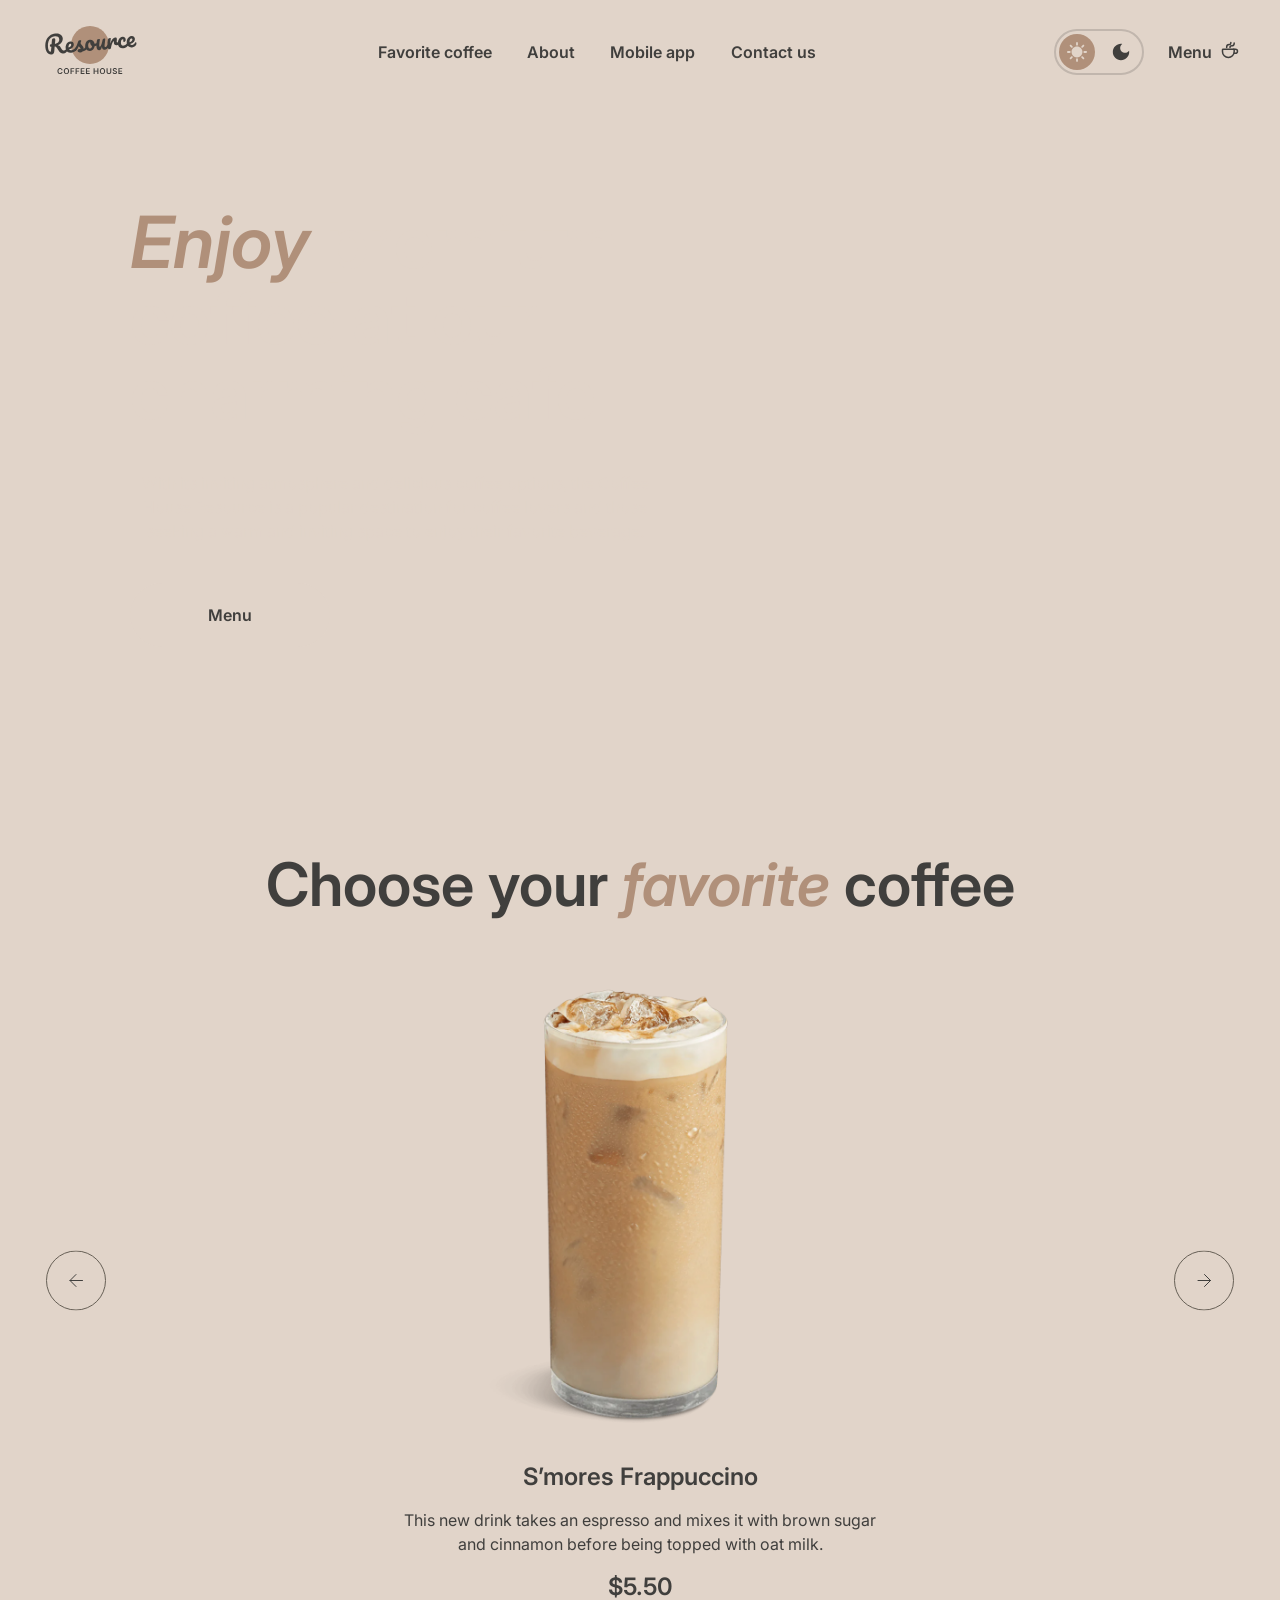
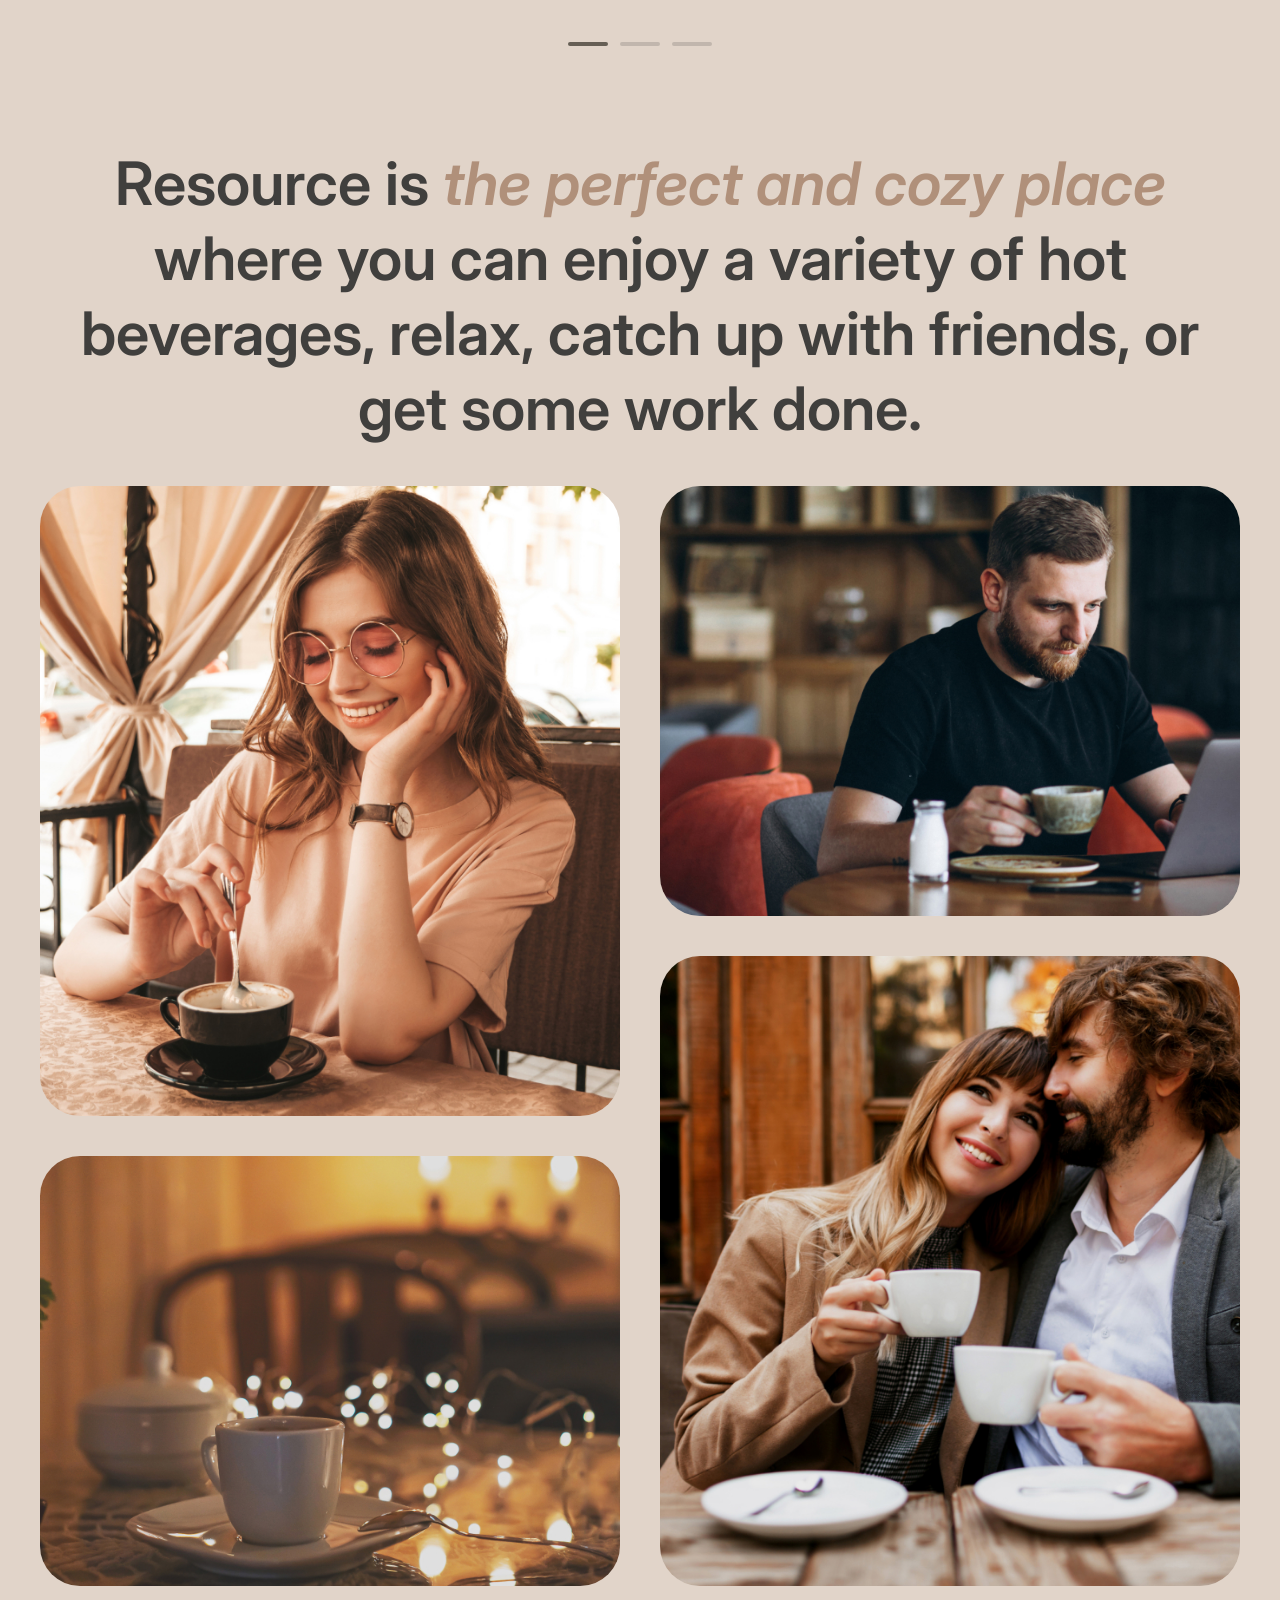
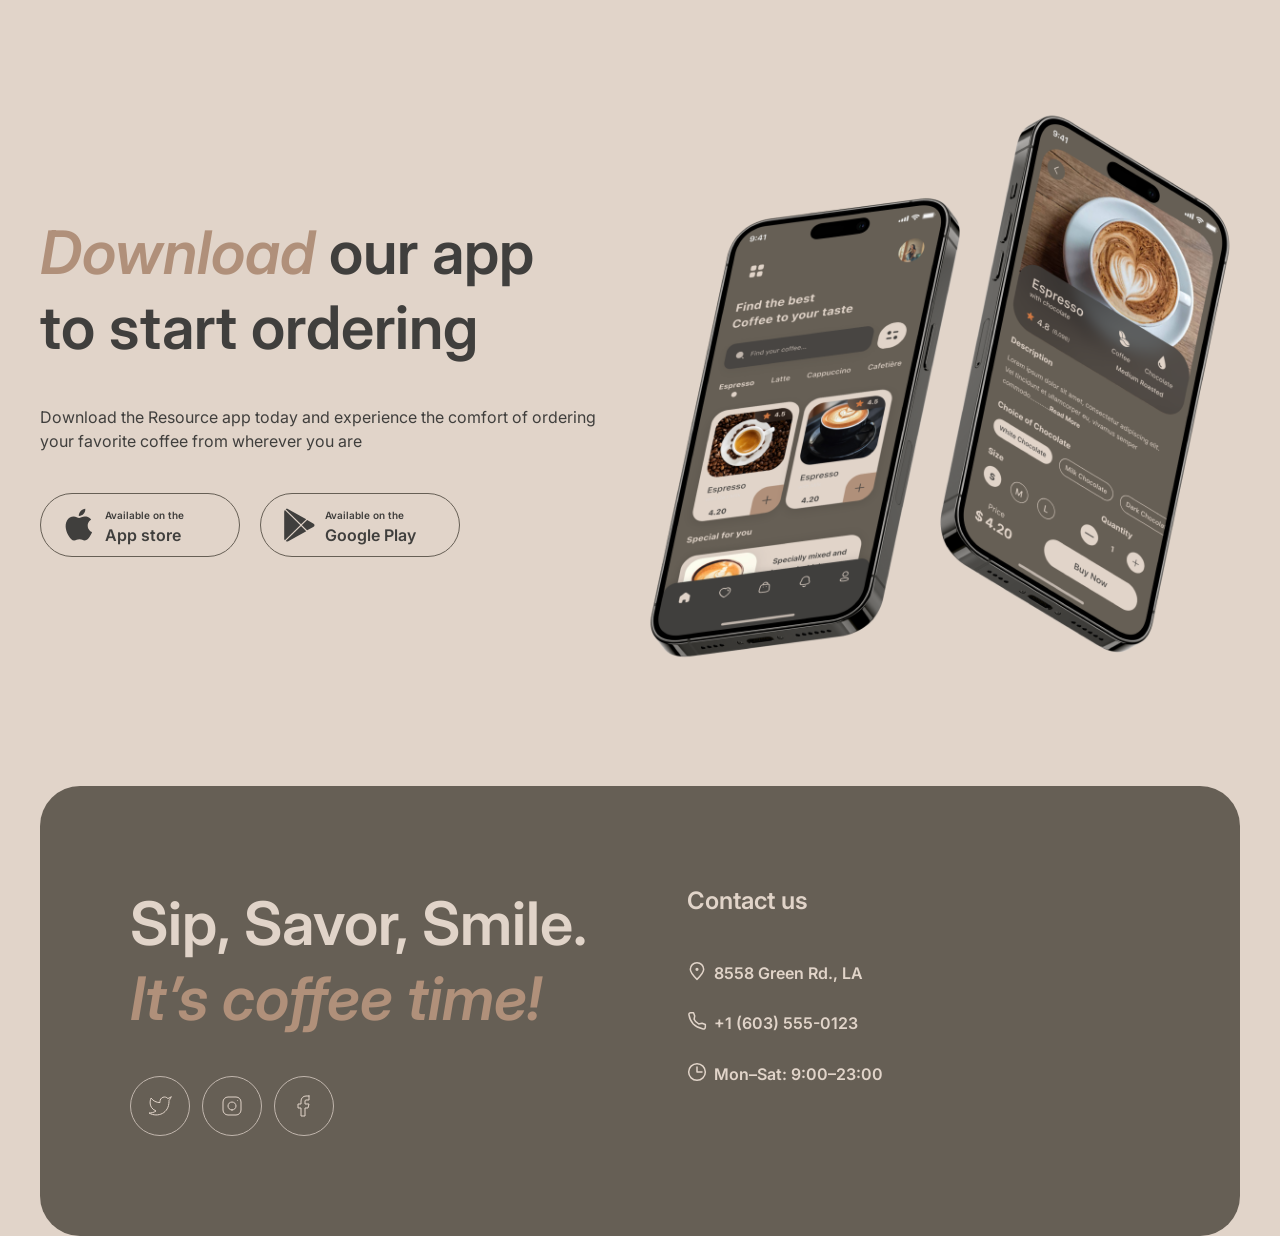
==== commit 85668cae: "fix: stop scrolling in an opened burger menu" ====
--- a/pages/index.html
+++ b/pages/index.html
@@ -74,7 +74,7 @@
               <path d="M10 3V1C10 0.45 10.45 0 11 0C11.55 0 12 0.45 12 1V3C12 3.55 11.55 4 11 4C10.45 4 10 3.55 10 3ZM17.36 6.05L18.77 4.63C19.16 4.24 19.16 3.61 18.77 3.22C18.38 2.83 17.75 2.83 17.36 3.22L15.95 4.64C15.56 5.03 15.56 5.66 15.95 6.05C16.34 6.44 16.97 6.44 17.36 6.05ZM21 10H19C18.45 10 18 10.45 18 11C18 11.55 18.45 12 19 12H21C21.55 12 22 11.55 22 11C22 10.45 21.55 10 21 10ZM11 18C10.45 18 10 18.45 10 19V21C10 21.55 10.45 22 11 22C11.55 22 12 21.55 12 21V19C12 18.45 11.55 18 11 18ZM4.64 6.05L3.22 4.64C2.83 4.25 2.83 3.61 3.22 3.23C3.61 2.85 4.25 2.84 4.63 3.23L6.04 4.64C6.43 5.03 6.43 5.67 6.04 6.05C5.65 6.43 5.02 6.44 4.64 6.05ZM15.95 15.95C15.56 16.34 15.56 16.98 15.95 17.36L17.36 18.77C17.75 19.16 18.39 19.16 18.77 18.77C19.16 18.38 19.16 17.74 18.77 17.36L17.36 15.95C16.98 15.56 16.34 15.56 15.95 15.95ZM1 12H3C3.55 12 4 11.55 4 11C4 10.45 3.55 10 3 10H1C0.45 10 0 10.45 0 11C0 11.55 0.45 12 1 12ZM4.64 18.78L6.05 17.37C6.44 16.98 6.44 16.34 6.05 15.96C5.66 15.58 5.02 15.57 4.64 15.96L3.23 17.37C2.84 17.76 2.84 18.4 3.23 18.78C3.61 19.17 4.25 19.17 4.64 18.78ZM11 5C7.69 5 5 7.69 5 11C5 14.31 7.69 17 11 17C14.31 17 17 14.31 17 11C17 7.69 14.31 5 11 5Z" fill="var(--text-inverse)"/>
             </svg>
           </button>
-          <button class="theme-button theme-button-dark" type="button">
+          <button class="theme-button theme-button--dark" type="button">
             <span class="visually-hidden">Switch to the dark theme</span>
             <svg aria-hidden="true" width="22" height="22" viewBox="0 0 22 22" fill="none" xmlns="http://www.w3.org/2000/svg">
               <path d="M11 2C6.03 2 2 6.03 2 11C2 15.97 6.03 20 11 20C15.97 20 20 15.97 20 11C20 10.54 19.96 10.08 19.9 9.64C18.92 11.01 17.32 11.9 15.5 11.9C12.52 11.9 10.1 9.48 10.1 6.5C10.1 4.69 10.99 3.08 12.36 2.1C11.92 2.04 11.46 2 11 2Z" fill="var(--text-primary)"/>
@@ -274,7 +274,7 @@
         </figure>
       </section>
     </main>
-    <footer class="footer" id="contacts">
+    <footer class="footer" id="contact">
       <div class="footer__left-side">
         <h2 class="heading-h2 contacts__title">
           Sip, Savor, Smile.<br>
@@ -340,6 +340,7 @@
       </div>
     </footer>
   </div>
+  <script src="../scripts/theme-switch.js"></script>
   <script src="../scripts/burger-menu.js"></script>
   <script src="../scripts/slider.js"></script>
 </body>
--- a/styles/themes.css
+++ b/styles/themes.css
@@ -9,7 +9,9 @@
   
   --border-primary: #C1B6AD;
   --border-inverse: #665F55;
+}
 
+body {
   background-color: var(--bg-page);
 }
 
--- a/styles/components.css
+++ b/styles/components.css
@@ -5,7 +5,7 @@
   line-height: 1.5em;
   font-size: 1rem;
   color: var(--text-primary);
-  padding-block: 0.125em;
+  padding-block: 0.2em;
   border-block: 0.125em transparent solid;
 }
 
@@ -15,6 +15,18 @@
     border-block-end-color: var(--text-primary);
     transition: border-block-end 0.5s ease-in-out;
   }
+
+  body.theme-dark {
+    .theme-button--light:hover {
+      background-color: var(--bg-container);
+      transition: 0.5s ease background-color;
+
+      & path {
+        fill: var(--text-primary);
+        transition: 0.5s ease fill;
+      }
+    }
+  }
 }
 
 .theme-switch {
@@ -35,6 +47,12 @@
 
 .theme-button--current {
   background-color: var(--text-accent);
+  transition: 0.5s ease background-color;
+  
+  & path {
+    fill: var(--text-inverse);
+    transition: 0.5s ease fill;
+  }
 }
 
 @media (hover: hover) and (pointer: fine) {
@@ -126,6 +144,9 @@
 
 
   .slider__control:hover {
+    border-color: var(--bg-container);
+    transition: border 0.5s ease;
+
     & svg {
       fill: var(--bg-container);
       transition: fill 0.5s ease;
@@ -149,6 +170,7 @@
 
   .app__action:hover {
     background-color: var(--bg-container);
+    border-color: var(--bg-container);
     color: var(--text-inverse);
     transition: 0.5s color ease, background-color ease 0.5s;
 
